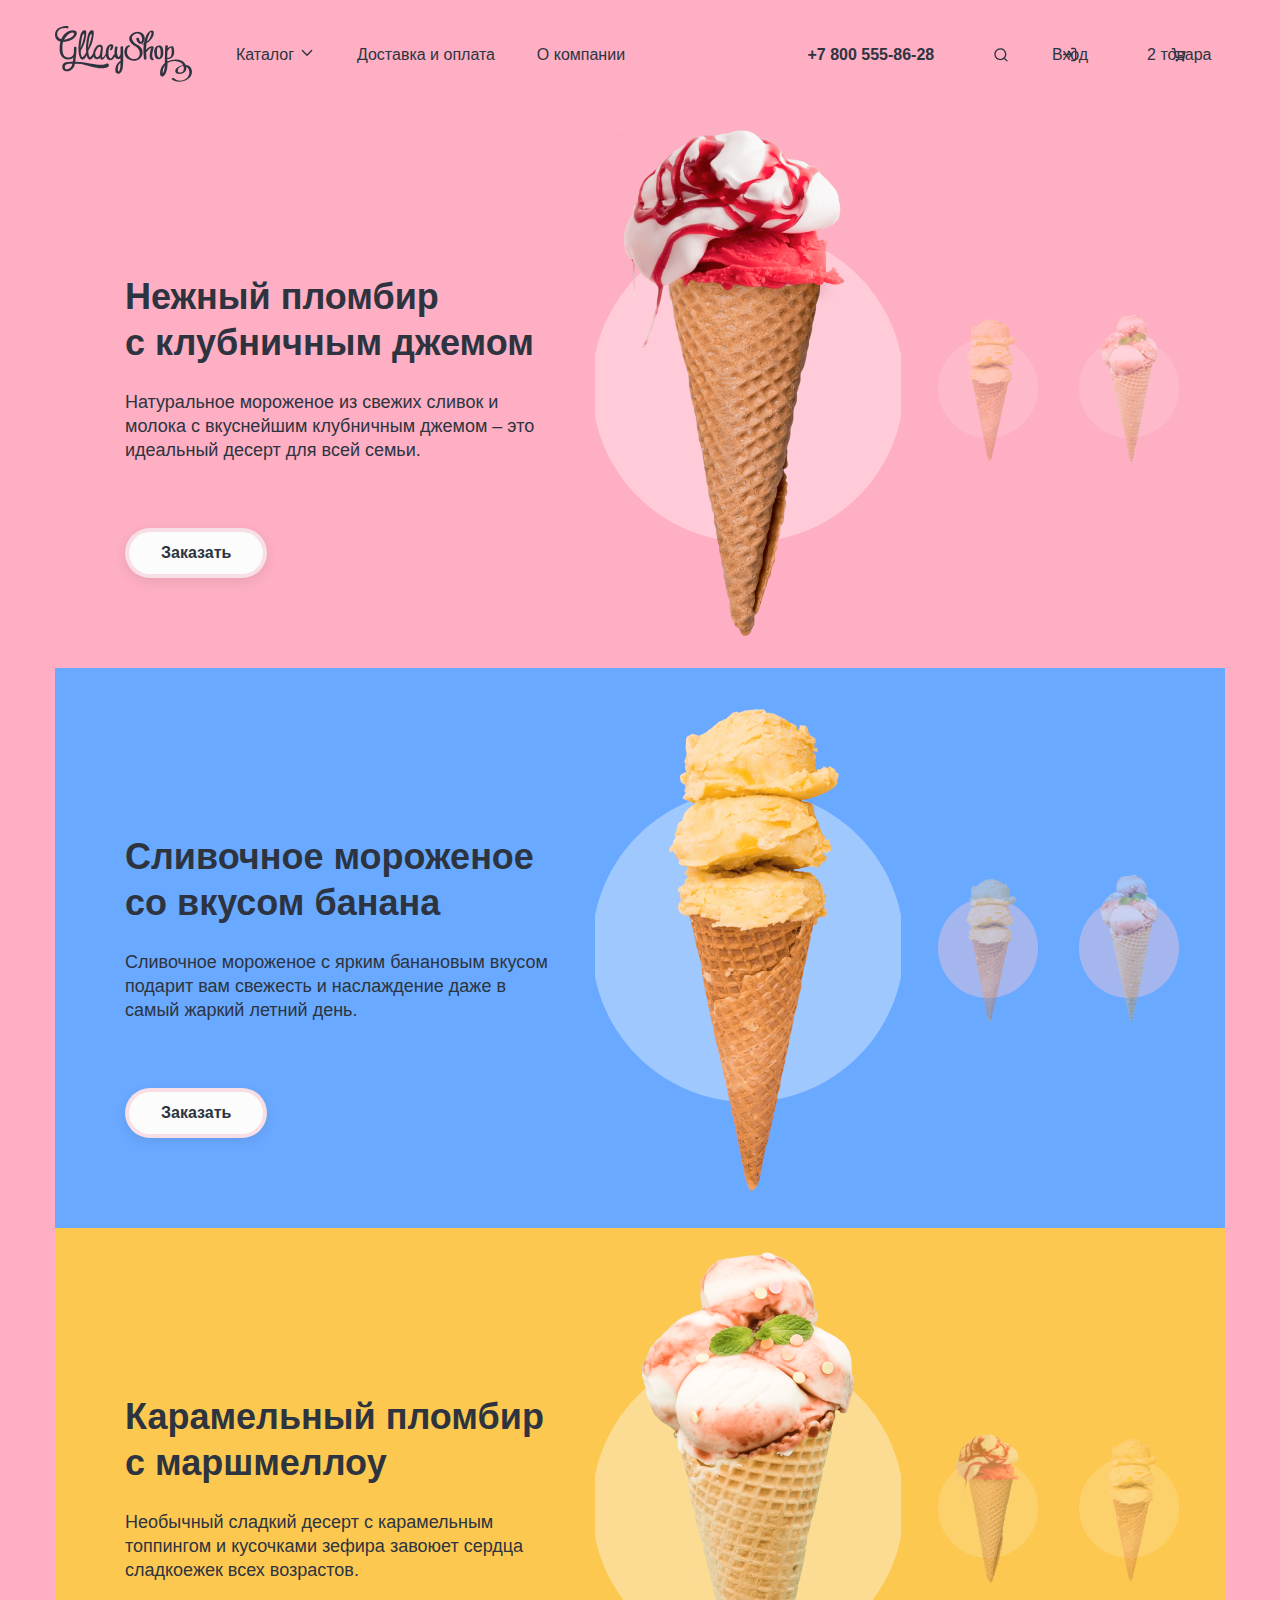
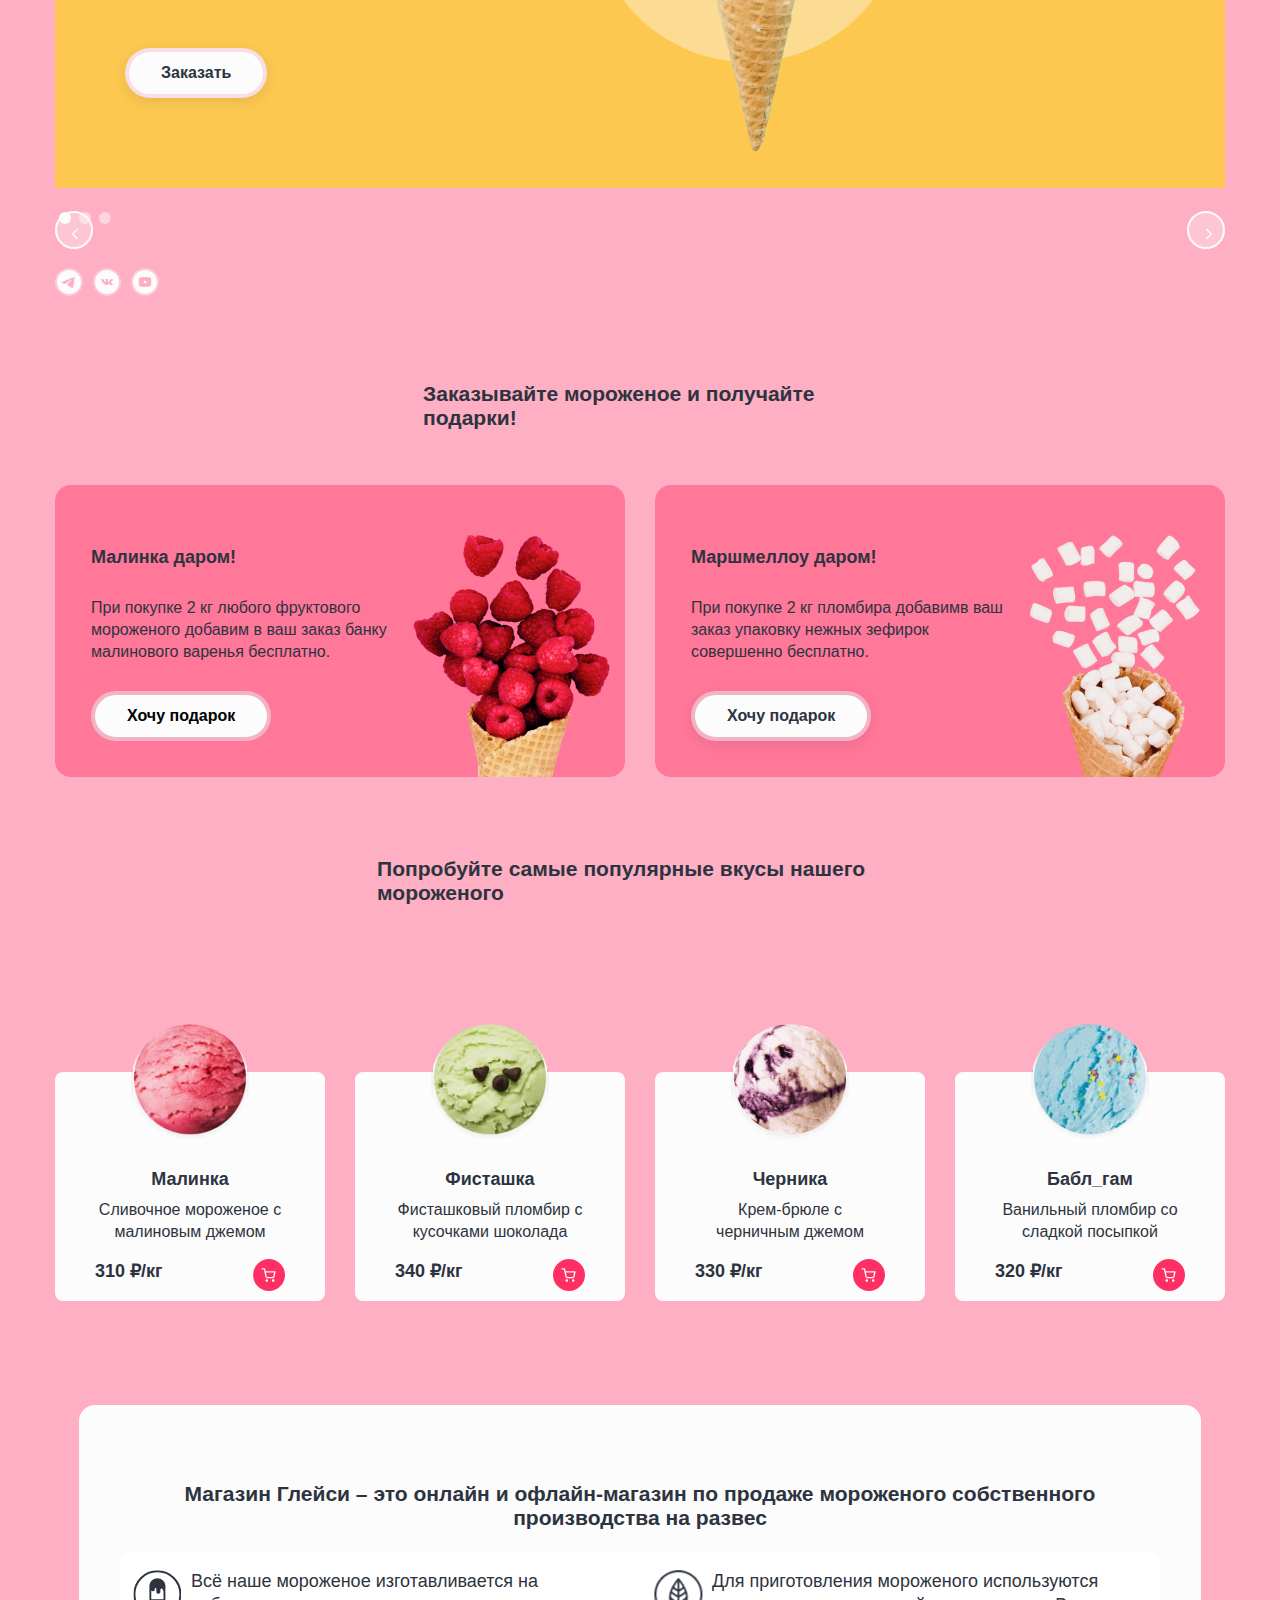
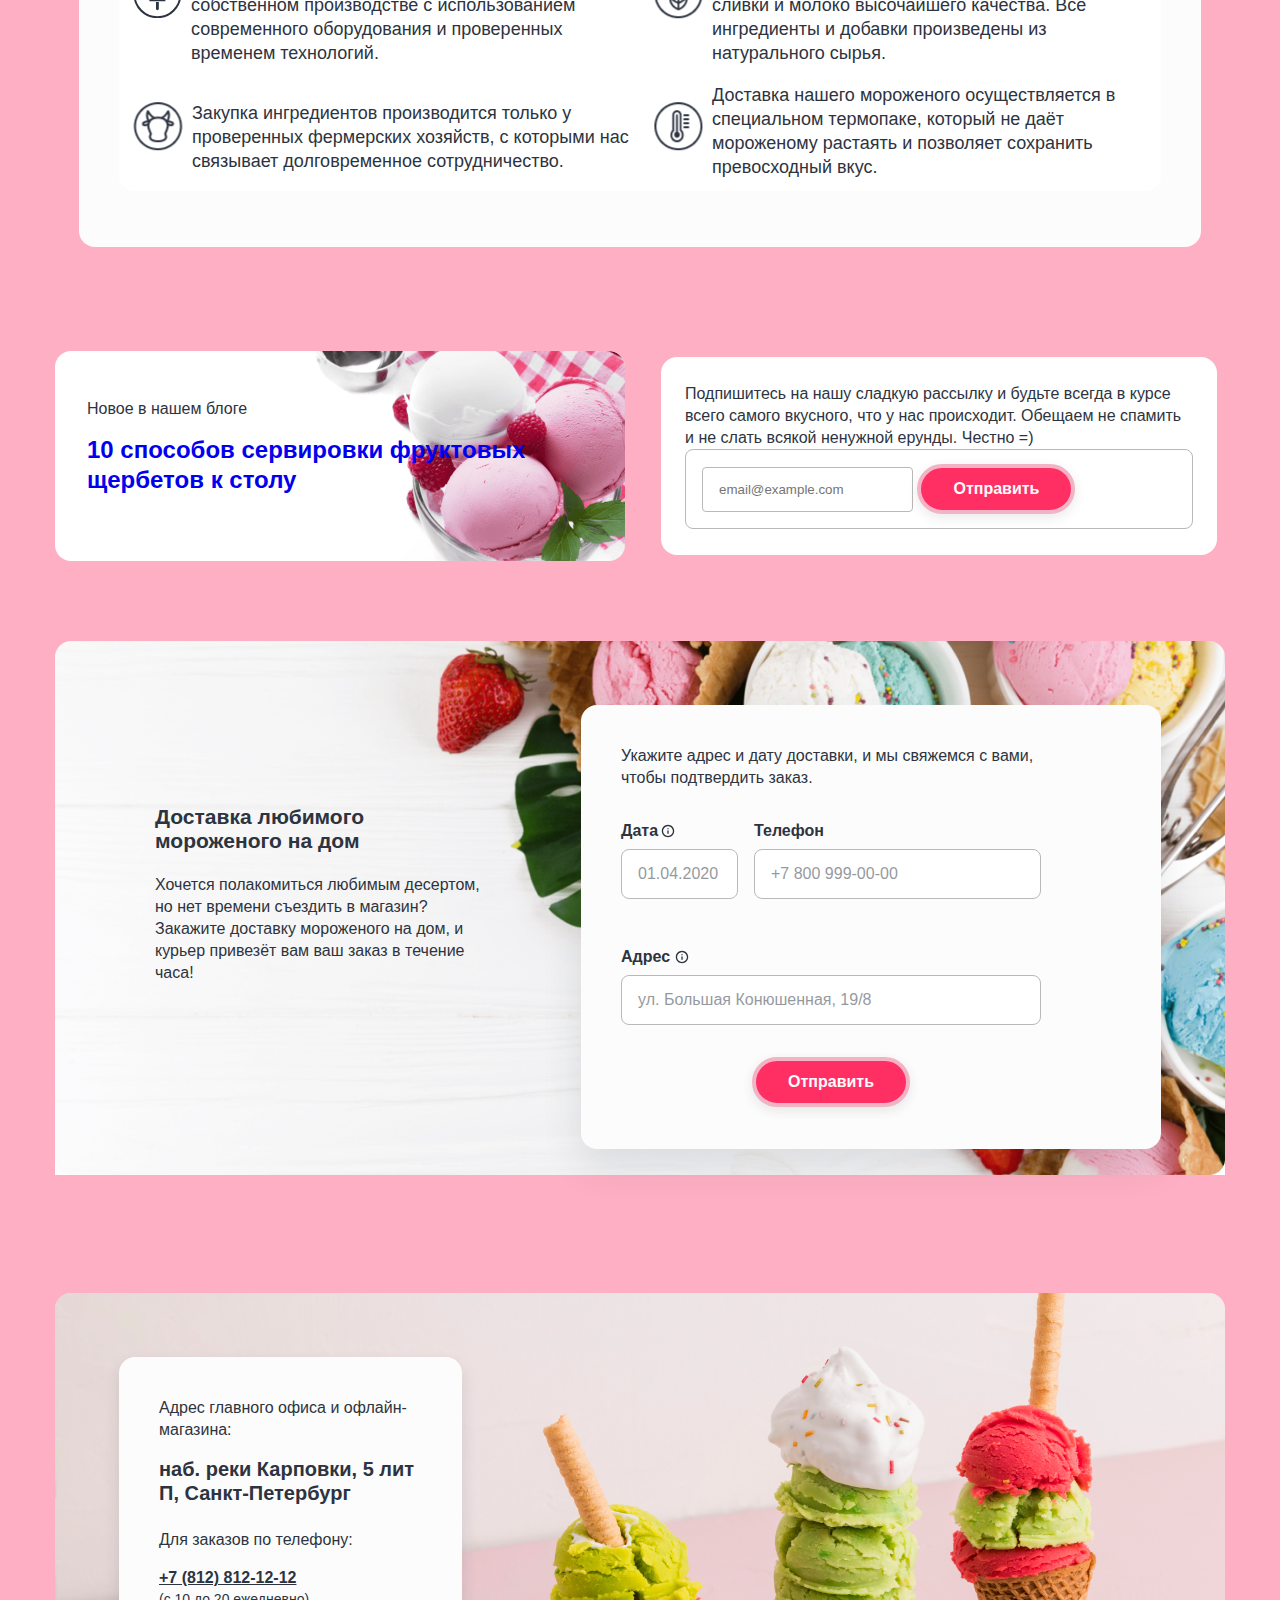
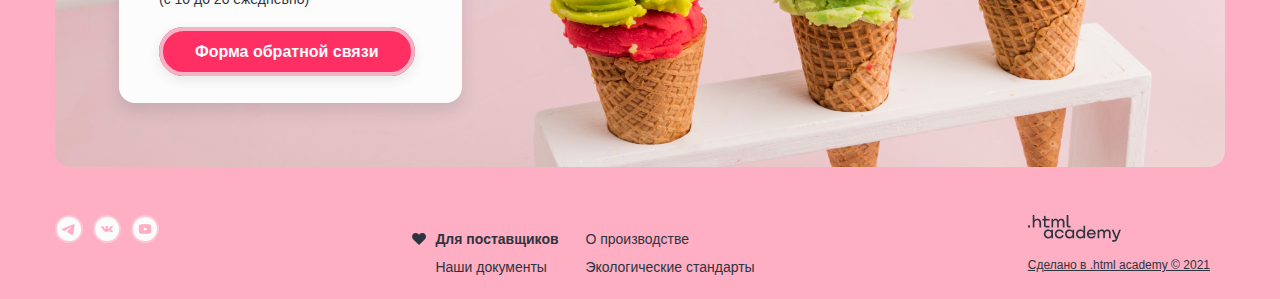
==== index.html @ 3b7b7f65 "777" ====
<!DOCTYPE html>
<html lang="en">

<head>
    <meta charset="UTF-8">
    <meta http-equiv="X-UA-Compatible" content="IE=edge">
    <meta name="viewport" content="width=device-width, initial-scale=1.0">
    <title>GLACY</title>
    <link rel="stylesheet" href="css/style.css">

</head>

<body>
    <div class="main__container">
    <header class="header">
        <div class="header__info">
            <img class="logo" src="images/header/logo-shop.svg" width="137" height="56" alt="логотип магазина">
            <nav class="navigation">
                <ul class="navigation-list info-list ">
                    <li class="list-item"><a class="menu-link" href="catalog.html">Каталог</a>
                      <svg class="arrow-down" width="16" height="17" viewBox="0 0 16 17" fill="currentColor" xmlns="http://www.w3.org/2000/svg">
                        <path fill-rule="evenodd" clip-rule="evenodd" d="M3.808 7.053a.667.667 0 1 0-.943.943l4.66 4.66a.664.664 0 0 0 .955 0l4.661-4.66a.667.667 0 0 0-.942-.943l-4.196 4.195-4.195-4.195Z"/>
                      </svg>


<!------------------popover catalog-------->
                    <div class="popover popover__catalog">
                        <div class="popover-catalog-inner">
                        <p class="popover-catalog-title">Новинки</p>
                        <ul class="popover-catalog-list">
                            <li class="popover-catalog-item">Сливочное</li>
                            <li class="popover-catalog-item">Щербеты</li>
                            <li class="popover-catalog-item">Фруктовый лед</li>
                            <li class="popover-catalog-item">Мелорин</li>
                        </ul>
                    </div>

                    </div>

                </li>






<!------------------------------------------------>
    <li class="list-item"><a class="menu-link" href="#">Доставка и оплата</a></li>
                    <li class="list-item"><a class="menu-link" href="#index.html">О компании</a></li>
                </ul>
            </nav>
        </div>

        <ul class="navigation-list search-list">
            <li class="list-item">
              <a  class="link-phone" href="tel:+78005558628">+7 800 555-86-28</a></li>

                <li class="list-item">
                  <a  class="menu-link" href="#">
                    <svg class="navigation-icon  search-logo" aria-hidden="true" focusable="false" width="16" height="17" viewBox="0 0 16 17" fill="none" xmlns="http://www.w3.org/2000/svg">
                        <path fill-rule="evenodd" clip-rule="evenodd" d="M2.663 8.188a4.667 4.667 0 1 1 8.028 3.237.67.67 0 0 0-.123.124 4.667 4.667 0 0 1-7.904-3.361Zm8.412 4.688a6 6 0 1 1 .943-.943l2.45 2.45a.667.667 0 1 1-.943.943l-2.45-2.45Z" fill="#2D3440"/>
                      </svg>
                        <p class="visually-hidden">Поиск</p></a></li>
<!------------------popover search-------->
                        <div class="popover popover__search">

                            <form class="search-form" action="https://echo.htmlacademy.ru/" method="get">

                                    <label class="visually-hidden" for="search">Поиск</label>
                                    <input class="search-form-field field" type="search" id="search" placeholder="Поиск сайту">

                                </form>
                            </div>

<!---------------------------------------------------->
                <li class="list-item">
                    <a class="menu-link"  href="#" >
                    <svg class="navigation-icon" aria-hidden="true" focusable="false" width="16" height="17" viewBox="0 0 16 17" fill="none" xmlns="http://www.w3.org/2000/svg">
                        <path fill-rule="evenodd" clip-rule="evenodd" d="M9 2.52461C9 2.15642 9.29848 1.85794 9.66667 1.85794H12.3333C12.8638 1.85794 13.3725 2.06865 13.7475 2.44373C14.1226 2.8188 14.3333 3.32751 14.3333 3.85794V13.1913C14.3333 13.7217 14.1226 14.2304 13.7475 14.6055C13.3725 14.9806 12.8638 15.1913 12.3333 15.1913H9.66667C9.29848 15.1913 9 14.8928 9 14.5246C9 14.1564 9.29848 13.8579 9.66667 13.8579H12.3333C12.5101 13.8579 12.6797 13.7877 12.8047 13.6627C12.9298 13.5377 13 13.3681 13 13.1913V3.85794C13 3.68113 12.9298 3.51156 12.8047 3.38654C12.6797 3.26151 12.5101 3.19127 12.3333 3.19127H9.66667C9.29848 3.19127 9 2.8928 9 2.52461ZM5.86189 4.71987C6.12224 4.45952 6.54435 4.45952 6.8047 4.71987L10.1338 8.04897C10.1509 8.06579 10.1671 8.08353 10.1824 8.1021C10.2142 8.1409 10.2411 8.18246 10.2628 8.22589C10.3079 8.31575 10.3333 8.41721 10.3333 8.52461C10.3333 8.63323 10.3074 8.73579 10.2613 8.8264C10.241 8.86635 10.2164 8.90469 10.1876 8.94072C10.1708 8.96172 10.1527 8.98169 10.1335 9.0005L6.8047 12.3293C6.54435 12.5897 6.12224 12.5897 5.86189 12.3293C5.60154 12.069 5.60154 11.6469 5.86189 11.3865L8.05715 9.19127H1.66667C1.29848 9.19127 1 8.8928 1 8.52461C1 8.15642 1.29848 7.85794 1.66667 7.85794H8.05715L5.86189 5.66268C5.60154 5.40233 5.60154 4.98022 5.86189 4.71987Z" fill="#2D3440"/>
                        </svg>Вход</a>
<!------------------popover catalog-------------------------------------------->
                    <div class="popover popover__login">
                        <div class="popover-login-inner">
                        <p class="popover-login-title">Личный  кабинет</p>
                        <button class="modal-close-button">
                            <span class="visually-hidden">Закрыть</span>
                          </button>

                          <form class="input-form" action="https://echo.htmlacademy.ru/" method="post">
                            <p class="field-group">
                              <label class="visually-hidden" for="login">Логин</label>
                              <input class="input-form-field field" type="text" id="login" name="login" placeholder="email@example.com">
                            </p>
                            <p class="field-group">
                              <label class="visually-hidden" for="password">Пароль</label>
                              <input class="input-form-field field" type="password" id="password" name="password" placeholder="••••••••">
                            </p>

                            <div class="login-auth-inner">
                            <p class="field-group form-user-options">
                                <label class="auth-form-checkbox control">
                                  <input class="visually-hidden control-input" type="checkbox" name="firm-storе">
                                  <span class="control-mark"></span>
                                  <span class="control-label">Запомнить меня</span>
                                </label>
                                <div class="login-author-links">
                                <a class="login-form-recovery" href="#">Забыли пароль?</a>
                                <a class="auth-form-register" href="#">Регистрация</a>
                                </div>
                              </p>
                            </div>
                              <button class="button-rose login-form-button" type="submit">Войти</button>

                          </form>






                         </div>
                    </div>










<!------------------popover catalog--------------------------->
                    </li>

                <li class="list-item">
                    <a class="menu-link link-cart" href="#" >
                    <svg class="navigation-icon" aria-hidden="true" focusable="false" width="16" height="17" viewBox="0 0 16 17" fill="currentColor" xmlns="http://www.w3.org/2000/svg">
                        <path fill-rule="evenodd" clip-rule="evenodd" d="M1.167 2.108a.667.667 0 0 0 0 1.333h1.77l.468 2.336a.664.664 0 0 0 .011.053l.967 4.833a1.826 1.826 0 0 0 1.819 1.47h5.62a1.826 1.826 0 0 0 1.819-1.47l.001-.005.927-4.861a.667.667 0 0 0-.655-.792H4.611l-.473-2.361a.667.667 0 0 0-.654-.536H1.167Zm4.524 8.294-.813-4.064h8.23l-.775 4.067a.493.493 0 0 1-.492.395H6.183a.492.492 0 0 1-.492-.397Zm-1.134 3.961a1.246 1.246 0 1 1 2.492 0 1.246 1.246 0 0 1-2.492 0Zm6.374 0a1.246 1.246 0 1 1 2.491 0 1.246 1.246 0 0 1-2.491 0Z"/>
                      </svg>
                        <p class="visually-hidden">Корзина</p>2 товара</a>
                        <div class="popover popover__cart">
                            <button class="popover__close-button button-light">
                                <span class="visually-hidden">Закрыть</span>
                            </button>
                            <div class="popover__content">
                            <h4 class="popover__title">Корзина</h4>
                            <ul class="cart-item-list">

                                <li class="cart-item">
                                    <img class="cart-img" src="images/cart/raspberry-small.png" alt="" width="46" height="46">
                                    <p class="cart-item-title">Малинка</p>
                                    <p class="cart-details">1 кг &times; 310₽ </p>
                                    <p class="cart-price">310 ₽</p>
                                    <button class="cart-close-button">
                                    <svg width="16" height="16" viewBox="0 0 16 16" fill="none" xmlns="http://www.w3.org/2000/svg">
                                        <path fill-rule="evenodd" clip-rule="evenodd" d="M12.803 4.138a.667.667 0 1 0-.943-.943L8 7.056l-3.862-3.86a.667.667 0 1 0-.943.942L7.056 8l-3.86 3.861a.667.667 0 1 0 .942.943L8 8.942l3.861 3.861a.667.667 0 1 0 .943-.943L8.942 8l3.861-3.862Z" fill="#2D3440"/>
                                      </svg>
                                    <span class="visually-hidden">Удалить из корзины</span>
                                </button>
                                </li>

                                <li class="cart-item">
                                    <img class="cart-img" src="images/cart/buble-gym-small.png" alt="" width="46" height="46">
                                    <p class="cart-item-title">Бабл-гам</p>
                                    <p class="cart-details">1,5 кг &times; 320 ₽ </p>
                                    <p class="cart-price">480 ₽</p>
                                    <button class="cart-close-button">
                                    <svg width="16" height="16" viewBox="0 0 16 16" fill="none" xmlns="http://www.w3.org/2000/svg">
                                        <path fill-rule="evenodd" clip-rule="evenodd" d="M12.803 4.138a.667.667 0 1 0-.943-.943L8 7.056l-3.862-3.86a.667.667 0 1 0-.943.942L7.056 8l-3.86 3.861a.667.667 0 1 0 .942.943L8 8.942l3.861 3.861a.667.667 0 1 0 .943-.943L8.942 8l3.861-3.862Z" fill="#2D3440"/>
                                      </svg>
                                    <span class="visually-hidden">Удалить из корзины</span>
                                </button>
                                </li>
                            </ul>
                            <div class="popover-sum">
                            <button class="button-rose cart-item-button">Оформить заказ</button>
                            <p class="cart-sum">Итого: 790 ₽</p>
                            </div>
                            </div>
                        </div>
                </li>
         </ul>



    </header>

    <h1 class="visually-hidden">Glacy-shop Ice Cream</h1>

    <main class="main">

        <section class="slider">
                <div class="top__slider-1">

                        <div class="top__slider-info">
                            <h2 class="top__slider-title">Нежный пломбир<br>с клубничным джемом</h2>
                            <p class="top__slider-text">Натуральное мороженое из свежих сливок
                                и молока с вкуснейшим клубничным джемом – это идеальный десерт для всей семьи. </p>
                            <button class="button-white top__slider-btn">Заказать</button>
                        </div>

<div class="top__slider-images">

    <img class="top__slider-img" src="images/content/ice-cream1.png" width="306" height="507"
    alt="Мороженое с клубничным джемом">

                    </div>

                     <div class="top__slider-next-page">
                        <img class="top__slider-next-image" src="images/slider/page1/slide-next-1.png" alt="">
                        <img class="top__slider-next-image" src="images/slider/page1/slide-next-2.png" alt="">

               </div>
                    </div>

                    <div class="top__slider-2">
                        <div class="top__slider-info">
                            <h2 class="top__slider-title">Сливочное мороженое <br>со вкусом банана</h2>
                            <p class="top__slider-text"> Сливочное мороженое с ярким банановым вкусом подарит вам свежесть и
                                наслаждение даже в самый жаркий летний день.</p>
                                <button class="button-white top__slider-btn">Заказать</button>
                        </div>

                        <div class="top__slider-images slide-2">
                        <img class="top__slider-img" src="images/content/ice-cream2.png" width="306" height="507"
                            alt="Мороженое со вкусом банана">
                        </div>

                        <div class="top__slider-next-page">
                            <img class="top__slider-next-image" src="images/slider/page1/slide-next-1.png" alt="следующая картика">
                            <img class="top__slider-next-image" src="images/slider/page1/slide-next-2.png" alt="следующая картинка">
                        </div>
</div>

                        <div class="top__slider-3">
                            <div class="top__slider-info">
                                <h2 class="top__slider-title">Карамельный пломбир<br>с маршмеллоу</h2>
                                <p class="top__slider-text">Необычный сладкий десерт с карамельным топпингом и кусочками
                                    зефира завоюет сердца сладкоежек всех возрастов.</p>
                                    <button class="button-white top__slider-btn">Заказать</button>
                                    </div>
                            <div class="top__slider-images slide-3">
                            <img class="top__slider-img" src="images/content/ice-cream3.png" width="306" height="507"
                                alt="Мороженое с маршмеллоу">
                            </div>
                            <div class="top__slider-next-page">
                                <img class="top__slider-next-image" src="images/slider/page3/slide-next3-1.png" alt="следующая картика">
                                <img class="top__slider-next-image" src="images/slider/page3/slide-next3-2.png" alt="следующая картинка">
                        </div>
</div>


                    <ol class="top__slider-pagination">
                        <li class="top__slider-pagination-item">
                            <button class="slider-pagination-button slider-pagination-button-current" type="button">
                            <span class="visually-hidden">1 слайд</span>
                          </button></li>
                        <li class="top__slider-pagination-item">
                            <button class="slider-pagination-button" type="button">
                            <span class="visually-hidden">2 слайд</span>
                          </button></li>
                        <li class="top__slider-pagination-item"><button class="slider-pagination-button" type="button">
                            <span class="visually-hidden">3 слайд</span>
                          </button></li>
                    </ol>


                    <div class="top__slider-control-button">
                    <a class="top__slider-pagination-arrow" href="#">
                        <svg class="top__slider-pagination-arrow-next" width="16" height="16" viewBox="0 0 16 16" fill="none" xmlns="http://www.w3.org/2000/svg">
<path fill-rule="evenodd" clip-rule="evenodd" d="M8.865 13.135a.665.665 0 0 0 .94-.94L5.604 7.994l4.201-4.202a.665.665 0 0 0-.94-.94L4.196 7.52l-.003.003a.664.664 0 0 0 0 .94l4.672 4.672Z" fill="#FCFCFC"/></svg>
                        </a>
                        <a class="top__slider-pagination-arrow" href="#">
                            <svg class="top__slider-pagination-arrow-back" width="16" height="16" viewBox="0 0 16 16" fill="none" xmlns="http://www.w3.org/2000/svg">
                                <path fill-rule="evenodd" clip-rule="evenodd" d="M7.135 2.865a.665.665 0 1 0-.94.94l4.201 4.201-4.201 4.202a.665.665 0 0 0 .94.94l4.669-4.669.003-.002a.664.664 0 0 0 0-.94L7.135 2.864Z" fill="#FCFCFC"/>
                            </svg>
                        </a>
                        </div>


                        <ul class="social-links for-slider">
                            <li class="social-link"><a href="https://t.me/htmlacademy">
                                <img src="images/logo-telegram.png" alt="телеграмм">
                            </a>
                        </li>
                            <li class="social-link"><a href="https://vk.com/htmlacademy">
                                <img src="images/logo-vk.png" alt="вконтакте">
                            </a>
                        </li>
                           <li class="social-link"> <a href="https://www.youtube.com/user/htmlacademyru">
                                <img src="images/logo-youtube.png" alt="ютьюб">
                            </a>
                        </li>
                     </ul>
</section>


    <section class="gifts">


            <h3 class="gifts-title">Заказывайте мороженое и получайте подарки!</h3>

        <ul class="gifts-list">
            <div class="gifts-inner raspberry">
                 <li class="gifts-list-item">
                <h4>Малинка даром!</h4>
            <p class="gifts-text">При покупке 2 кг любого фруктового мороженого добавим в ваш заказ банку малинового
                варенья бесплатно.</p>
            <button class="gifts-btn">Хочу подарок</button>
            </li>

            </div>

            <div class="gifts-inner marshmellow">
            <li class="gifts-list-item">
                <h4>Маршмеллоу даром!</h4>
            <p class="gifts-text">При покупке 2 кг пломбира добавимв ваш заказ упаковку нежных зефирок совершенно
                бесплатно.</p>
            <button class="button-white gifts-btn">Хочу подарок</button>
            </li>


    </div>
</ul>

</section>


    <section class="bestsellers">
        <h3 class="bestsellers__title">Попробуйте самые популярные вкусы нашего мороженого</h3>


            <ul class="bestsellers__list">
            <li class="bestsellers__list-item"><img class="bestsellers__img" src="images/content/bestseller1.jpg" width="168" height="168" alt="Вкус Малина">
                <h4>Малинка</h4>
                <p class="bestsellers__info">Сливочное мороженое с малиновым джемом</p>
                <div class="bestsellers__price-inner"><b class="price">310 ₽/кг</b>
                    <button class="busket"></button>
            </div>
                </li>


            <li class="bestsellers__list-item"><img class="bestsellers__img" src="images/content/bestseller2.jpg" width="168" height="168"alt="Вкус фисташка">
                <h4>Фисташка</h4>
                <p class="bestsellers__info">Фисташковый пломбир с кусочками шоколада</p>
                 <div class="bestsellers__price-inner"><b class="price">340 ₽/кг</b>
                <button class="busket"></button>
            </div>
            </li>
            <li class="bestsellers__list-item"><img class="bestsellers__img" src="images/content/bestseller3.jpg" width="168" height="168" alt="Вкус черника">
                <h4>Черника</h4>
                <p class="bestsellers__info">Крем-брюле с черничным джемом</p>
                 <div class="bestsellers__price-inner"><b class="price">330 ₽/кг</b>
                <button class="busket"></button>
            </div>
            </li>
            <li class="bestsellers__list-item"><img class="bestsellers__img" src="images/content/bestseller4.jpg" width="168" height="168" alt="Вкус Жвачки">
                <h4>Бабл_гам</h4>
                <p class="bestsellers__info">Ванильный пломбир со сладкой посыпкой</p>
                 <div class="bestsellers__price-inner"><b class="price">320 ₽/кг</b>
                <button class="busket"></button>
            </div>
            </li>
        </ul>

    </section>

    <section class="info">
        <div class="info__wafer">
            <div class="info__inner">
        <h3 class="info__title">Магазин Глейси – это онлайн и офлайн-магазин по продаже мороженого собственного производства на развес</h3>
        <ul class="info__list">
            <li class="info__text"><img src="images/info-logo/info-ice-cream.svg" class="info-logo" alt="собственное производство">
                <p>Всё наше мороженое изготавливается на собственном производстве с использованием современного оборудования и проверенных временем технологий.</p>
            </li>
            <li class="info__text"><img class="info-logo" src="images/info-logo/info-leaf.png" alt="ингридиенты высочайшего качества" >
                <p>Для приготовления мороженого используются сливки и молоко высочайшего качества. Все ингредиенты и добавки произведены из натурального сырья.</p>
            </li>
            <li class="info__text"><img class="info-logo" src="images/info-logo/info-cow.png" alt="проверенные фермерские хозяйства">
                <p>Закупка ингредиентов производится только у проверенных фермерских хозяйств, с которыми нас связывает долговременное сотрудничество.</p>
            </li>
            <li class="info__text"><img class="info-logo" src="images/info-logo/info-thermometer.png" alt="достака в специальной термоупаковке">
                </p>Доставка нашего мороженого осуществляется в специальном термопаке, который не даёт мороженому растаять и позволяет сохранить превосходный вкус.</p>
            </li>
        </ul>
        </div>
</div>
    </section>

    <section class="subscription">

<div class="subscription__inner">
            <div class="subscription__serving">
            <p>Новое в нашем блоге</p>
            <a class="subscription__serving-link" href="#">10 способов сервировки фруктовых щербетов
                к столу</a>
            </div>
<div class="subscription__color-border">
            <div class="subscription__to-mailing">
              <p>Подпишитесь на нашу сладкую рассылку и будьте всегда
                в курсе всего самого вкусного, что у нас происходит. Обещаем не спамить и не слать всякой ненужной ерунды. Честно =)</p>
                <form class="field" action="http://echo.htmlacademy.ru/"  method="post">
                    <input class="subscription__to-mailing-form" type="email" placeholder="email@example.com">
                    <button class="button-rose subscription__btn" type="submit">Отправить</button>
                </form>

            </div>
            </div>
</div>

    </section>


    <section class="delivery">


        <div class="delivery__inner">
        <h3 class="delivery-title">Доставка любимого мороженого на дом</h3>
        <p>Хочется полакомиться любимым десертом, но нет времени съездить в магазин? Закажите доставку мороженого на дом, и курьер привезёт вам ваш заказ в течение часа!</p>
</div>

          <form  class="delivery-form" action="http://echo.htmlacademy.ru/" method="post">
            <p class="info-form">Укажите адрес и дату доставки, и мы свяжемся с вами, чтобы подтвердить заказ.</p>

             <p class="form delivery__date"><label for="date">Дата</label>
                <img class="tooltype tooltype-date" src="images/info.svg" width="14" height="14" alt="тултип">
              <input class="field"  id="date" type="text" name="date" placeholder="01.04.2020">
              </p>

              <p class="form delivery__phone"><label for="phone">Телефон</label>
                 <input class="field" id="phone" type="text" name="phone" placeholder="+7 800 999-00-00">
              </p>
                 <p class="form delivery__adress"><label for="adress">Адрес</label>
                    <img  class="tooltype tooltype-adress" src="images/info.svg" width="14" height="14" alt="тултип">
                    <span class="tooltype-text">Введите название улицы, дома и квартиры</span>
                     <input  class="field" id="adress" type="text" name="adress" placeholder="ул. Большая Конюшенная, 19/8">
                     </p>

                     <button class="button-rose delivery-btn" type="submit">Отправить</button>
          </form>


    </section>


    <section class="contacts">

            <div class="contacts__adress">
                <p>Адрес главного офиса и офлайн-магазина:</p>
                <h5 class="contacts__title">наб. реки Карповки, 5 лит П, Санкт-Петербург</h5>
                <p>Для заказов по телефону:</p>
                <a  class="contacts__phone" href="tel:+78128121212"><b>+7 (812) 812-12-12</b></a>
                <p class="contacts__subtitle">(с 10 до 20 ежедневно)</p>
                <form action="http://echo.htmlacademy.ru/" class="feedback-form" method="post">
                <a class="button-rose feedback-btn" href="#">Форма обратной связи</a>
            </div>

    </section>

</main>



    <footer class="footer">


                <ul class="social-links">
                            <li class="social-link"><a href="https://t.me/htmlacademy">
                                <img src="images/logo-telegram.png" alt="телеграмм">
                            </a>
                        </li>
                            <li class="social-link"><a href="https://vk.com/htmlacademy">
                                <img src="images/logo-vk.png" alt="вконтакте">
                            </a>
                        </li>
                           <li class="social-link"> <a href="https://www.youtube.com/user/htmlacademyru">
                                <img src="images/logo-youtube.png" alt="ютьюб">
                            </a>
                        </li>
                    </ul>



                        <ul class="footer__info">
                            <li class="footer-link"><a class="for-opt" href="#"><b>Для поставщиков</a></b></a></li>
                            <li class="footer-link"><a  href="#">О производстве</a></li>
                            <li class="footer-link"><a  href="#"> Наши документы</a></li>
                            <li class="footer-link"><a  href="#">Экологические стандарты</a></li>
                        </ul>


                    <div class="footer__copyright">
                        <img class="academy-logo" src="images/logo_htmlacademy.png" alt="логотип компании">
                        <a class="academy-link" href="https://htmlacademy.ru">Сделано в .html academy © 2021</a>
                    </div>


    </footer>


        <div class="modal-container modal-container-close">
            <div class="modal modal-auth">
                <button class="modal-close-button">
                    <span class="visually-hidden">Закрыть</span>
                </button>
                <section class="modal-content">
                    <h3 class="modal-title">Мы обязательно ответим вам!</h3>
                    <form class="auth-form" action="https://echo.htmlacademy.ru/" method="post">

                        <p class="field-group">
                            <label class="visually-hidden" for="auth-login">ФИО</label>
                            <input class="auth-form-field field" type="text" id="auth-login" placeholder="Имя и  фамилия">
                        </p>

                        <p class="field-group">
                            <label class="visually-hidden" for="auth-post">Почта</label>
                            <input class="auth-form-field field" type="text" id="auth-post" placeholder="email@example.com">
                        </p>

                        <p class="field-group">
                            <label class="visually-hidden" for="auth-comment">Оставить комментарий</label>
                            <input class="auth-form-field field auth-form-comment" type="text" id="auth-comment" placeholder="В свободной форме">
                        </p>
                        <button class="button-rose modal-form-btn">Отправить</button>
                    </form>



                </section>
            </div>
        </div>









    </div>
</body>

</html>
---- css/style.css ----
@font-face{
    font-family: "Inter";
    font-style: normal;
    font-weight: 700;
src: url("fonts/inter-700.woff2") format("woff2");
font-display: swap;
}
@font-face{
    font-family: "Inter";
    font-style: normal;
    font-weight: 400;
src: url("fonts/inter-400.woff2") format("woff2");
font-display: swap;
}
@font-face{
    font-family: "Inter";
    font-weight: 900;
    font-style: normal;
src: url("fonts/inter-900.woff2") format("woff2");
font-display: swap;
}
html{
  height: 100%;
}

body{
    margin: 0;
    display: flex;
    flex-direction: column;
    min-height: 100%;
    font-family: "Inter", sans-serif;
    font-size: 18px;
    line-height: 24px;
    color: #2D3440;
    background-color: #FEAFC3;
}
.main__container{
    width: 1170px;
    margin: 0 auto;
    padding: 0;
    }

.visually-hidden{
    position: absolute;
    width: 1px;
    height: 1px;
    margin: -1px;
    padding: 0;
    border: 0;
    clip: rect(0 0 0 0);
    overflow:hidden;
}



/*-----------------------header---------------------------*/


.header{
    display: flex;
    justify-content: space-between;
    padding: 24px 0;

}
.header__info{
    margin: 0;
    padding: 0;
    width: 575px;
    display: flex;
    justify-content: space-between;
    align-items: center;
    flex-wrap: wrap;
}

.navigation-list{
width: 431px;
    display: flex;
    justify-content: space-around;
    list-style-type: none;
    padding: 0;
    cursor: pointer;
}
.search-list:not(:first-of-type){
box-sizing: border-box;
  padding: 8px 16px;
  text-align: center;
  background-color: rgba(252, 252, 252, 0.3);
  border-radius: 30px;
  margin-left: 32px;
}


.list-item:hover{
    background-color: rgba(252, 252, 252, 0.5);
}
.list-item:focus{
    background-color: rgba(252, 252, 252, 0.5);
    border-radius: 30px ;
    border-color: solid 2px rgba(45, 52, 64, 1)
}
.list-item .menu-link{
    position: relative;
    margin-left: 32px;
}

.navigation-icon{
    position: absolute;
    top: 0;
    right: 0;
    bottom: 0;
    left: 0;
    margin: auto;
}
.link-phone{
    font-weight: 700;
    font-size: 16px;
    line-height: 20px;
    text-decoration: none;
    color: inherit;
}


    /*-------------------------------------слайдер----------------------------*/
    .top__slider-1
    {
        display: flex;
    }
    .top__slider-info{
        box-sizing: border-box;
        width: 540px;
        padding: 136px 41px 0 70px;
    }

    .top__slider-images{
    box-sizing: border-box;
        width: 306px;
        margin: 21px 0 26px 0;
        background-image: url(../images/slider/page1/raund.png);
        background-repeat: no-repeat;
        background-position: 50% 50%;
    }
    .top__slider-next-page{

        width: 278px;
        display: flex;
        justify-content: flex-end;
        align-items: center;
    }
    .top__slider-next-image{
        margin-left: 41px;
    }




    .top__slider-control-button{

        top: 50%;
        display: flex;
        justify-content: space-between;
        width: 100%;
        transform: translateY(-50%);
    }


.top__slider-title{
    font-weight: 900;
    font-size: 36px;
    line-height: 46px;
    margin-bottom: 24px;
}
.top__slider-btn{
   margin-top: 48px;
}

.top__slider-pagination{

    bottom: 0;
}
.top__slider-pagination-item{
    margin: 0 4px;
}
    .top__slider-pagination-arrow{
    box-sizing: border-box;
    width: 38px;
    height: 38px;
    background-color: rgba(252, 252, 252, 0.3);
    border: 2px solid rgba(252, 252, 252, 1);
    border-radius: 50%;
padding: 11px;
    }

    .top__slider-pagination-arrow:hover{
        box-sizing: border-box;
        background-color: rgba(252, 252, 252, 0.5);
        border: none;
        border-radius: 50%;
        padding: 11px;
        }
        .top__slider-pagination-arrow:focus{
            box-sizing: border-box;
            background-color: rgba(252, 252, 252, 0.5);
            border: 2px solid rgba(45, 52, 64, 1) ;
            border-radius: 50%;
            padding: 11px;
            }

            .button-white{
                padding: 12px 32px;
                text-align: center;
                background-color: #FCFCFC;
                color:#2D3440;
                border: 4px solid rgba(242, 180, 197, 0.4);
                border-radius: 26px;
                padding: 12px 32px;
                font-weight: 700;
                font-size: 16px;
                box-shadow: 0 4px 12px 0 rgba(45, 52, 64, 0.1);
                cursor: pointer;
            }

            .button-white:hover{
                background-color: rgba(252, 252, 252, 0.4);
                border: 4px solid rgba(255, 47, 100, 1);
                color: #2D3440;
            }
            .button-white:focus{
                background-color: rgba(252, 252, 252, 0.4);
                border: 4px solid rgba(255, 47, 100, 1);
                color: #2D3440;
            }
            .button-white:active{
                background-color: rgba(255, 47, 100, 1);
                border: 2px solid rgba(45, 52, 64, 0.1);
            }
            .top__slider-pagination{
                display: flex;
                justify-content: start;
                margin-bottom: 0;
                padding: 0;
                list-style-type: none;
            }
            .slider-pagination-button {
                width: 12px;
                height: 12px;
                margin: 0;
                padding: 0;
                background-color: rgba(252, 252, 252, 0.5);
                border: none;
                border-radius: 50%;
                cursor: pointer;
            }
            .slider-pagination-button:hover {
                background-color: rgba(252, 252, 252, 0.5);
                border: 1px solid  rgba(252, 252, 252, 1);
            }
            .slider-pagination-button:focus {
                background-color: rgba(252, 252, 252, 0.5);
                border: 1px solid rgba(45, 52, 64, 1);
            }
            .slider-pagination-button-current{
                background-color: rgba(252, 252, 252, 1);
            }
/*------slide-2-----------*/

.top__slider-2{
    display: flex;
    background-color:rgba(105, 169, 255, 1) ;
}
.top__slider-images.slide-2{
    background-image: url(../images/slider/page2/round2.png);
}

.top__slider-3{
    display: flex;
    background-color: rgba(252, 200, 80, 1);
}
.top__slider-images.slide-3{
    background-image: url(../images/slider/page3/round3.png);

}

.menu-link{
    font-family: Inter, sans-serif;
    line-height: 20px;
    font-size: 16px;
    font-weight: 400;
    text-align: center;
    text-decoration: none;
    color: inherit;
    cursor: pointer;

}
.phone{
    margin: 42px auto;
    color:inherit;
    text-decoration: none;
}
.social-links{
   bottom: 0px;
    display: flex;
    justify-content:space-between;
    width: 104px;
    list-style: none;
    cursor: pointer;
}
.social-link:hover{
    background-color: #2D3440;
    z-index: 2;
width: 28px;
height: 28px;
    clip-path: circle(50%);

}
.social-link:active{
  background-color: #FEAFC3;
}


/*----------------малинка даром----------------------------------*/


.gifts-title{
    margin: 0 auto;
    width: 434px;
    padding-top: 80px;
    padding-bottom: 55px;


}
.gifts-list{
    display: flex;
        justify-content: space-between;
        padding: 0;
        margin: 0;
}
.gifts-list-item{
list-style: none;
padding: 36px 219px 36px 36px;

}
.gifts-inner{
    width: 570px;
    border-radius: 16px;
background-color: #FF7799;

}
.gifts-inner.raspberry{
    background-image: url(../images/raspberry.png);
    background-position: right  bottom;
    background-repeat: no-repeat;
}
.gifts-inner.marshmellow{
    background-image: url(../images/marshmellow.png);
    background-position: right  bottom;
    background-repeat: no-repeat;
}
.gifts-text{
    font-weight: 400;
    font-size: 16px;
    line-height: 22px;
    margin: 28px auto;
}
.gifts-btn{
  text-align: center;
    background-color: #FCFCFC;
    border: 4px solid rgba(242, 180, 197, 1);
    border-radius: 26px;
    padding: 12px 32px;
    font-weight: 700;
    font-size: 16px;
    cursor: pointer;
}
.gifts-btn:hover{
    background-color: rgba(242, 180, 197, 1);
    border: 4px solid #FCFCFC;
}
.gifts-btn:focus{
    border: 2px solid #2D3440;
}
.gifts-btn:active{
    background-color: rgba(242, 180, 197, 1);;
    border: 2px solid #2D3440;
}



/*----------bestsellers------------------------------------------*/


.bestsellers__title{

    width: 526px;
    margin: 0 auto;
    padding-top: 80px;
    padding-bottom: 55px;
}

.bestsellers__list{
    display: flex;
    justify-content: space-between;
    list-style: none;
    text-align: center;
    margin: 112px 0 0 0;
    padding: 0;

}
.bestsellers__list-item{

background-color: #FCFCFC;
border-radius: 8px;
width: 270px;
box-sizing: border-box;
padding: 0 40px 24px;



}
.bestsellers__img{
    width:60%;
    height:60%;
    clip-path: circle(50%);
    object-fit: cover;
    margin-top: -50px;
    box-shadow: 0 4px 12px 0 rgba(45, 52, 64, 0.1);
}
.bestsellers__list-item h4{
    margin: 16px auto 8px;

}
.bestsellers__info{
    font-weight: 400;
    font-size: 16px;
    line-height: 22px;
    text-align: center;
   margin:0 auto 16px;
}

.bestsellers__price .price{
    font-weight: 700;
    font-size: 20px;
    line-height: 24px;
    padding-top: 4px;
}

.bestsellers__price-inner{
display: flex;
justify-content: space-between;

}
.busket{
    width: 32px;
    height: 32px;
    border-radius: 50%;
    background-image:url(../images/busket-logo.svg);
    background-repeat: no-repeat;
    background-position: center;
background-color: #FF2F64;
border: 2px solid #FF2F64;
  cursor: pointer;
}
.busket:hover{
    background-color: #FCFCFC;
    background-image: url(../images/busket-logo-black.svg);
    background-repeat: no-repeat;
    background-position: center;
    border: 2px solid #FF2F64;
      cursor: pointer;
      color: #2D3440;
}
.busket:focus{
    background-color: #FEAFC3;
    background-image: url(../images/busket-logo-black.svg);
    background-repeat: no-repeat;
    background-position: center;
    border: 2px solid #FF2F64;
      cursor: pointer;
      color: #2D3440;
}
.busket:active{
    background-image:url(../images/busket-logo.svg);
    background-repeat: no-repeat;
    background-position: center;
    background-color: #FEAFC3;
    border: 2px solid #2D3440;
}

/*-----------------вафельная рамка------------------*/

.info__wafer{
    box-sizing: border-box;
    background-image: url(../images/background/wafer.jpg);
    margin-top: 80px;
    padding: 24px;
    border-radius: 16px;
}
.info__inner{
    width: 1122px;
    box-sizing: border-box;
    background-color: #FCFCFC;
    border-radius: 16px;
    padding: 56px 40px;
}

.info__list{
    display: flex;
    justify-content: space-around;
    flex-wrap: wrap;
    margin: 0;
    padding: 0;
    list-style-type: none;
    background-color:#fff ;
    border-radius: 16px;
    border-radius: 16px;
    border-image: url(../images/background/slice-wafer.png) 24 round round;

}
.info__title{
    text-align: center;

}
.info__text {
    width: 505px;
    display: flex;
    justify-content: space-between;
    align-items: flex-start;

}
.info-logo{
    padding-right:16px;
    transform: translateX(10%) translateY(40%);

}
/*-------------10 способов  подписки--------------------------*/

.subscription__inner{
    display: flex;
    justify-content: space-between;
    margin-top: 80px;

}
.subscription__serving p{
  font-weight: 400;
  font-size: 16px;
  line-height: 20px;
}
.subscription__serving{
width: 570px;
box-sizing: border-box;
background-image: url("../images/background/bgr-subsription-serving.jpg");
background-repeat: no-repeat;
border-radius: 16px;
padding: 32px;
}

.subscription__serving-link{
display: block;
font-weight: 700;
font-size: 24px;
line-height: 30px;
text-decoration: none;
}
.subscription__color-border{
    box-sizing: border-box;
    width: 570px;
    background-image: url(../images/background/mailing.jpg);
    border-radius: 16px;
    padding: 6px;

}
.subscription__to-mailing{
    box-sizing: border-box;
 width: 556px;
padding: 26px 24px;
border-radius: 16px;
background-color:#fff ;
}
.subscription__to-mailing p{
    font-weight: 400;
    font-size: 16px;
    line-height: 22px;
    margin: 0;
    padding: 0;
}
.subscription__to-mailing.field{
    width: 332px;


}
.subscription__to-mailing-form{
padding: 14px 16px;
flex-grow: 1;
border-radius: 4px;
border: 1px solid #B9B9B9;
flex-grow: 1;
}
.subscription__to-mailing-form.placeholder{
color: #B9B9B9;
opacity: 0.5;
}
.subscription__to-mailing-form:hover{
    border: 1px solid #2D3440;
}
.subscription__to-mailing-form:focus{
    border: 2px solid #2D3440;
}
.button-rose{
    padding: 12px 32px;
    text-align: center;
    background-color: #FF2F64;
    color:#FCFCFC;
    border: 4px solid rgba(242, 180, 197, 1);
    border-radius: 26px;
    padding: 12px 32px;
    font-weight: 700;
    font-size: 16px;
    box-shadow: 0 4px 12px 0 rgba(45, 52, 64, 0.1);
    cursor: pointer;
}

.button-rose:hover{
    background-color: rgba(252, 252, 252, 0.3);
    border: 4px solid rgba(255, 47, 100, 1);
    color: #2D3440;
}
.button-rose:focus{
    background-color: rgba(254, 175, 195, 1);
    border: 2px solid rgba(45, 52, 64, 1);

}
.button-rose:active{
    background-color: rgba(255, 47, 100, 1);
    border: 2px solid rgba(45, 52, 64, 0.1);
}
.button-rose.subscription__btn{

    margin-right: 0;

}
/*-----------------доставка--------------------*/

.delivery{
    box-sizing: border-box;
      display: flex;
      justify-content: space-between;
    background-image: url("../images/background/bgr-delivery.jpg");
    background-repeat: no-repeat;
    border-radius: 16px;
    margin-top: 80px;
    padding: 64px;

}
.delivery__inner{
    width: 371px;
    box-sizing: border-box;
}

.delivery-title{
    margin-top: 100px;
    margin-left: 36px;
}
.delivery__inner p{
    margin-left: 36px;
}
.delivery p{
    font-weight: 400;
    font-size: 16px;
    line-height: 22px;
}

.delivery-form{
display: grid;
grid-template-columns: 117px 287px;
gap: 16px;
   width: 500px;
   background-color: #FCFCFC;
   border-radius: 16px;
   padding: 40px 40px 42px;
   box-shadow: 0 15px 40px 0 rgba(45, 52, 64, 0.12);
}

.field{
 margin: 0;
 padding: 14px 16px;
font: inherit;
font-weight: 400;
font-size: 16px;
line-height: 20px;
border-radius: 8px;
border: 1px solid rgba(185, 185, 185, 1);
}

/*hover*/
.field:hover{
    color: #2D3440;

}
/*focus*/
.field:focus{
    outline: 2px solid  #2D3440;
    color: #2D3440;
}
/*disabled*/
.field:disabled,
.field:disabled:hover{
    outline: 1px solid  #FF2F64;
    color: #2D3440;
}
/*invalid*/
.field:invalid{
    background-color: #B9B9B9;
}
/*placeholder*/
.field::placeholder{
    opacity: 0.5;
    color: #2D3440;

}
.tooltype{
    position: absolute;
    margin-top: 3px;
}
.tooltype-date{
    margin-left: 40px;

}
 .tooltype-adress{
    margin-left: 54px;
 }

.tooltype-text{
    position: absolute;
    width: 169px;
    font-size: 12px;
    line-height: 16px;
    padding: 10px 8px 15px;
    border: 1px solid  #B9B9B9;
    background-color: #fff;
    margin-left: 72px;
    z-index: 1;
    visibility: hidden;

}
.tooltype-adress:hover .tooltype-text{
    display: block;
}



.form{
    display: flex;
    flex-direction: column;
}

.form label{
    position: relative;
    font-weight: 700;
    font-size: 16px;
    line-height: 20px;
    margin-bottom: 8px;
}
.info-form{
   grid-column: 1/-1;
   justify-self: start;
    font-weight: 400;
    font-size: 16px;
    line-height: 22px;
    margin: 0;
    padding: 0;
}
.delivery__adress{
   grid-column: 1/-1;
}

.delivery-btn{
grid-column: 1/-1;
justify-self: center;
font-weight: 700;
font-size: 16px;
cursor: pointer;
}

/*--------------------контакты-----------------------*/


.contacts{

 margin-top: 80px;
padding: 64px;
background-image: url("../images/background/bgr-contacts.jpg");
background-repeat: no-repeat;
border-radius: 16px;

}
.contacts__adress{
    box-sizing: border-box;
width: 343px;
background-color: #FCFCFC;
border-radius: 16px;
padding: 40px;
font-weight: 400;
font-size: 16px;
line-height: 22px;
box-shadow: 0  8px 16px 0 rgba(45, 52, 64, 0.12);
}
.contacts__adress p{
margin-top: 0;
}
.contacts__title{
  font-weight: 700;
  font-size: 20px;
  line-height: 24px;
  margin-top: 12px;
  margin-bottom: 24px;
}
.contacts__phone{
    color:inherit;
    margin-top: 12px;

}
.contacts__subtitle{
    font-weight: 400;
    font-size: 14px;
    line-height: 20px;
    margin-top: 0;
    margin-bottom: 32px;
}
.feedback-btn{

text-decoration: none;
cursor: pointer;

}



/*---------------------------------footer------------------*/
.footer{
    display: flex;
    justify-content: space-between;
    width: 1170px;
    padding-top: 48px;
}
.social-links{
    display: flex;
    justify-content:space-between;
    width: 104px;
    padding: 0;
    margin: 0;
    list-style: none;
}

.footer__info{
    width: 356px;
    display: grid;
    grid-template-columns: 126px 182px;
    gap: 8px 24px;
    list-style-type: none;
    font-weight: 400;
  font-size: 14px;
  line-height: 20px;
  padding-bottom: 8px;
}

.footer-link a{
 color: inherit;
text-decoration: none;
cursor: pointer;
}
.footer__info::before{
    background-image: url(../images/heart-fill.svg);
    position: absolute;
    width: 16px;
    height: 16px;
    content: "";
    margin-left: -24px;
    margin-top: 2px;
    }
.footer__copyright{
    display: flex;
    flex-direction: column;
}
.academy-logo{
    width: 93px;

}
.academy-link{
    font-weight: 400;
    font-size: 12px;
    line-height: 16px;

    color: inherit;
    padding: 15px 15px 0 0 ;
}

/*-------------!!!Catalog---------------------------------------------------------------------------------*/



.breadcrumbs{
    margin: 32 0 16;
    padding: 0;
    display: flex;
flex-direction: row;
    justify-content:flex-start;
    list-style: none;
}
.breadcrumbs-item{
    font-weight: 700;
    font-size: 14px;
    line-height: 20px;
    padding: 0 20px 0 8px;
}
.breadcrumbs-link{
        text-decoration: none;
        color: inherit;
}
 .breadcrumbs-item:not(:last-child){
background-image: url(../images/catalog/chevrons-right.svg);
background-repeat: no-repeat;
background-position: right;
}
.breadcrumbs-item:last-child{
    text-decoration: underline;
}
.catalog-title{
    font-weight: 900;
    font-size: 32px;
    line-height: 46px;
    margin-bottom: 40px;
}




/*-------селекторы_______________*/

.catalog{
    margin: 0;
    padding: 0;
}
.catalog__inner{
    width: 823px;

}
.catalog__filter{
    display: flex;
    justify-content: start;
    flex-wrap: wrap;
    justify-content: space-between;
    margin-bottom: 44px;
}
.catalog__filter-group{
    margin: 0;
    padding: 0;
     border: none;
 }
 .catalog__filter-title,
 .catalog-filter-label{
 font-weight: 400;
 font-size: 14px;
 line-height: 20px;
 color: #2D3440;
}


/*-----селектор----*/
.sorting__inner{
    display: flex;
    justify-content: space-between;
}

.catalog__select{
    width: 196px;
    margin-top: 8px;

    padding: 8px 34px 8px 10px;
    background-color: rgba(252, 252, 252, 0.3);
border-radius: 20px;
border: none;
background-image: url(../images/arrow-down.svg);
background-repeat: no-repeat;
background-position: right 34px center;
appearance: none;
}

/*-------цена----*/
.range{
    width: 196px;
    height: 36px;
    margin-top: 8px;
margin-bottom: 10px;
    background-color: rgba(252, 252, 252, 0.3);
border-radius: 20px;
}
.range-wrapper-inputs{
    display: flex;
    justify-content: center;
    margin-top: -20px;

}
.catalog-filter-label{

    display: flex;
    margin-right: 5px;
}
.range-input{
    width: 24px;
    padding: 0 2px;
    font: inherit;
    text-align: center;
    background-color: transparent;
    border: none;
    appearance: textfield;

}
.range-input::-webkit-outer-spin-button,
.range-input::-webkit-inner-spin-button{
    appearance: none;
    margin: 0;
}


.range-scale{
    width: 164px;
    position: absolute;

    height: 2px;
    background-color:rgba(86, 92, 102, 0.3);
    border-radius: 2px;
    margin-top: 18px;
    margin-left: 16px;

}
.range-bar{
position: absolute;
height: 2px;
background-color: rgba(86, 92, 102, 1);


}
.range-toggle{
    position: absolute;
    width: 16px;
    height: 16px;
    background: #FCFCFC;
    border: 6px solid #2D3440;
    border-radius: 50%;
    cursor: pointer;


}
.range-toggle:hover{
    background: #2D3440;
    border: 6px solid  #FCFCFC;
}
.range-toggle:active{
    background: #2D3440;

}
.range-toggle:focus{
    background: #2D3440;
    border: 6px solid  #FCFCFC;
    outline: 2px solid #2D3440 ;
}

.toggle-min{
    top:-8px;
    right:-10px;
}
.toggle-max{
    top:-8px;
    right:43px;
}
/*------------радио-кнопки-----*/


.control-input[type="radio"] +.control-mark{
    border-radius: 50%;
}
.control-label{
    font-weight: 400;
    font-size: 14px;
    line-height: 20px;
    margin-left: 32px;
}
.control-input[type="radio"]:checked+.control-mark::before{
    position: absolute;
    top: 4px;
    left: 4px;
    width: 8px;
    height: 8px;
    background-color: #FCFCFC;
    border-radius: 50%;
    content:"";
}


/*------------------квадратные кнопки-----*/
.catalog__filter-list{
    width: 809px;
    margin: 0;
    list-style-type: none;
    display: flex;
    align-items: center;
    background-color: rgba(252, 252, 252, 0.3);
    border-radius: 20px;
    padding: 10px 24px;


}
.control{
    position: relative;
    display: block;
margin-left: 16px;


}
.control-mark{
    position: absolute;
    top: 2px;
    width: 16px;
    height: 16px;
    border: 2px solid #2D3440;
    border-radius: 4px;

}

.control:hover .control-mark{
    border-color: #FCFCFC;
}
.control-input:disabled + .control-mark{
border-color: rgba(45, 52, 64, 0.5);
}

.control-input[type="checkbox"]:checked + .control-mark::before{
    position: absolute;
    content: "";
    top: 8px;
    left: 4px;
    width: 5px;
    height: 2px;
    background-color: #2D3440;
    border-radius: 2px;
    transform: rotate(44deg);

}
.control-input[type="checkbox"]:checked+.control-mark::after{
    position: absolute;
    top: 4px;
    left: 5px;
    width: 17px;
    height: 2px;
    background-color: #2D3440;
    border-radius: 2px;
    transform: rotate(-45deg);
    content: "";
}
/*----button-form-----*/

.catalog-button{
    width: 185px;
    border: 2px solid #FCFCFC;
    background-color: rgba(252, 252, 252, 0.3);
}





/*картока товара */
.cards__list{
   display: grid;
   grid-template-columns: repeat(4, 270px);
   gap: 30px;
   list-style-type: none;
   margin: 24px 0 16px;
   padding: 0;
}


.cards__list-item{
box-sizing: border-box;
text-align: center;
width: 270px;
background-color: #FCFCFC;
border-radius: 8px;
margin-top: 50px;
padding: 0 40px 24px;
}
.cards__list-item h4{
margin: 0 auto 16px;
}


.cards__img{
    width:60%;
    height:60%;
    clip-path: circle(50%);
    object-fit: cover;
    margin-top: -50px;
    box-shadow: 0 4px 12px 0 rgba(45, 52, 64, 0.1);
}

.cards__info{
    font-weight: 400;
    font-size: 16px;
    line-height: 22px;
    text-align: center;
   margin:0 auto 16px;
}

.cards__price .price{
    font-weight: 700;
    font-size: 20px;
    line-height: 24px;
    padding-top: 4px;
}

.cards__price-inner{
display: flex;
justify-content: space-between;
}


.catalog__number-pagination{
    list-style-type: none;
    width: 168px;
    margin-left: 335px;
    padding: 0;
}
.catalog__number-pagination-item{
    width: 24px;
    height: 24px;
    text-align: center;
    border-radius: 76px ;

    font-weight: 400;
    font-size: 16px;
    line-height: 20px;
}
.catalog__number-pagination-item a{
    text-decoration: none;
}

.catalog__number-pagination-item:hover{
    background-color: rgba(252, 252, 252, 0.5);
}
.catalog__number-pagination-item:focus{
    background-color: rgba(252, 252, 252, 0.5);
    border: 2px solid #FCFCFC;
}
.catalog__number-pagination-item:active{
    background-color: rgba(252, 252, 252, 0.5);
    border: 2px solid #2D3440;
}
.catalog__number-pagination-item:nth-of-type(2){
    background-color: rgba(252, 252, 252, 1);
}
.catalog__number-pagination{
    box-sizing: border-box;
    width: 168px;
    display: flex;
    justify-content: space-between;
}
.catalog-btn{
    text-decoration-line: none;
}
.next-page{
    position: relative;
    margin-top: 16px;
    padding: 40px 0;
    display: flex;
    justify-content:flex-end;
}
.next-page::after{
display: block;
  position: absolute;
  content:"";
  width: 1170px;
  height: 1px;
  background-color:  rgba(252, 252, 252, 0.3);
  bottom: 0;

}


/*-------popover----*/


.popover{
    position: absolute;
    top: 70px;
    right: 0;
    z-index: 1;
    box-sizing: border-box;
    width: 441px;
    font-weight: 700;
    font-size: 18px;
    line-height: 22px;
    min-height: 158px ;
    color: #2D3440;
    background-color: #FCFCFC;
    border-radius: 8px;
    box-shadow: 0 15px 40px 0 rgba(45, 52, 64, 0.12);
display: none;
}
.popover__open{
    display: block;
}
.popover__content{
    padding: 48px;
}
.popover__close-button{
    position: absolute;
    top: 0;
    right: 0;

}
.popover__cart .popover__close-button{
   padding-left: 54px;
   margin-top: 30px;
    width: 27px;
    height: 26px;
    background-image: url(../images/close.svg);
    background-repeat: no-repeat;
    background-position: 22px center;
    border: none;
    background-color: transparent;
    cursor: pointer;
}
.popover__content{
    height: 100%;
}
.popover__title{
    margin-top: 0;
    margin-bottom: 32px;
    font-size: 24px;
    line-height: 30px;
    color: #2D3440;
}
.cart-item-list{
margin: 0;
padding: 0;
}
.cart-item{
    display: grid;
    grid-template-columns: 46px 120px 70px 20px;
    grid-template-rows: 1fr 1fr;
    margin-bottom: 24px;
    gap: 2px 16px;
}
.cart-img{
    grid-row: 1/3;

}
.cart-item-title{

    grid-row: 1/2;
    margin: 0;
    padding: 0;

}
.cart-details{

    grid-row: 2/3;
    margin: 0;
    padding: 0;
    font-weight: 400;
    font-size: 14px;
    line-height: 20px;
    color: rgba(185, 185, 185, 1)
 }
 .cart-price{
    grid-row: 1/3;

 }
 .cart-close-button{
    grid-row: 1/3;
    border: none;
    background-color: transparent;
 }
 .cart-item +.cart-item{
margin-top: 24px;

}
 .popover-sum{
display: flex;
justify-content: flex-end;
margin-top: 64px;

 }
 .cart-sum{
    margin-left: 32px;
 }
.popover-sum::before{
    position: absolute;
    display: block;
    width: 345px;
    height: 1px;
    background-color: rgba(231, 231, 231, 1);
    content:"";
    bottom: 124px;
}

/*-----------модальное окно ФИО------*/


.modal-container{
    position: fixed;
    top: 0;
    left: 0;
    display: flex;
    width: 100%;
    height: 100%;
    background-color: rgba(45, 52, 64, 0.3);
}
.modal{
    position: relative;
    box-sizing: border-box;
    width: 570px;
    margin: auto;
    padding: 64px;
    background-color: #FCFCFC;
    border-radius: 16px;
}

.modal-close-button{
    position: absolute;
    padding: 32px;
    top: 0;
    right: 0;
    width: 27px;
    height: 26px;
    background-image: url(../images/close.svg);
    background-repeat: no-repeat;
    background-position: center;
    border: none;
    background-color: transparent;
    cursor: pointer;
}
.modal-title{
    font-weight: 700;
    line-height: 30px;
    color: inherit;
   margin-bottom: 32px;
}
.auth-form-field{

    width: 100%;
    height: 100%;
    font-weight: 400;
    font-size: 16px;
    line-height: 20px;

}
.auth-form-field.field{

width: 410px;
}
.auth-form-comment{
padding-bottom: 115px;
}
.modal-form-btn{
margin-left: 294px;
}
.modal-container-close{
    display: none;
}
/*----------- popover search------*/

.popover__search{

    position: absolute;
    top: 70px;
    right: 0;
    z-index: 1;
    box-sizing: border-box;
    width: 356px;
    color: #2D3440;
    background-color: #FCFCFC;
    border-radius: 8px;
    box-shadow: 0 15px 40px 0 rgba(45, 52, 64, 0.12);
margin-right: 333px;
padding: 24px 16px;
display: none;
}

 .search-form-field.field{
  width: 324px;
}
/*-------- popover catalog-------*/

.popover.popover__catalog{
    display: none;
    position: absolute;
    width: 135px;
    padding: 16px;
    top: 70px;
    right: 910px;
    z-index: 1;
    color: #2D3440;
    background-color: #FCFCFC;
    border-radius: 8px;
    box-shadow: 0 15px 40px 0 rgba(45, 52, 64, 0.12);
}
.popover-catalog-title{
    font-weight: 700;
    font-size: 14px;
    line-height: 20px;
    margin: 0 auto 16px;
}
.popover-catalog-list{
    list-style-type: none;
    padding: 0;
    margin: 0;
    font-weight: 400;
    font-size: 14px;
    line-height: 20px;
}
.popover-catalog-item{
    padding-top: 6px;
    padding-bottom: 6px;
}
.popover-catalog-title::after{
position: absolute;
content:"";
display: block;
height: 1px;
width: 103px;
top: 44px;
background-color: rgba(185, 185, 185, 1);
}

/*--------------------popover личный  кабинет-------*/

.popover__login{
    display: none;
    position: absolute;
    width: 420px;
    padding: 48px;
    top: 40px;
    right: 20px;
    z-index: 1;
    color: #2D3440;
    background-color: #FCFCFC;
    border-radius: 8px;
    box-shadow: 0 15px 40px 0 rgba(45, 52, 64, 0.12);

}
.popover-login-title{
    font-weight: 700;
    font-size: 24px;
    line-height: 30px;
    color: inherit;
   margin-bottom: 32px;
}

.login-form-recovery,
.auth-form-register{
    font-weight: 400;
    font-size: 14px;
    line-height: 20px;
}
.login-author-links{
    display: flex;
    flex-direction: column;
}
.input-form-field.field {
    width: 100%;
  }

.auth-form-checkbox.control{
    font-weight: 400;
    font-size: 14px;
    line-height: 20px;
    margin-top: -20px;
    padding-bottom: 20px;
}
.login-auth-inner{
    display: flex;
    justify-content: space-between;
}
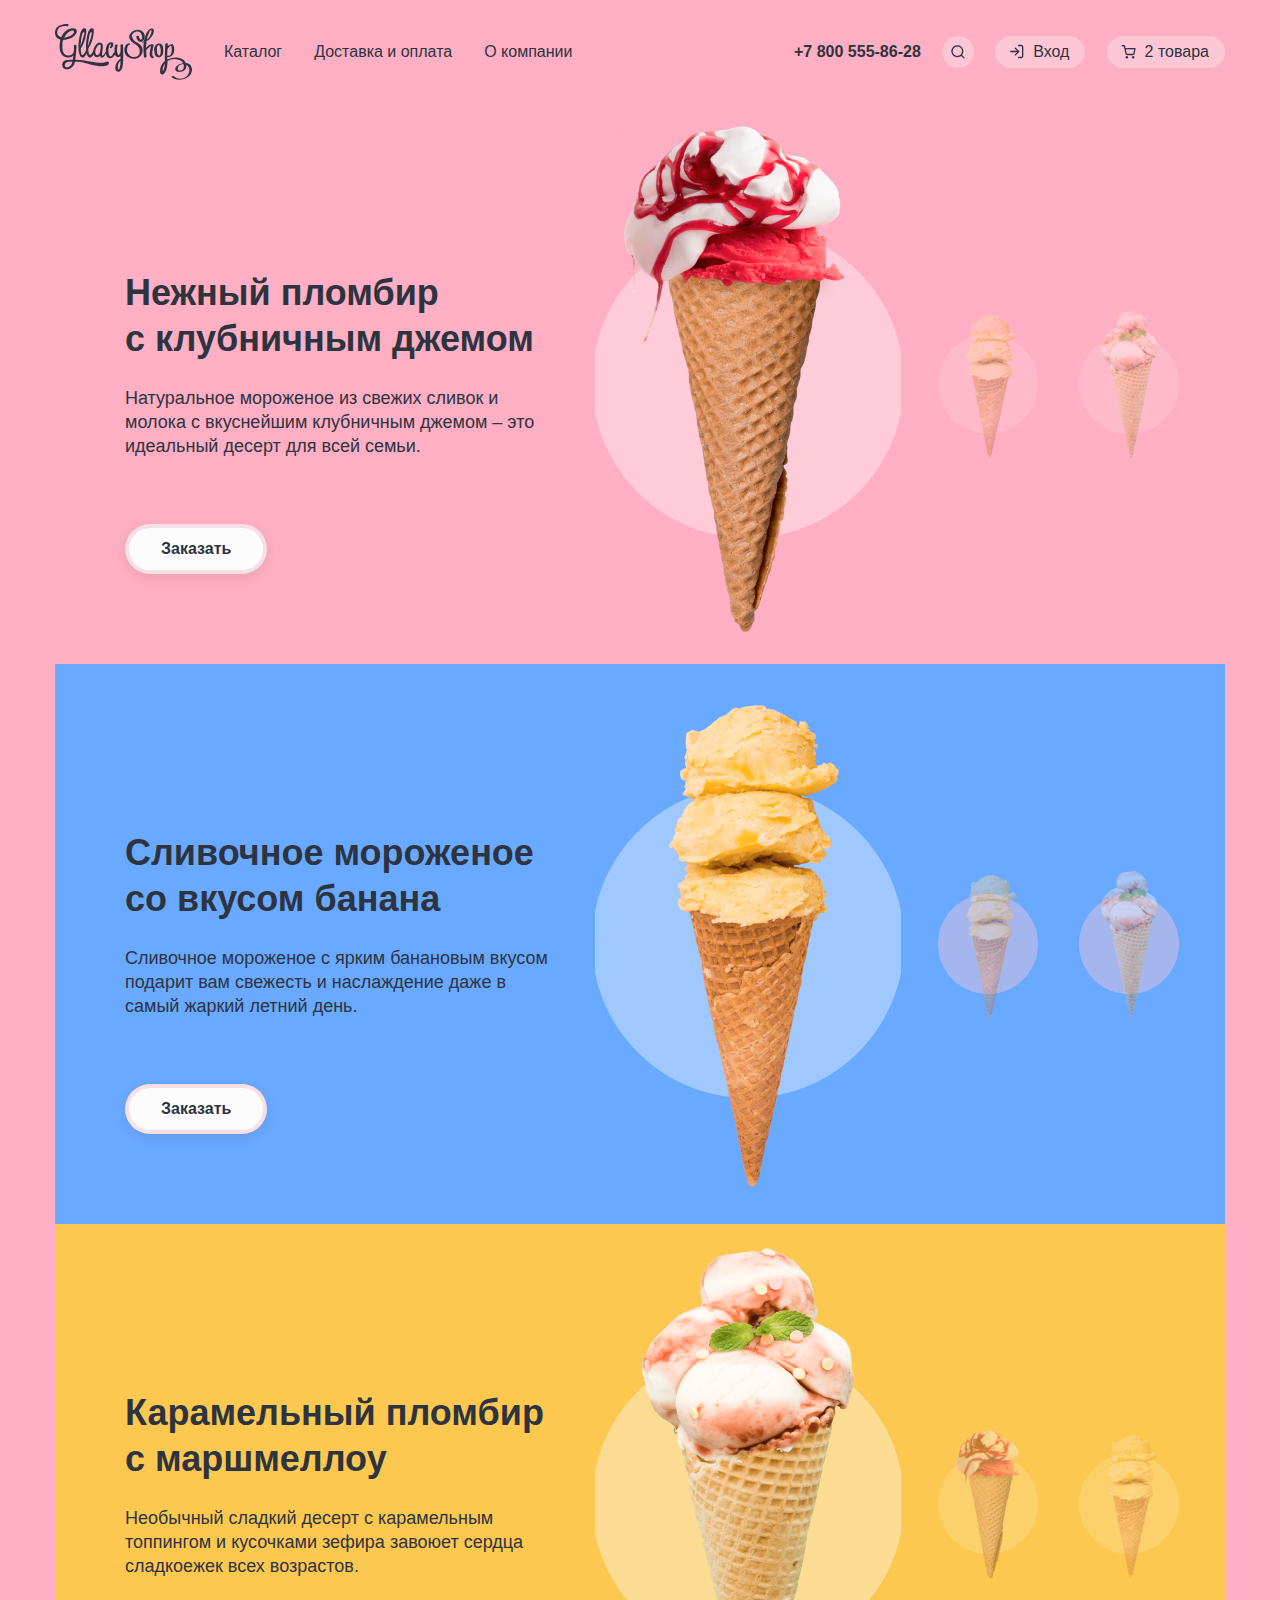
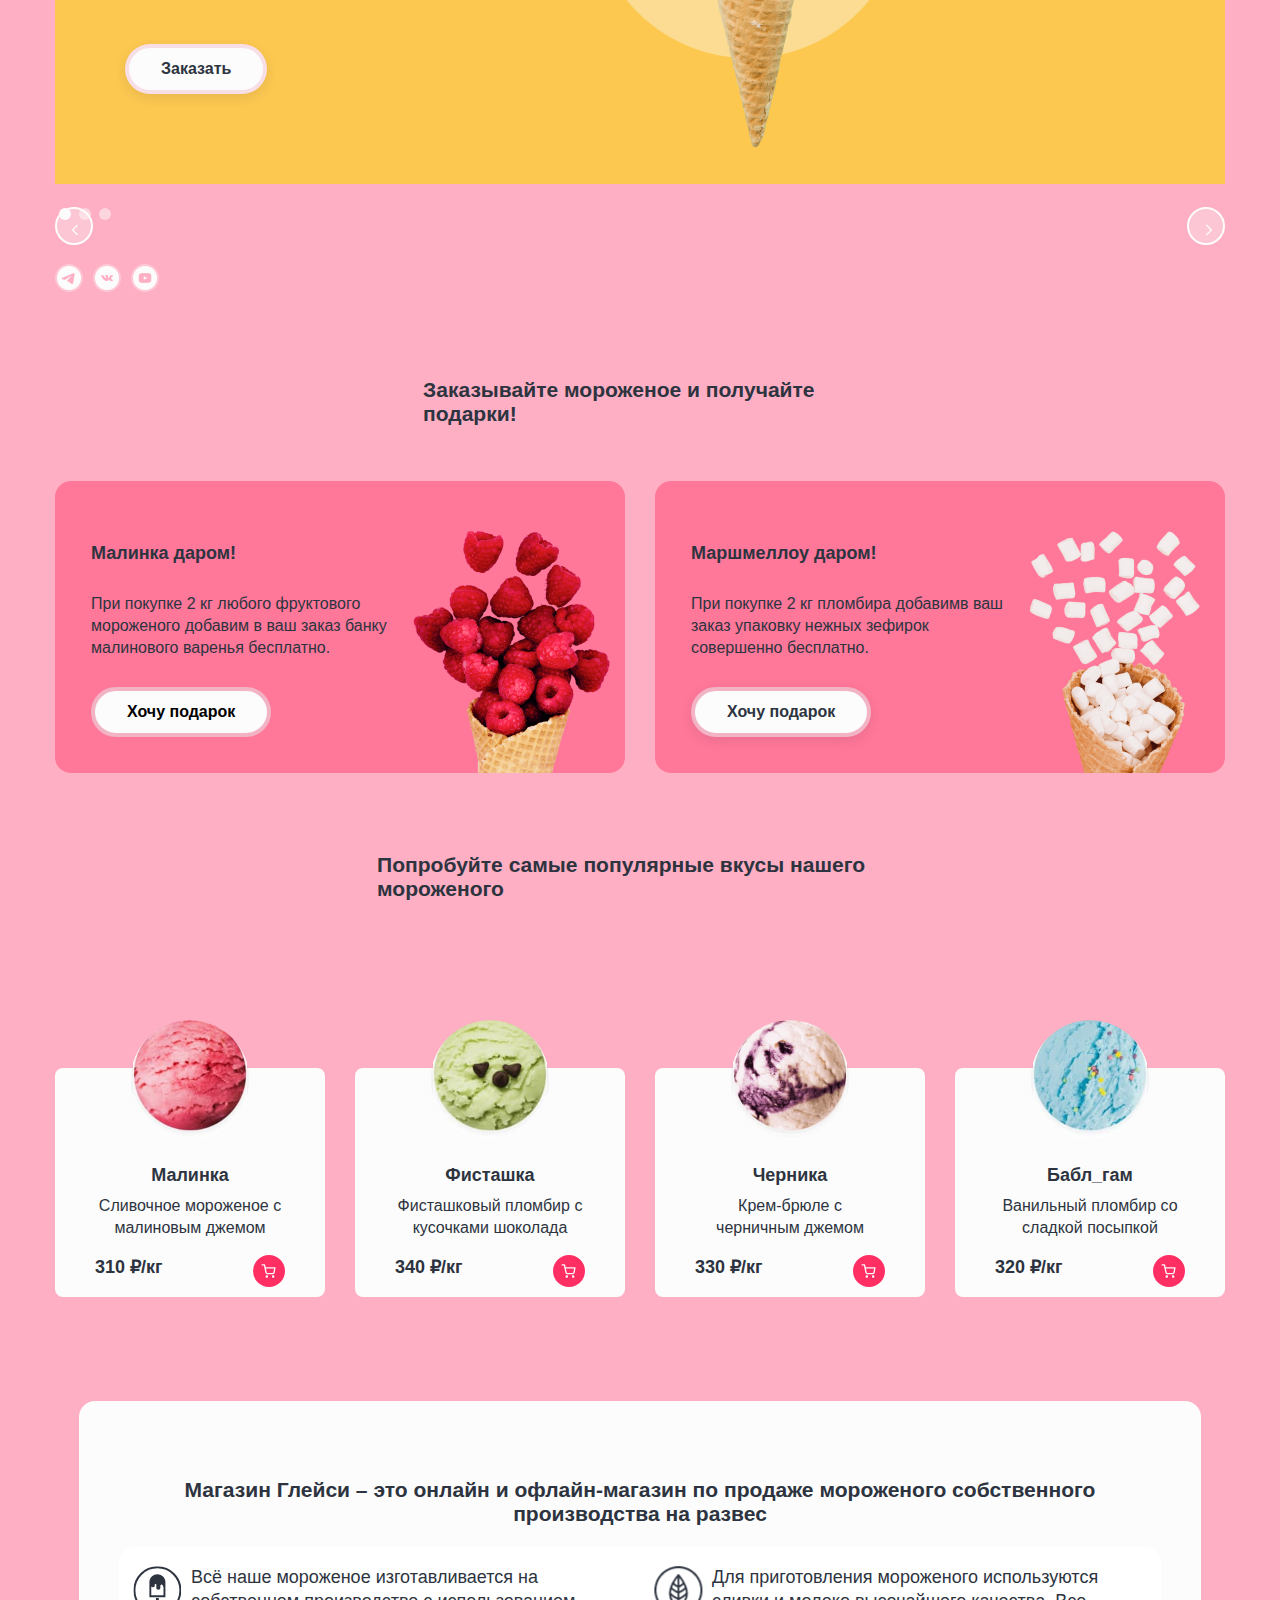
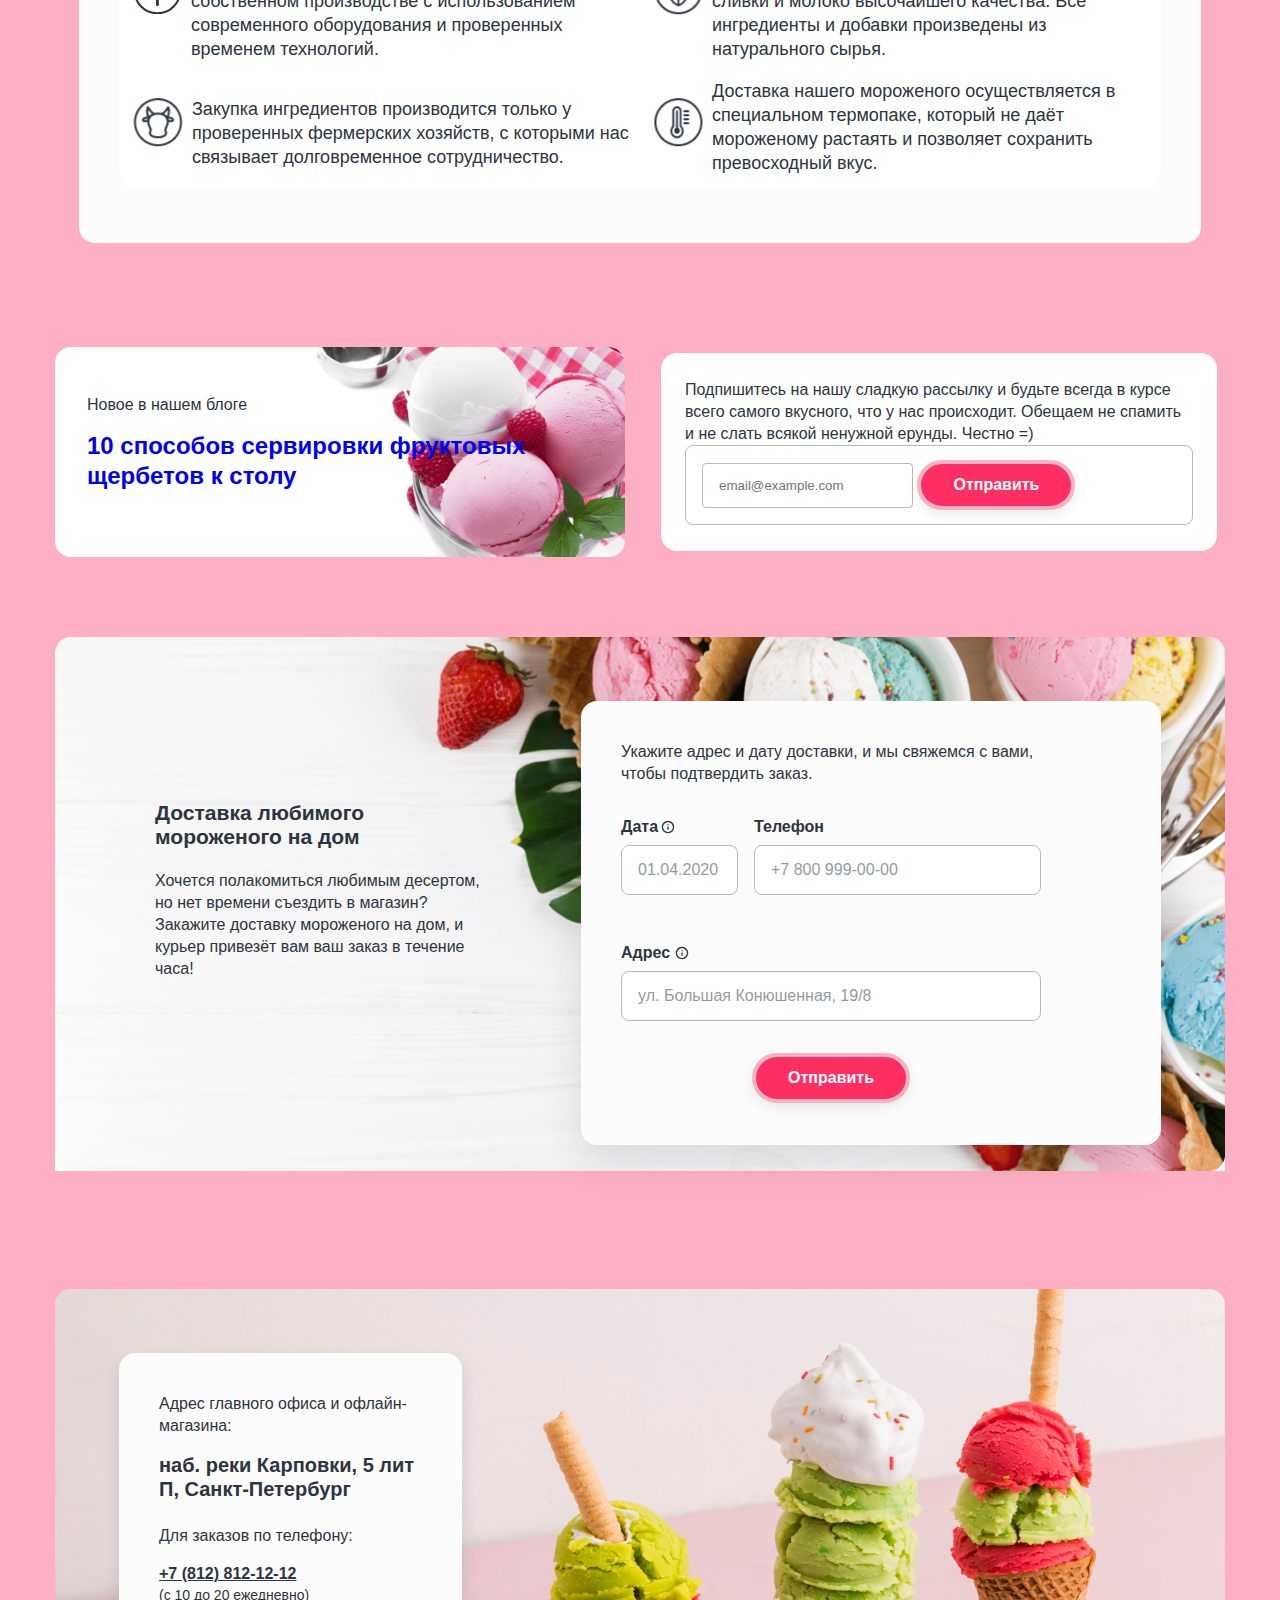
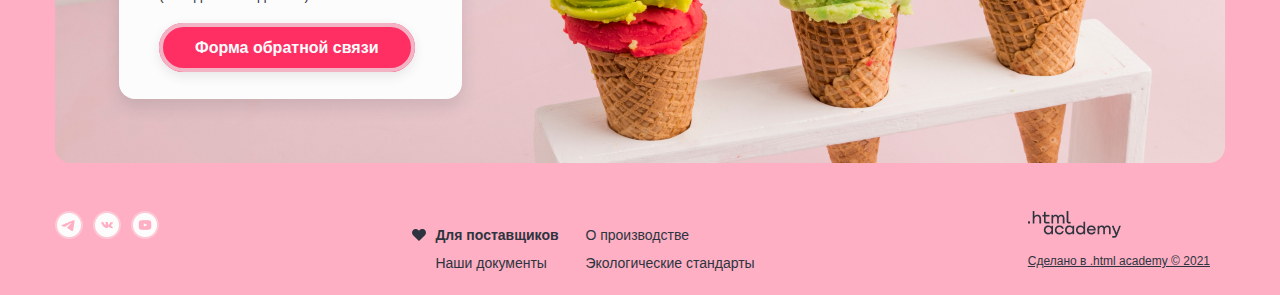
==== commit b5714fc2: "777" ====
--- a/index.html
+++ b/index.html
@@ -16,11 +16,8 @@
         <div class="header__info">
             <img class="logo" src="images/header/logo-shop.svg" width="137" height="56" alt="логотип магазина">
             <nav class="navigation">
-                <ul class="navigation-list info-list ">
-                    <li class="list-item"><a class="menu-link" href="catalog.html">Каталог</a>
-                      <svg class="arrow-down" width="16" height="17" viewBox="0 0 16 17" fill="currentColor" xmlns="http://www.w3.org/2000/svg">
-                        <path fill-rule="evenodd" clip-rule="evenodd" d="M3.808 7.053a.667.667 0 1 0-.943.943l4.66 4.66a.664.664 0 0 0 .955 0l4.661-4.66a.667.667 0 0 0-.942-.943l-4.196 4.195-4.195-4.195Z"/>
-                      </svg>
+                <ul class="navigation-list info-list">
+                    <li class="list-item catalog-pop"><a class="menu-link" href="catalog.html">Каталог</a>
 
 
 <!------------------popover catalog-------->
@@ -34,7 +31,6 @@
                             <li class="popover-catalog-item">Мелорин</li>
                         </ul>
                     </div>
-
                     </div>
 
                 </li>
@@ -61,6 +57,7 @@
                         <path fill-rule="evenodd" clip-rule="evenodd" d="M2.663 8.188a4.667 4.667 0 1 1 8.028 3.237.67.67 0 0 0-.123.124 4.667 4.667 0 0 1-7.904-3.361Zm8.412 4.688a6 6 0 1 1 .943-.943l2.45 2.45a.667.667 0 1 1-.943.943l-2.45-2.45Z" fill="#2D3440"/>
                       </svg>
                         <p class="visually-hidden">Поиск</p></a></li>
+
 <!------------------popover search-------->
                         <div class="popover popover__search">
 
--- a/css/style.css
+++ b/css/style.css
@@ -62,61 +62,109 @@
     padding: 24px 0;
 
 }
+.navigation-list{
+        display: flex;
+        list-style-type: none;
+        font-weight: 400;
+font-size: 16px;
+line-height: 20px;
+        cursor: pointer;
+        margin: 0;
+        padding: 0;
+ }
+
+/*___________1 часть хедера "info"___________________*/
 .header__info{
-    margin: 0;
-    padding: 0;
     width: 575px;
+    display: flex;
+    align-items: center;
+    flex-wrap: wrap;
+}
+.info-list{
+    margin-left: 16px;
+}
+
+.info-list .menu-link{
+    padding: 8px 16px;
+}
+.catalog-pop::after{
+    content: "";
+    width: 16px;
+    height: 16px;
+    background-image: url(../images/arrow-down.svg);
+    background-repeat: no-repeat;
+}
+/*___________2 часть хедера "search"___________________*/
+
+.search-list{
+    width: 431px;
     display: flex;
     justify-content: space-between;
     align-items: center;
-    flex-wrap: wrap;
-}
-
-.navigation-list{
-width: 431px;
-    display: flex;
-    justify-content: space-around;
-    list-style-type: none;
-    padding: 0;
-    cursor: pointer;
-}
-.search-list:not(:first-of-type){
+padding: 12px 0;
+}
+
+.search-list .list-item:not(:first-child){
 box-sizing: border-box;
-  padding: 8px 16px;
-  text-align: center;
-  background-color: rgba(252, 252, 252, 0.3);
-  border-radius: 30px;
-  margin-left: 32px;
-}
-
-
-.list-item:hover{
-    background-color: rgba(252, 252, 252, 0.5);
-}
-.list-item:focus{
-    background-color: rgba(252, 252, 252, 0.5);
-    border-radius: 30px ;
-    border-color: solid 2px rgba(45, 52, 64, 1)
-}
-.list-item .menu-link{
+padding: 6px 16px 6px 38px;
+    background-color: rgba(252, 252, 252, 0.3);
+    border-radius: 30px;
+  }
+  .search-list .list-item:nth-child(2){
+    padding: 16px;
+  }
+
+
+
+.search-list .list-item{
     position: relative;
-    margin-left: 32px;
 }
 
 .navigation-icon{
     position: absolute;
-    top: 0;
+    top: 7px;
     right: 0;
     bottom: 0;
-    left: 0;
-    margin: auto;
-}
+    left: 14px;
+}
+.search-logo{
+    left: 8px;
+}
+
 .link-phone{
     font-weight: 700;
     font-size: 16px;
     line-height: 20px;
     text-decoration: none;
     color: inherit;
+}
+
+.menu-link:hover{
+    background-color: rgba(252, 252, 252, 0.5);
+    border-radius: 30px;
+    padding: 6px 16px;
+}
+.menu-link:focus{
+    background-color: rgba(252, 252, 252, 0.5);
+    border-color: solid 2px rgba(45, 52, 64, 1);
+    border-radius: 30px;
+}
+.menu-link:active{
+    background-color: rgba(252, 252, 252, 1);
+    border-radius: 30px;
+}
+.search-list .menu-link:hover{
+    background-color: rgba(252, 252, 252, 0.5);
+    border-radius: 30px;
+}
+.search-list .menu-link:focus{
+    background-color: rgba(252, 252, 252, 0.5);
+    border-color: solid 2px rgba(45, 52, 64, 1);
+    border-radius: 30px;
+}
+.search-list .menu-link:active{
+    background-color: rgba(252, 252, 252, 1);
+    border-radius: 30px;
 }
 
 
@@ -966,8 +1014,10 @@
 
 /*-----селектор----*/
 .sorting__inner{
-    display: flex;
-    justify-content: space-between;
+    display: grid;
+    width: 823px;
+    grid-template-columns: 196px 164px 174px 185px;
+    gap: 16px 24px;
 }
 
 .catalog__select{
@@ -987,23 +1037,17 @@
 /*-------цена----*/
 .range{
     width: 196px;
-    height: 36px;
     margin-top: 8px;
 margin-bottom: 10px;
-    background-color: rgba(252, 252, 252, 0.3);
-border-radius: 20px;
-}
+} 
+
 .range-wrapper-inputs{
     display: flex;
     justify-content: center;
     margin-top: -20px;
-
-}
-.catalog-filter-label{
-
-    display: flex;
-    margin-right: 5px;
-}
+}
+
+
 .range-input{
     width: 24px;
     padding: 0 2px;
@@ -1024,7 +1068,6 @@
 .range-scale{
     width: 164px;
     position: absolute;
-
     height: 2px;
     background-color:rgba(86, 92, 102, 0.3);
     border-radius: 2px;
@@ -1036,9 +1079,8 @@
 position: absolute;
 height: 2px;
 background-color: rgba(86, 92, 102, 1);
-
-
-}
+}
+
 .range-toggle{
     position: absolute;
     width: 16px;
@@ -1047,8 +1089,6 @@
     border: 6px solid #2D3440;
     border-radius: 50%;
     cursor: pointer;
-
-
 }
 .range-toggle:hover{
     background: #2D3440;
@@ -1074,6 +1114,19 @@
 }
 /*------------радио-кнопки-----*/
 
+.catalog__filter-list{
+    list-style-type: none;
+    display: flex;
+    align-items: center;
+    background-color: rgba(252, 252, 252, 0.3);
+    border-radius: 20px;
+    padding: 10px 24px;
+}
+
+.catalog__filter-list.filter-fat{
+    width: 383px;  
+    grid-template-columns: 3/5; 
+}
 
 .control-input[type="radio"] +.control-mark{
     border-radius: 50%;
@@ -1097,17 +1150,14 @@
 
 
 /*------------------квадратные кнопки-----*/
-.catalog__filter-list{
+.catalog__filter-list.filter-filling{
     width: 809px;
-    margin: 0;
-    list-style-type: none;
-    display: flex;
-    align-items: center;
-    background-color: rgba(252, 252, 252, 0.3);
-    border-radius: 20px;
-    padding: 10px 24px;
-
-
+    grid-template-columns: 1/4;
+    grid-template-rows: 2/3;
+   
+}
+.catalog__filter-title{
+    margin-bottom: 8px;
 }
 .control{
     position: relative;
@@ -1123,7 +1173,6 @@
     height: 16px;
     border: 2px solid #2D3440;
     border-radius: 4px;
-
 }
 
 .control:hover .control-mark{
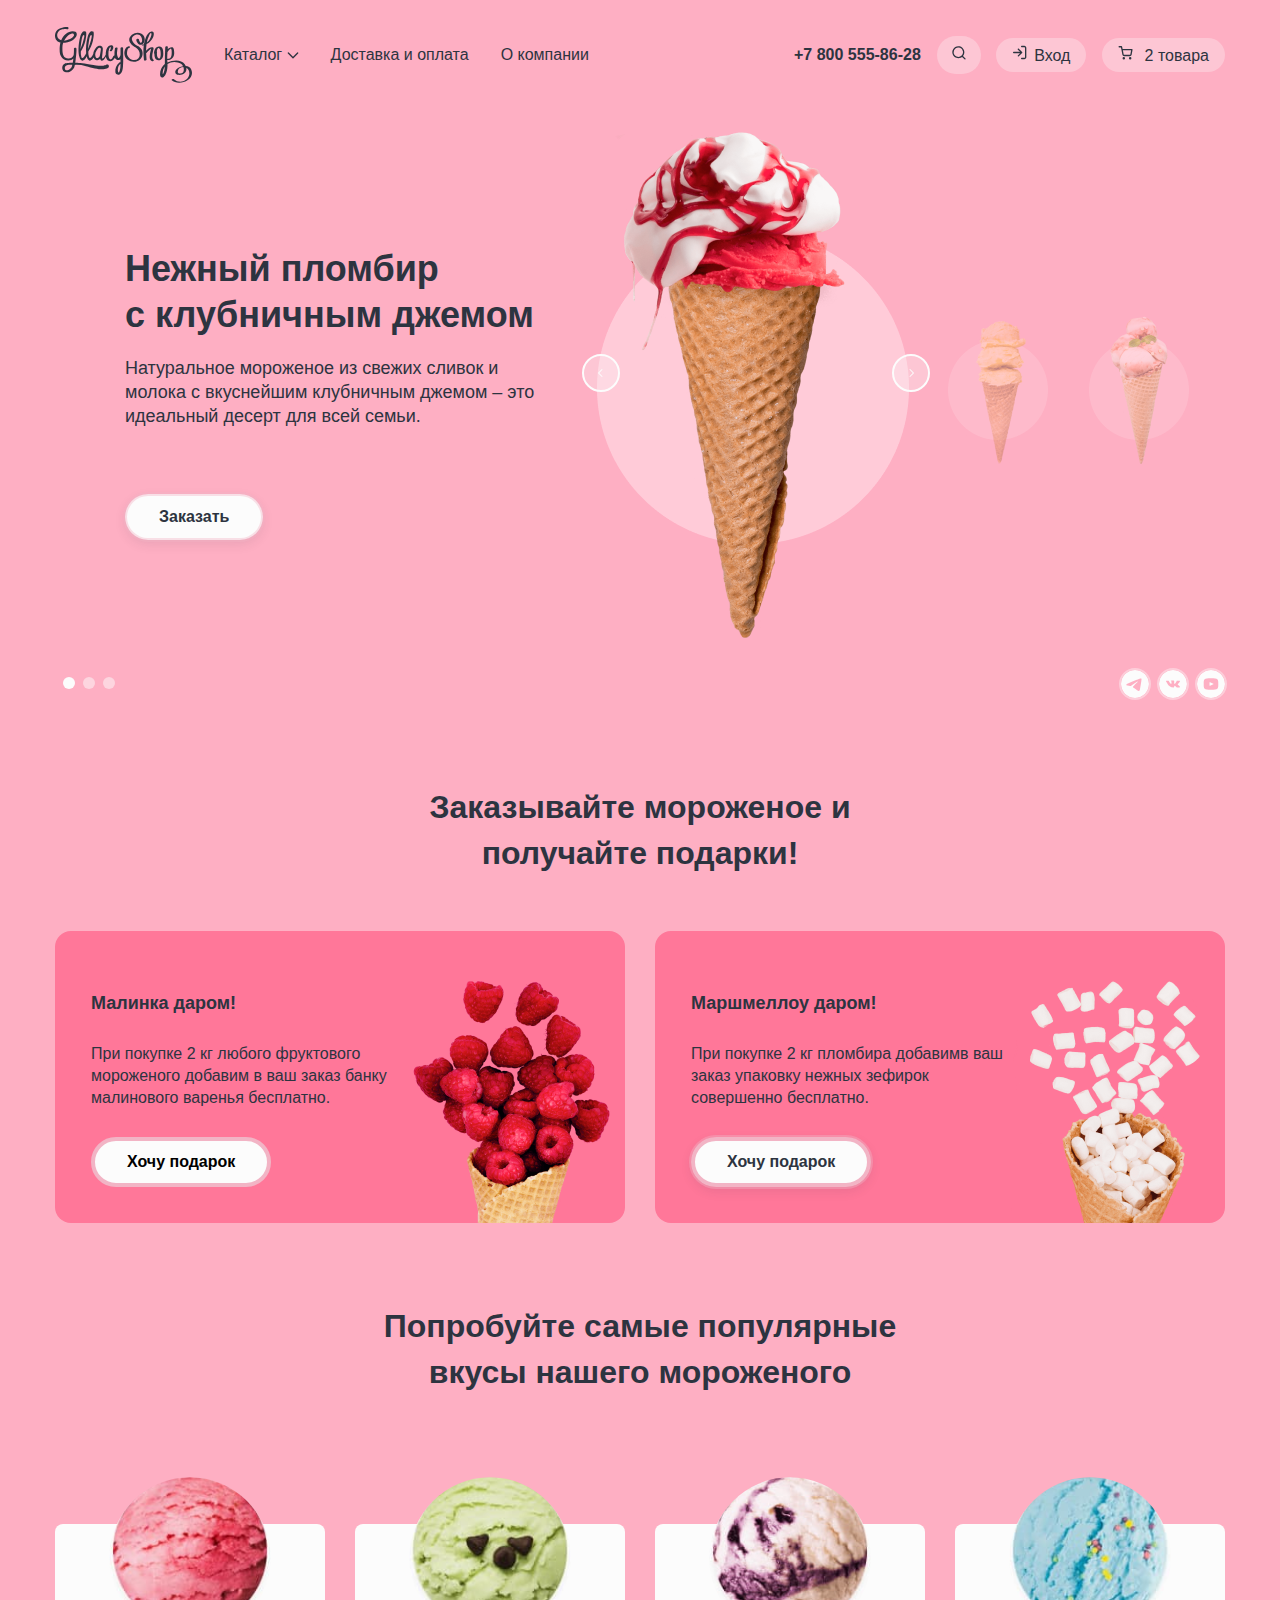
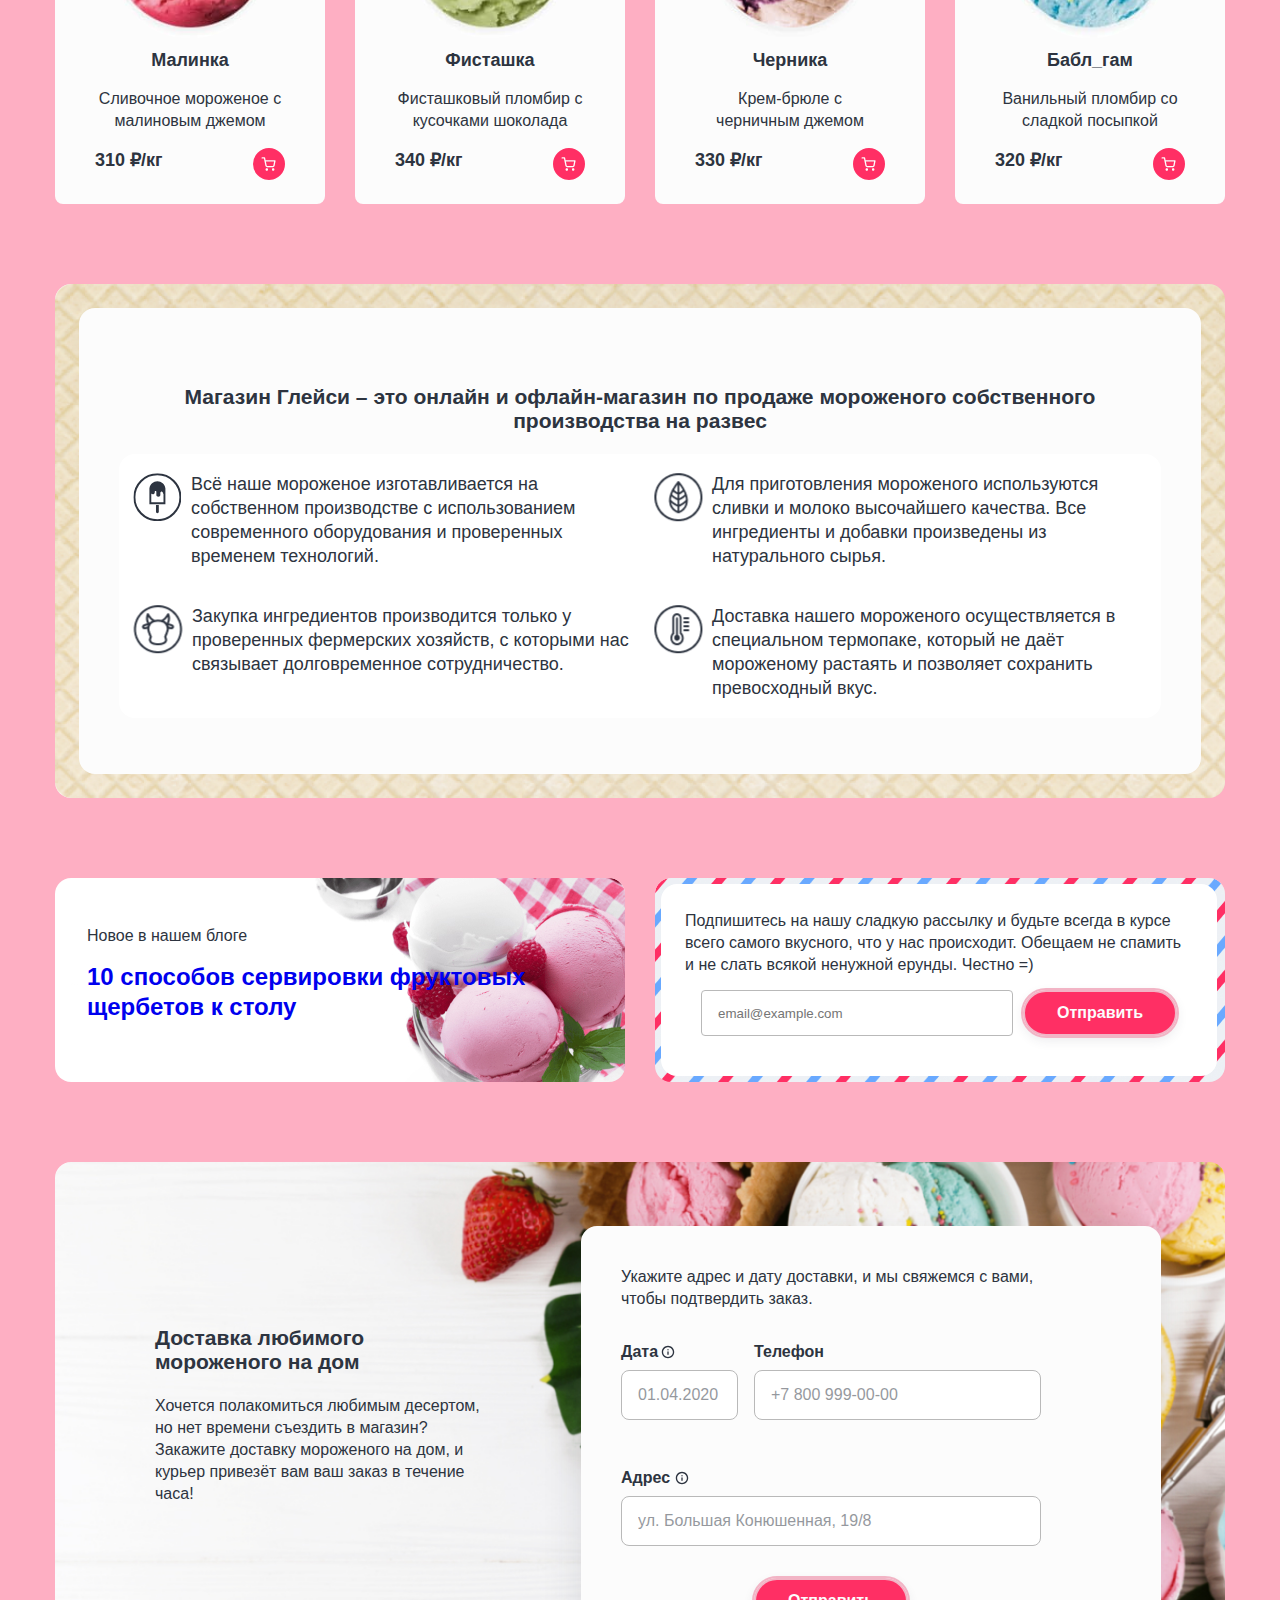
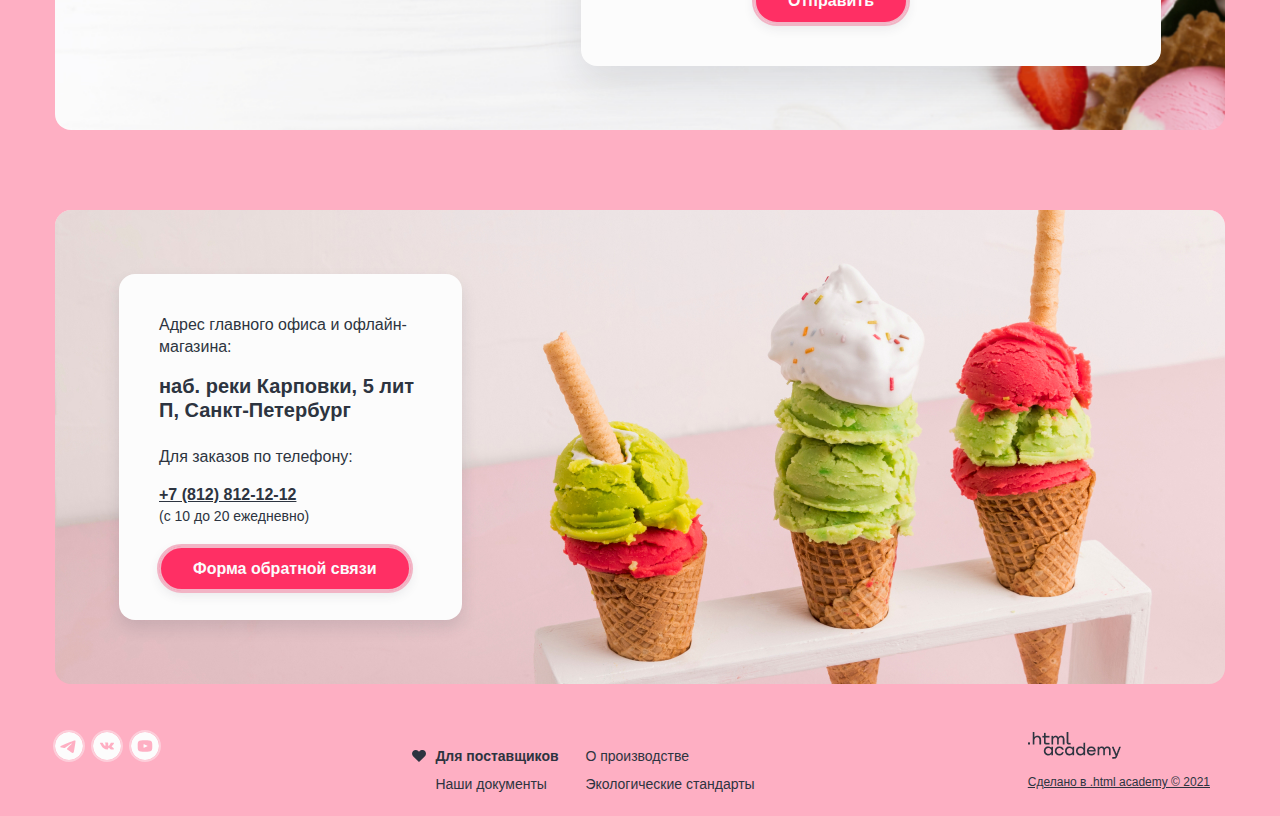
==== commit f642941d: "Merge pull request #6 from elenaborisova58/master" ====
--- a/index.html
+++ b/index.html
@@ -12,488 +12,555 @@
 
 <body>
     <div class="main__container">
-    <header class="header">
-        <div class="header__info">
-            <img class="logo" src="images/header/logo-shop.svg" width="137" height="56" alt="логотип магазина">
-            <nav class="navigation">
-                <ul class="navigation-list info-list">
-                    <li class="list-item catalog-pop"><a class="menu-link" href="catalog.html">Каталог</a>
-
-
-<!------------------popover catalog-------->
-                    <div class="popover popover__catalog">
-                        <div class="popover-catalog-inner">
-                        <p class="popover-catalog-title">Новинки</p>
-                        <ul class="popover-catalog-list">
-                            <li class="popover-catalog-item">Сливочное</li>
-                            <li class="popover-catalog-item">Щербеты</li>
-                            <li class="popover-catalog-item">Фруктовый лед</li>
-                            <li class="popover-catalog-item">Мелорин</li>
-                        </ul>
-                    </div>
-                    </div>
-
+        <header class="header">
+            <div class="header__info">
+                <img class="logo" src="images/header/logo-shop.svg" width="137" height="56" alt="логотип магазина">
+                <nav class="navigation">
+                    <ul class="navigation-list left-list">
+                        <li class="list-item catalog-pop"><a class="menu-link left" href="catalog.html">Каталог
+
+                                <svg class="catolog__arrow-down" width="12" height="10" viewBox="0 0 12 7" fill="none"
+                                    xmlns="http://www.w3.org/2000/svg">
+                                    <path fill-rule="evenodd" clip-rule="evenodd"
+                                        d="M1.808 1.053a.667.667 0 0 0-.943.943l4.66 4.66a.665.665 0 0 0 .955 0l4.661-4.66a.667.667 0 0 0-.942-.943L6.003 5.248 1.808 1.053Z"
+                                        fill="#2D3440" />
+                                </svg>
+                            </a>
+                            <!------------------popover catalog-------->
+                            <div class="popover popover__catalog">
+                                <div class="popover-catalog-inner">
+                                    <p class="popover-catalog-title">Новинки</p>
+                                    <ul class="popover-catalog-list">
+                                        <li class="popover-catalog-item">Сливочное</li>
+                                        <li class="popover-catalog-item">Щербеты</li>
+                                        <li class="popover-catalog-item">Фруктовый лед</li>
+                                        <li class="popover-catalog-item">Мелорин</li>
+                                    </ul>
+                                </div>
+                            </div>
+                            <!------------------------------------------------>
+                        </li>
+
+
+
+
+
+                        <li class="list-item"><a class="menu-link left" href="#">Доставка и оплата</a></li>
+                        <li class="list-item"><a class="menu-link left" href="#index.html">О компании</a></li>
+                    </ul>
+                </nav>
+            </div>
+
+            <ul class="navigation-list right-list">
+                <li class="list-item">
+                    <a class="link-phone" href="tel:+78005558628">+7 800 555-86-28</a>
                 </li>
 
-
-
-
-
-
-<!------------------------------------------------>
-    <li class="list-item"><a class="menu-link" href="#">Доставка и оплата</a></li>
-                    <li class="list-item"><a class="menu-link" href="#index.html">О компании</a></li>
-                </ul>
-            </nav>
-        </div>
-
-        <ul class="navigation-list search-list">
-            <li class="list-item">
-              <a  class="link-phone" href="tel:+78005558628">+7 800 555-86-28</a></li>
-
                 <li class="list-item">
-                  <a  class="menu-link" href="#">
-                    <svg class="navigation-icon  search-logo" aria-hidden="true" focusable="false" width="16" height="17" viewBox="0 0 16 17" fill="none" xmlns="http://www.w3.org/2000/svg">
-                        <path fill-rule="evenodd" clip-rule="evenodd" d="M2.663 8.188a4.667 4.667 0 1 1 8.028 3.237.67.67 0 0 0-.123.124 4.667 4.667 0 0 1-7.904-3.361Zm8.412 4.688a6 6 0 1 1 .943-.943l2.45 2.45a.667.667 0 1 1-.943.943l-2.45-2.45Z" fill="#2D3440"/>
-                      </svg>
-                        <p class="visually-hidden">Поиск</p></a></li>
-
-<!------------------popover search-------->
-                        <div class="popover popover__search">
-
-                            <form class="search-form" action="https://echo.htmlacademy.ru/" method="get">
-
-                                    <label class="visually-hidden" for="search">Поиск</label>
-                                    <input class="search-form-field field" type="search" id="search" placeholder="Поиск сайту">
-
-                                </form>
-                            </div>
-
-<!---------------------------------------------------->
+                    <a class="menu-link" href="#">
+                        <svg class="navigation-icon  search-logo" aria-hidden="true" focusable="false" width="16"
+                            height="17" viewBox="0 0 16 17" fill="currentColor" xmlns="http://www.w3.org/2000/svg">
+                            <path fill-rule="evenodd" clip-rule="evenodd"
+                                d="M2.663 8.188a4.667 4.667 0 1 1 8.028 3.237.67.67 0 0 0-.123.124 4.667 4.667 0 0 1-7.904-3.361Zm8.412 4.688a6 6 0 1 1 .943-.943l2.45 2.45a.667.667 0 1 1-.943.943l-2.45-2.45Z"
+                                fill="#2D3440" />
+                        </svg>
+                        <p class="visually-hidden">Поиск</p>
+                    </a>
+
+                    <!------------------popover search-------->
+                    <div class="popover popover__search">
+
+                        <form class="search-form" action="https://echo.htmlacademy.ru/" method="get">
+
+                            <label class="visually-hidden" for="search">Поиск</label>
+                            <input class="search-form-field field" type="search" id="search" placeholder="Поиск сайту">
+
+                        </form>
+                    </div>
+
+                    <!---------------------------------------------------->
+                </li>
+
+
                 <li class="list-item">
-                    <a class="menu-link"  href="#" >
-                    <svg class="navigation-icon" aria-hidden="true" focusable="false" width="16" height="17" viewBox="0 0 16 17" fill="none" xmlns="http://www.w3.org/2000/svg">
-                        <path fill-rule="evenodd" clip-rule="evenodd" d="M9 2.52461C9 2.15642 9.29848 1.85794 9.66667 1.85794H12.3333C12.8638 1.85794 13.3725 2.06865 13.7475 2.44373C14.1226 2.8188 14.3333 3.32751 14.3333 3.85794V13.1913C14.3333 13.7217 14.1226 14.2304 13.7475 14.6055C13.3725 14.9806 12.8638 15.1913 12.3333 15.1913H9.66667C9.29848 15.1913 9 14.8928 9 14.5246C9 14.1564 9.29848 13.8579 9.66667 13.8579H12.3333C12.5101 13.8579 12.6797 13.7877 12.8047 13.6627C12.9298 13.5377 13 13.3681 13 13.1913V3.85794C13 3.68113 12.9298 3.51156 12.8047 3.38654C12.6797 3.26151 12.5101 3.19127 12.3333 3.19127H9.66667C9.29848 3.19127 9 2.8928 9 2.52461ZM5.86189 4.71987C6.12224 4.45952 6.54435 4.45952 6.8047 4.71987L10.1338 8.04897C10.1509 8.06579 10.1671 8.08353 10.1824 8.1021C10.2142 8.1409 10.2411 8.18246 10.2628 8.22589C10.3079 8.31575 10.3333 8.41721 10.3333 8.52461C10.3333 8.63323 10.3074 8.73579 10.2613 8.8264C10.241 8.86635 10.2164 8.90469 10.1876 8.94072C10.1708 8.96172 10.1527 8.98169 10.1335 9.0005L6.8047 12.3293C6.54435 12.5897 6.12224 12.5897 5.86189 12.3293C5.60154 12.069 5.60154 11.6469 5.86189 11.3865L8.05715 9.19127H1.66667C1.29848 9.19127 1 8.8928 1 8.52461C1 8.15642 1.29848 7.85794 1.66667 7.85794H8.05715L5.86189 5.66268C5.60154 5.40233 5.60154 4.98022 5.86189 4.71987Z" fill="#2D3440"/>
+                    <a class="menu-link" href="#">
+                        <svg class="navigation-icon" aria-hidden="true" focusable="false" width="16" height="17"
+                            viewBox="0 0 16 17" fill="currentColor" xmlns="http://www.w3.org/2000/svg">
+                            <path fill-rule="evenodd" clip-rule="evenodd"
+                                d="M9 2.52461C9 2.15642 9.29848 1.85794 9.66667 1.85794H12.3333C12.8638 1.85794 13.3725 2.06865 13.7475 2.44373C14.1226 2.8188 14.3333 3.32751 14.3333 3.85794V13.1913C14.3333 13.7217 14.1226 14.2304 13.7475 14.6055C13.3725 14.9806 12.8638 15.1913 12.3333 15.1913H9.66667C9.29848 15.1913 9 14.8928 9 14.5246C9 14.1564 9.29848 13.8579 9.66667 13.8579H12.3333C12.5101 13.8579 12.6797 13.7877 12.8047 13.6627C12.9298 13.5377 13 13.3681 13 13.1913V3.85794C13 3.68113 12.9298 3.51156 12.8047 3.38654C12.6797 3.26151 12.5101 3.19127 12.3333 3.19127H9.66667C9.29848 3.19127 9 2.8928 9 2.52461ZM5.86189 4.71987C6.12224 4.45952 6.54435 4.45952 6.8047 4.71987L10.1338 8.04897C10.1509 8.06579 10.1671 8.08353 10.1824 8.1021C10.2142 8.1409 10.2411 8.18246 10.2628 8.22589C10.3079 8.31575 10.3333 8.41721 10.3333 8.52461C10.3333 8.63323 10.3074 8.73579 10.2613 8.8264C10.241 8.86635 10.2164 8.90469 10.1876 8.94072C10.1708 8.96172 10.1527 8.98169 10.1335 9.0005L6.8047 12.3293C6.54435 12.5897 6.12224 12.5897 5.86189 12.3293C5.60154 12.069 5.60154 11.6469 5.86189 11.3865L8.05715 9.19127H1.66667C1.29848 9.19127 1 8.8928 1 8.52461C1 8.15642 1.29848 7.85794 1.66667 7.85794H8.05715L5.86189 5.66268C5.60154 5.40233 5.60154 4.98022 5.86189 4.71987Z"
+                                fill="#2D3440" />
                         </svg>Вход</a>
-<!------------------popover catalog-------------------------------------------->
+                    <!------------------popover catalog-------------------------------------------->
                     <div class="popover popover__login">
                         <div class="popover-login-inner">
-                        <p class="popover-login-title">Личный  кабинет</p>
-                        <button class="modal-close-button">
+                            <p class="popover-login-title">Личный кабинет</p>
+
+
+                            <form class="input-form" action="https://echo.htmlacademy.ru/" method="post">
+                                <p class="field-group">
+                                    <label class="visually-hidden" for="login">Логин</label>
+                                    <input class="input-form-field field" type="text" id="login" name="login"
+                                        placeholder="email@example.com">
+                                </p>
+                                <p class="field-group">
+                                    <label class="visually-hidden" for="password">Пароль</label>
+                                    <input class="input-form-field field" type="password" id="password" name="password"
+                                        placeholder="••••••••">
+                                </p>
+
+                                <div class="login-auth-inner">
+                                    <p class="field-group form-user-options">
+                                        <label class="auth-form-checkbox control">
+                                            <input class="visually-hidden control-input" type="checkbox"
+                                                name="firm-storе">
+                                            <span class="control-mark"></span>
+                                            <span class="control-label">Запомнить меня</span>
+                                        </label>
+                                    </p>
+                                    <div class="login-author-links">
+                                        <a class="login-form-recovery" href="#">Забыли пароль?</a>
+                                        <a class="auth-form-register" href="#">Регистрация</a>
+                                    </div>
+
+                                </div>
+                                <button class="button-rose login-form-button" type="submit">Войти</button>
+
+                            </form>
+                        </div>
+                    </div>
+                    <!--------------------------------------------------------------------->
+                </li>
+
+
+
+
+
+                <li class="list-item">
+                    <a class="menu-link" href="#">
+                        <svg class="navigation-icon" aria-hidden="true" focusable="false" width="16" height="17"
+                            viewBox="0 0 16 17" fill="currentColor" xmlns="http://www.w3.org/2000/svg">
+                            <path fill-rule="evenodd" clip-rule="evenodd"
+                                d="M1.167 2.108a.667.667 0 0 0 0 1.333h1.77l.468 2.336a.664.664 0 0 0 .011.053l.967 4.833a1.826 1.826 0 0 0 1.819 1.47h5.62a1.826 1.826 0 0 0 1.819-1.47l.001-.005.927-4.861a.667.667 0 0 0-.655-.792H4.611l-.473-2.361a.667.667 0 0 0-.654-.536H1.167Zm4.524 8.294-.813-4.064h8.23l-.775 4.067a.493.493 0 0 1-.492.395H6.183a.492.492 0 0 1-.492-.397Zm-1.134 3.961a1.246 1.246 0 1 1 2.492 0 1.246 1.246 0 0 1-2.492 0Zm6.374 0a1.246 1.246 0 1 1 2.491 0 1.246 1.246 0 0 1-2.491 0Z" />
+                        </svg>
+                        <p class="visually-hidden">Корзина</p>2 товара
+                    </a>
+
+
+                    <!------------------popover КОРЗИНА----------------->
+                    <div class="popover popover__cart">
+                        <button class="popover__close-button button-light">
                             <span class="visually-hidden">Закрыть</span>
-                          </button>
-
-                          <form class="input-form" action="https://echo.htmlacademy.ru/" method="post">
-                            <p class="field-group">
-                              <label class="visually-hidden" for="login">Логин</label>
-                              <input class="input-form-field field" type="text" id="login" name="login" placeholder="email@example.com">
-                            </p>
-                            <p class="field-group">
-                              <label class="visually-hidden" for="password">Пароль</label>
-                              <input class="input-form-field field" type="password" id="password" name="password" placeholder="••••••••">
-                            </p>
-
-                            <div class="login-auth-inner">
-                            <p class="field-group form-user-options">
-                                <label class="auth-form-checkbox control">
-                                  <input class="visually-hidden control-input" type="checkbox" name="firm-storе">
-                                  <span class="control-mark"></span>
-                                  <span class="control-label">Запомнить меня</span>
-                                </label>
-                                <div class="login-author-links">
-                                <a class="login-form-recovery" href="#">Забыли пароль?</a>
-                                <a class="auth-form-register" href="#">Регистрация</a>
-                                </div>
-                              </p>
-                            </div>
-                              <button class="button-rose login-form-button" type="submit">Войти</button>
-
-                          </form>
-
-
-
-
-
-
-                         </div>
-                    </div>
-
-
-
-
-
-
-
-
-
-
-<!------------------popover catalog--------------------------->
-                    </li>
-
-                <li class="list-item">
-                    <a class="menu-link link-cart" href="#" >
-                    <svg class="navigation-icon" aria-hidden="true" focusable="false" width="16" height="17" viewBox="0 0 16 17" fill="currentColor" xmlns="http://www.w3.org/2000/svg">
-                        <path fill-rule="evenodd" clip-rule="evenodd" d="M1.167 2.108a.667.667 0 0 0 0 1.333h1.77l.468 2.336a.664.664 0 0 0 .011.053l.967 4.833a1.826 1.826 0 0 0 1.819 1.47h5.62a1.826 1.826 0 0 0 1.819-1.47l.001-.005.927-4.861a.667.667 0 0 0-.655-.792H4.611l-.473-2.361a.667.667 0 0 0-.654-.536H1.167Zm4.524 8.294-.813-4.064h8.23l-.775 4.067a.493.493 0 0 1-.492.395H6.183a.492.492 0 0 1-.492-.397Zm-1.134 3.961a1.246 1.246 0 1 1 2.492 0 1.246 1.246 0 0 1-2.492 0Zm6.374 0a1.246 1.246 0 1 1 2.491 0 1.246 1.246 0 0 1-2.491 0Z"/>
-                      </svg>
-                        <p class="visually-hidden">Корзина</p>2 товара</a>
-                        <div class="popover popover__cart">
-                            <button class="popover__close-button button-light">
-                                <span class="visually-hidden">Закрыть</span>
-                            </button>
-                            <div class="popover__content">
+                        </button>
+                        <div class="popover__content">
                             <h4 class="popover__title">Корзина</h4>
+
+
+
                             <ul class="cart-item-list">
-
                                 <li class="cart-item">
-                                    <img class="cart-img" src="images/cart/raspberry-small.png" alt="" width="46" height="46">
+                                    <img class="cart-img" src="images/cart/raspberry-small.png" alt="" width="46"
+                                        height="46">
                                     <p class="cart-item-title">Малинка</p>
                                     <p class="cart-details">1 кг &times; 310₽ </p>
                                     <p class="cart-price">310 ₽</p>
                                     <button class="cart-close-button">
-                                    <svg width="16" height="16" viewBox="0 0 16 16" fill="none" xmlns="http://www.w3.org/2000/svg">
-                                        <path fill-rule="evenodd" clip-rule="evenodd" d="M12.803 4.138a.667.667 0 1 0-.943-.943L8 7.056l-3.862-3.86a.667.667 0 1 0-.943.942L7.056 8l-3.86 3.861a.667.667 0 1 0 .942.943L8 8.942l3.861 3.861a.667.667 0 1 0 .943-.943L8.942 8l3.861-3.862Z" fill="#2D3440"/>
-                                      </svg>
-                                    <span class="visually-hidden">Удалить из корзины</span>
-                                </button>
+                                        <svg width="16" height="16" viewBox="0 0 16 16" fill="none"
+                                            xmlns="http://www.w3.org/2000/svg">
+                                            <path fill-rule="evenodd" clip-rule="evenodd"
+                                                d="M12.803 4.138a.667.667 0 1 0-.943-.943L8 7.056l-3.862-3.86a.667.667 0 1 0-.943.942L7.056 8l-3.86 3.861a.667.667 0 1 0 .942.943L8 8.942l3.861 3.861a.667.667 0 1 0 .943-.943L8.942 8l3.861-3.862Z"
+                                                fill="#2D3440" />
+                                        </svg>
+                                        <span class="visually-hidden">Удалить из корзины</span>
+                                    </button>
                                 </li>
 
                                 <li class="cart-item">
-                                    <img class="cart-img" src="images/cart/buble-gym-small.png" alt="" width="46" height="46">
+                                    <img class="cart-img" src="images/cart/buble-gym-small.png" alt="" width="46"
+                                        height="46">
                                     <p class="cart-item-title">Бабл-гам</p>
                                     <p class="cart-details">1,5 кг &times; 320 ₽ </p>
                                     <p class="cart-price">480 ₽</p>
                                     <button class="cart-close-button">
-                                    <svg width="16" height="16" viewBox="0 0 16 16" fill="none" xmlns="http://www.w3.org/2000/svg">
-                                        <path fill-rule="evenodd" clip-rule="evenodd" d="M12.803 4.138a.667.667 0 1 0-.943-.943L8 7.056l-3.862-3.86a.667.667 0 1 0-.943.942L7.056 8l-3.86 3.861a.667.667 0 1 0 .942.943L8 8.942l3.861 3.861a.667.667 0 1 0 .943-.943L8.942 8l3.861-3.862Z" fill="#2D3440"/>
-                                      </svg>
-                                    <span class="visually-hidden">Удалить из корзины</span>
-                                </button>
+                                        <svg width="16" height="16" viewBox="0 0 16 16" fill="none"
+                                            xmlns="http://www.w3.org/2000/svg">
+                                            <path fill-rule="evenodd" clip-rule="evenodd"
+                                                d="M12.803 4.138a.667.667 0 1 0-.943-.943L8 7.056l-3.862-3.86a.667.667 0 1 0-.943.942L7.056 8l-3.86 3.861a.667.667 0 1 0 .942.943L8 8.942l3.861 3.861a.667.667 0 1 0 .943-.943L8.942 8l3.861-3.862Z"
+                                                fill="#2D3440" />
+                                        </svg>
+                                        <span class="visually-hidden">Удалить из корзины</span>
+                                    </button>
                                 </li>
                             </ul>
                             <div class="popover-sum">
-                            <button class="button-rose cart-item-button">Оформить заказ</button>
-                            <p class="cart-sum">Итого: 790 ₽</p>
-                            </div>
+                                <button class="button-rose cart-item-button">Оформить заказ</button>
+                                <p class="cart-sum">Итого: 790 ₽</p>
                             </div>
                         </div>
+                    </div>
                 </li>
-         </ul>
-
-
-
-    </header>
-
-    <h1 class="visually-hidden">Glacy-shop Ice Cream</h1>
-
-    <main class="main">
-
-        <section class="slider">
+            </ul>
+
+
+
+        </header>
+
+        <h1 class="visually-hidden">Glacy-shop Ice Cream</h1>
+
+        <main class="main">
+
+            <section class="slider">
                 <div class="top__slider-1">
 
-                        <div class="top__slider-info">
-                            <h2 class="top__slider-title">Нежный пломбир<br>с клубничным джемом</h2>
-                            <p class="top__slider-text">Натуральное мороженое из свежих сливок
-                                и молока с вкуснейшим клубничным джемом – это идеальный десерт для всей семьи. </p>
-                            <button class="button-white top__slider-btn">Заказать</button>
-                        </div>
-
-<div class="top__slider-images">
-
-    <img class="top__slider-img" src="images/content/ice-cream1.png" width="306" height="507"
-    alt="Мороженое с клубничным джемом">
-
-                    </div>
-
-                     <div class="top__slider-next-page">
-                        <img class="top__slider-next-image" src="images/slider/page1/slide-next-1.png" alt="">
-                        <img class="top__slider-next-image" src="images/slider/page1/slide-next-2.png" alt="">
-
-               </div>
-                    </div>
-
-                    <div class="top__slider-2">
-                        <div class="top__slider-info">
-                            <h2 class="top__slider-title">Сливочное мороженое <br>со вкусом банана</h2>
-                            <p class="top__slider-text"> Сливочное мороженое с ярким банановым вкусом подарит вам свежесть и
-                                наслаждение даже в самый жаркий летний день.</p>
-                                <button class="button-white top__slider-btn">Заказать</button>
-                        </div>
-
-                        <div class="top__slider-images slide-2">
+                    <div class="top__slider-info">
+                        <h2 class="top__slider-title">Нежный пломбир<br>с клубничным джемом</h2>
+                        <p class="top__slider-text">Натуральное мороженое из свежих сливок
+                            и молока с вкуснейшим клубничным джемом – это идеальный десерт для всей семьи. </p>
+                        <button class="button-white top__slider-btn">Заказать</button>
+                    </div>
+
+                    <div class="top__slider-images">
+
+                        <img class="top__slider-img" src="images/content/ice-cream1.png" width="306" height="507"
+                            alt="Мороженое с клубничным джемом">
+
+                    </div>
+
+                    <div class="top__slider-next-page">
+                        <img class="top__slider-next-image" src="images/slider/page1/slide-next-1.png"
+                            alt="следующая картинка ">
+                        <img class="top__slider-next-image" src="images/slider/page1/slide-next-2.png"
+                            alt="следующая картинка">
+
+                    </div>
+                </div>
+
+                <div class="top__slider-2">
+                    <div class="top__slider-info">
+                        <h2 class="top__slider-title">Сливочное мороженое <br>со вкусом банана</h2>
+                        <p class="top__slider-text"> Сливочное мороженое с ярким банановым вкусом подарит вам свежесть и
+                            наслаждение даже в самый жаркий летний день.</p>
+                        <button class="button-white top__slider-btn">Заказать</button>
+                    </div>
+
+                    <div class="top__slider-images slide-2">
                         <img class="top__slider-img" src="images/content/ice-cream2.png" width="306" height="507"
                             alt="Мороженое со вкусом банана">
-                        </div>
-
-                        <div class="top__slider-next-page">
-                            <img class="top__slider-next-image" src="images/slider/page1/slide-next-1.png" alt="следующая картика">
-                            <img class="top__slider-next-image" src="images/slider/page1/slide-next-2.png" alt="следующая картинка">
-                        </div>
-</div>
-
-                        <div class="top__slider-3">
-                            <div class="top__slider-info">
-                                <h2 class="top__slider-title">Карамельный пломбир<br>с маршмеллоу</h2>
-                                <p class="top__slider-text">Необычный сладкий десерт с карамельным топпингом и кусочками
-                                    зефира завоюет сердца сладкоежек всех возрастов.</p>
-                                    <button class="button-white top__slider-btn">Заказать</button>
-                                    </div>
-                            <div class="top__slider-images slide-3">
-                            <img class="top__slider-img" src="images/content/ice-cream3.png" width="306" height="507"
-                                alt="Мороженое с маршмеллоу">
-                            </div>
-                            <div class="top__slider-next-page">
-                                <img class="top__slider-next-image" src="images/slider/page3/slide-next3-1.png" alt="следующая картика">
-                                <img class="top__slider-next-image" src="images/slider/page3/slide-next3-2.png" alt="следующая картинка">
-                        </div>
-</div>
-
-
+                    </div>
+
+                    <div class="top__slider-next-page">
+                        <img class="top__slider-next-image" src="images/slider/page1/slide-next-1.png"
+                            alt="следующая картика">
+                        <img class="top__slider-next-image" src="images/slider/page1/slide-next-2.png"
+                            alt="следующая картинка">
+                    </div>
+                </div>
+
+                <div class="top__slider-3">
+                    <div class="top__slider-info">
+                        <h2 class="top__slider-title">Карамельный пломбир<br>с маршмеллоу</h2>
+                        <p class="top__slider-text">Необычный сладкий десерт с карамельным топпингом и кусочками
+                            зефира завоюет сердца сладкоежек всех возрастов.</p>
+                        <button class="button-white top__slider-btn">Заказать</button>
+                    </div>
+                    <div class="top__slider-images slide-3">
+                        <img class="top__slider-img" src="images/content/ice-cream3.png" width="306" height="507"
+                            alt="Мороженое с маршмеллоу">
+                    </div>
+                    <div class="top__slider-next-page">
+                        <img class="top__slider-next-image" src="images/slider/page3/slide-next3-1.png"
+                            alt="следующая картика">
+                        <img class="top__slider-next-image" src="images/slider/page3/slide-next3-2.png"
+                            alt="следующая картинка">
+                    </div>
+                </div>
+
+
+                <!-----------------------------кнопки переключения слайдера--------------->
+
+                <div class="top__slider-control-button">
+                    <a class="top__slider-main-pagination arrow-back" href="#">
+                        <svg class="top__slider-arrow-back" width="16" height="16" viewBox="0 0 16 16"
+                            fill="currentColor" xmlns="http://www.w3.org/2000/svg">
+                            <path fill-rule="evenodd" clip-rule="evenodd"
+                                d="M8.865 13.135a.665.665 0 0 0 .94-.94L5.604 7.994l4.201-4.202a.665.665 0 0 0-.94-.94L4.196 7.52l-.003.003a.664.664 0 0 0 0 .94l4.672 4.672Z"
+                                fill="#FCFCFC" />
+                        </svg>
+                    </a>
+                    <a class="top__slider-main-pagination arrow-next" href="#">
+                        <svg class="top__slider-arrow-next" width="16" height="16" viewBox="0 0 16 16"
+                            fill="currentColor" xmlns="http://www.w3.org/2000/svg">
+                            <path fill-rule="evenodd" clip-rule="evenodd"
+                                d="M7.135 2.865a.665.665 0 1 0-.94.94l4.201 4.201-4.201 4.202a.665.665 0 0 0 .94.94l4.669-4.669.003-.002a.664.664 0 0 0 0-.94L7.135 2.864Z"
+                                fill="#FCFCFC" />
+                        </svg>
+                    </a>
+                </div>
+
+
+                <!---------------------------------------пагинация кругляшки------------------------------------------->
+
+                <div class="slider__after">
                     <ol class="top__slider-pagination">
                         <li class="top__slider-pagination-item">
                             <button class="slider-pagination-button slider-pagination-button-current" type="button">
-                            <span class="visually-hidden">1 слайд</span>
-                          </button></li>
+                                <span class="visually-hidden">1 слайд</span>
+                            </button>
+                        </li>
                         <li class="top__slider-pagination-item">
                             <button class="slider-pagination-button" type="button">
-                            <span class="visually-hidden">2 слайд</span>
-                          </button></li>
+                                <span class="visually-hidden">2 слайд</span>
+                            </button>
+                        </li>
                         <li class="top__slider-pagination-item"><button class="slider-pagination-button" type="button">
-                            <span class="visually-hidden">3 слайд</span>
-                          </button></li>
+                                <span class="visually-hidden">3 слайд</span>
+                            </button></li>
                     </ol>
 
 
-                    <div class="top__slider-control-button">
-                    <a class="top__slider-pagination-arrow" href="#">
-                        <svg class="top__slider-pagination-arrow-next" width="16" height="16" viewBox="0 0 16 16" fill="none" xmlns="http://www.w3.org/2000/svg">
-<path fill-rule="evenodd" clip-rule="evenodd" d="M8.865 13.135a.665.665 0 0 0 .94-.94L5.604 7.994l4.201-4.202a.665.665 0 0 0-.94-.94L4.196 7.52l-.003.003a.664.664 0 0 0 0 .94l4.672 4.672Z" fill="#FCFCFC"/></svg>
-                        </a>
-                        <a class="top__slider-pagination-arrow" href="#">
-                            <svg class="top__slider-pagination-arrow-back" width="16" height="16" viewBox="0 0 16 16" fill="none" xmlns="http://www.w3.org/2000/svg">
-                                <path fill-rule="evenodd" clip-rule="evenodd" d="M7.135 2.865a.665.665 0 1 0-.94.94l4.201 4.201-4.201 4.202a.665.665 0 0 0 .94.94l4.669-4.669.003-.002a.664.664 0 0 0 0-.94L7.135 2.864Z" fill="#FCFCFC"/>
-                            </svg>
-                        </a>
-                        </div>
-
-
-                        <ul class="social-links for-slider">
-                            <li class="social-link"><a href="https://t.me/htmlacademy">
-                                <img src="images/logo-telegram.png" alt="телеграмм">
+
+                    <!---------------------------социальные сети------------------------------>
+
+                    <ul class="social-links for-slider">
+                        <li class="social-link"><a href="https://t.me/htmlacademy">
+                                <img src="images/social-links/telegram.svg" width="24" height="24" alt="телеграмм">
                             </a>
                         </li>
-                            <li class="social-link"><a href="https://vk.com/htmlacademy">
-                                <img src="images/logo-vk.png" alt="вконтакте">
+                        <li class="social-link"><a href="https://vk.com/htmlacademy">
+                                <img src="images/social-links/vk.svg" width="24" height="24" alt="вконтакте">
                             </a>
                         </li>
-                           <li class="social-link"> <a href="https://www.youtube.com/user/htmlacademyru">
-                                <img src="images/logo-youtube.png" alt="ютьюб">
-                            </a>
-                        </li>
-                     </ul>
-</section>
-
-
-    <section class="gifts">
-
-
-            <h3 class="gifts-title">Заказывайте мороженое и получайте подарки!</h3>
-
-        <ul class="gifts-list">
-            <div class="gifts-inner raspberry">
-                 <li class="gifts-list-item">
-                <h4>Малинка даром!</h4>
-            <p class="gifts-text">При покупке 2 кг любого фруктового мороженого добавим в ваш заказ банку малинового
-                варенья бесплатно.</p>
-            <button class="gifts-btn">Хочу подарок</button>
-            </li>
-
-            </div>
-
-            <div class="gifts-inner marshmellow">
-            <li class="gifts-list-item">
-                <h4>Маршмеллоу даром!</h4>
-            <p class="gifts-text">При покупке 2 кг пломбира добавимв ваш заказ упаковку нежных зефирок совершенно
-                бесплатно.</p>
-            <button class="button-white gifts-btn">Хочу подарок</button>
-            </li>
-
-
-    </div>
-</ul>
-
-</section>
-
-
-    <section class="bestsellers">
-        <h3 class="bestsellers__title">Попробуйте самые популярные вкусы нашего мороженого</h3>
-
-
-            <ul class="bestsellers__list">
-            <li class="bestsellers__list-item"><img class="bestsellers__img" src="images/content/bestseller1.jpg" width="168" height="168" alt="Вкус Малина">
-                <h4>Малинка</h4>
-                <p class="bestsellers__info">Сливочное мороженое с малиновым джемом</p>
-                <div class="bestsellers__price-inner"><b class="price">310 ₽/кг</b>
-                    <button class="busket"></button>
-            </div>
-                </li>
-
-
-            <li class="bestsellers__list-item"><img class="bestsellers__img" src="images/content/bestseller2.jpg" width="168" height="168"alt="Вкус фисташка">
-                <h4>Фисташка</h4>
-                <p class="bestsellers__info">Фисташковый пломбир с кусочками шоколада</p>
-                 <div class="bestsellers__price-inner"><b class="price">340 ₽/кг</b>
-                <button class="busket"></button>
-            </div>
-            </li>
-            <li class="bestsellers__list-item"><img class="bestsellers__img" src="images/content/bestseller3.jpg" width="168" height="168" alt="Вкус черника">
-                <h4>Черника</h4>
-                <p class="bestsellers__info">Крем-брюле с черничным джемом</p>
-                 <div class="bestsellers__price-inner"><b class="price">330 ₽/кг</b>
-                <button class="busket"></button>
-            </div>
-            </li>
-            <li class="bestsellers__list-item"><img class="bestsellers__img" src="images/content/bestseller4.jpg" width="168" height="168" alt="Вкус Жвачки">
-                <h4>Бабл_гам</h4>
-                <p class="bestsellers__info">Ванильный пломбир со сладкой посыпкой</p>
-                 <div class="bestsellers__price-inner"><b class="price">320 ₽/кг</b>
-                <button class="busket"></button>
-            </div>
-            </li>
-        </ul>
-
-    </section>
-
-    <section class="info">
-        <div class="info__wafer">
-            <div class="info__inner">
-        <h3 class="info__title">Магазин Глейси – это онлайн и офлайн-магазин по продаже мороженого собственного производства на развес</h3>
-        <ul class="info__list">
-            <li class="info__text"><img src="images/info-logo/info-ice-cream.svg" class="info-logo" alt="собственное производство">
-                <p>Всё наше мороженое изготавливается на собственном производстве с использованием современного оборудования и проверенных временем технологий.</p>
-            </li>
-            <li class="info__text"><img class="info-logo" src="images/info-logo/info-leaf.png" alt="ингридиенты высочайшего качества" >
-                <p>Для приготовления мороженого используются сливки и молоко высочайшего качества. Все ингредиенты и добавки произведены из натурального сырья.</p>
-            </li>
-            <li class="info__text"><img class="info-logo" src="images/info-logo/info-cow.png" alt="проверенные фермерские хозяйства">
-                <p>Закупка ингредиентов производится только у проверенных фермерских хозяйств, с которыми нас связывает долговременное сотрудничество.</p>
-            </li>
-            <li class="info__text"><img class="info-logo" src="images/info-logo/info-thermometer.png" alt="достака в специальной термоупаковке">
-                </p>Доставка нашего мороженого осуществляется в специальном термопаке, который не даёт мороженому растаять и позволяет сохранить превосходный вкус.</p>
-            </li>
-        </ul>
-        </div>
-</div>
-    </section>
-
-    <section class="subscription">
-
-<div class="subscription__inner">
-            <div class="subscription__serving">
-            <p>Новое в нашем блоге</p>
-            <a class="subscription__serving-link" href="#">10 способов сервировки фруктовых щербетов
-                к столу</a>
-            </div>
-<div class="subscription__color-border">
-            <div class="subscription__to-mailing">
-              <p>Подпишитесь на нашу сладкую рассылку и будьте всегда
-                в курсе всего самого вкусного, что у нас происходит. Обещаем не спамить и не слать всякой ненужной ерунды. Честно =)</p>
-                <form class="field" action="http://echo.htmlacademy.ru/"  method="post">
-                    <input class="subscription__to-mailing-form" type="email" placeholder="email@example.com">
-                    <button class="button-rose subscription__btn" type="submit">Отправить</button>
-                </form>
-
-            </div>
-            </div>
-</div>
-
-    </section>
-
-
-    <section class="delivery">
-
-
-        <div class="delivery__inner">
-        <h3 class="delivery-title">Доставка любимого мороженого на дом</h3>
-        <p>Хочется полакомиться любимым десертом, но нет времени съездить в магазин? Закажите доставку мороженого на дом, и курьер привезёт вам ваш заказ в течение часа!</p>
-</div>
-
-          <form  class="delivery-form" action="http://echo.htmlacademy.ru/" method="post">
-            <p class="info-form">Укажите адрес и дату доставки, и мы свяжемся с вами, чтобы подтвердить заказ.</p>
-
-             <p class="form delivery__date"><label for="date">Дата</label>
-                <img class="tooltype tooltype-date" src="images/info.svg" width="14" height="14" alt="тултип">
-              <input class="field"  id="date" type="text" name="date" placeholder="01.04.2020">
-              </p>
-
-              <p class="form delivery__phone"><label for="phone">Телефон</label>
-                 <input class="field" id="phone" type="text" name="phone" placeholder="+7 800 999-00-00">
-              </p>
-                 <p class="form delivery__adress"><label for="adress">Адрес</label>
-                    <img  class="tooltype tooltype-adress" src="images/info.svg" width="14" height="14" alt="тултип">
-                    <span class="tooltype-text">Введите название улицы, дома и квартиры</span>
-                     <input  class="field" id="adress" type="text" name="adress" placeholder="ул. Большая Конюшенная, 19/8">
-                     </p>
-
-                     <button class="button-rose delivery-btn" type="submit">Отправить</button>
-          </form>
-
-
-    </section>
-
-
-    <section class="contacts">
-
-            <div class="contacts__adress">
-                <p>Адрес главного офиса и офлайн-магазина:</p>
-                <h5 class="contacts__title">наб. реки Карповки, 5 лит П, Санкт-Петербург</h5>
-                <p>Для заказов по телефону:</p>
-                <a  class="contacts__phone" href="tel:+78128121212"><b>+7 (812) 812-12-12</b></a>
-                <p class="contacts__subtitle">(с 10 до 20 ежедневно)</p>
-                <form action="http://echo.htmlacademy.ru/" class="feedback-form" method="post">
-                <a class="button-rose feedback-btn" href="#">Форма обратной связи</a>
-            </div>
-
-    </section>
-
-</main>
-
-
-
-    <footer class="footer">
-
-
-                <ul class="social-links">
-                            <li class="social-link"><a href="https://t.me/htmlacademy">
-                                <img src="images/logo-telegram.png" alt="телеграмм">
-                            </a>
-                        </li>
-                            <li class="social-link"><a href="https://vk.com/htmlacademy">
-                                <img src="images/logo-vk.png" alt="вконтакте">
-                            </a>
-                        </li>
-                           <li class="social-link"> <a href="https://www.youtube.com/user/htmlacademyru">
-                                <img src="images/logo-youtube.png" alt="ютьюб">
+                        <li class="social-link"> <a href="https://www.youtube.com/user/htmlacademyru">
+                                <img src="images/social-links/youtube.svg" width="24" height="24" alt="ютьюб">
                             </a>
                         </li>
                     </ul>
-
-
-
-                        <ul class="footer__info">
-                            <li class="footer-link"><a class="for-opt" href="#"><b>Для поставщиков</a></b></a></li>
-                            <li class="footer-link"><a  href="#">О производстве</a></li>
-                            <li class="footer-link"><a  href="#"> Наши документы</a></li>
-                            <li class="footer-link"><a  href="#">Экологические стандарты</a></li>
+                </div>
+            </section>
+
+
+            <section class="gifts">
+
+
+                <h3 class="gifts-title">Заказывайте мороженое и получайте подарки!</h3>
+                <div class="gifts-main-inner">
+                    <div class="gifts-inner raspberry">
+                        <ul class="gifts-list">
+                            <li class="gifts-list-item">
+                                <h4>Малинка даром!</h4>
+                                <p class="gifts-text">При покупке 2 кг любого фруктового мороженого добавим в ваш заказ
+                                    банку малинового
+                                    варенья бесплатно.</p>
+                                <button class="gifts-btn">Хочу подарок</button>
+                            </li>
                         </ul>
-
-
-                    <div class="footer__copyright">
-                        <img class="academy-logo" src="images/logo_htmlacademy.png" alt="логотип компании">
-                        <a class="academy-link" href="https://htmlacademy.ru">Сделано в .html academy © 2021</a>
-                    </div>
-
-
-    </footer>
+                    </div>
+
+                    <div class="gifts-inner marshmellow">
+                        <ul class="gifts-list">
+                            <li class="gifts-list-item">
+                                <h4>Маршмеллоу даром!</h4>
+                                <p class="gifts-text">При покупке 2 кг пломбира добавимв ваш заказ упаковку нежных
+                                    зефирок совершенно
+                                    бесплатно.</p>
+                                <button class="button-white gifts-btn">Хочу подарок</button>
+                            </li>
+                        </ul>
+                    </div>
+                </div>
+
+
+            </section>
+
+
+            <section class="bestsellers">
+                <h3 class="bestsellers__title">Попробуйте самые популярные вкусы нашего мороженого</h3>
+
+
+                <ul class="cards__list">
+                    <li class="cards__list-item"><img class="cards__img" src="images/content/bestseller1.jpg"
+                            width="168" height="168" alt="Вкус Малина">
+                        <h4>Малинка</h4>
+                        <p class="cards__info">Сливочное мороженое с малиновым джемом</p>
+                        <div class="cards__price-inner"><b class="price">310 ₽/кг</b>
+                            <button class="busket"></button>
+                        </div>
+                    </li>
+
+
+                    <li class="cards__list-item"><img class="cards__img" src="images/content/bestseller2.jpg"
+                            width="168" height="168" alt="Вкус фисташка">
+                        <h4>Фисташка</h4>
+                        <p class="cards__info">Фисташковый пломбир с кусочками шоколада</p>
+                        <div class="cards__price-inner"><b class="price">340 ₽/кг</b>
+                            <button class="busket"></button>
+                        </div>
+                    </li>
+                    <li class="cards__list-item"><img class="cards__img" src="images/content/bestseller3.jpg"
+                            width="168" height="168" alt="Вкус черника">
+                        <h4>Черника</h4>
+                        <p class="cards__info">Крем-брюле с черничным джемом</p>
+                        <div class="cards__price-inner"><b class="price">330 ₽/кг</b>
+                            <button class="busket"></button>
+                        </div>
+                    </li>
+                    <li class="cards__list-item"><img class="cards__img" src="images/content/bestseller4.jpg"
+                            width="168" height="168" alt="Вкус Жвачки">
+                        <h4>Бабл_гам</h4>
+                        <p class="cards__info">Ванильный пломбир со сладкой посыпкой</p>
+                        <div class="cards__price-inner"><b class="price">320 ₽/кг</b>
+                            <button class="busket"></button>
+                        </div>
+                    </li>
+                </ul>
+
+            </section>
+
+            <section class="info">
+                <div class="info__wafer">
+                    <div class="info__inner">
+                        <h3 class="info__title">Магазин Глейси – это онлайн и офлайн-магазин по продаже мороженого
+                            собственного производства на развес</h3>
+                        <ul class="info__list">
+                            <li class="info__text"><img src="images/info-logo/info-ice-cream.svg" class="info-logo"
+                                    alt="собственное производство">
+                                <p>Всё наше мороженое изготавливается на собственном производстве с использованием
+                                    современного оборудования и проверенных временем технологий.</p>
+                            </li>
+                            <li class="info__text"><img class="info-logo" src="images/info-logo/info-leaf.png"
+                                    alt="ингридиенты высочайшего качества">
+                                <p>Для приготовления мороженого используются сливки и молоко высочайшего качества. Все
+                                    ингредиенты и добавки произведены из натурального сырья.</p>
+                            </li>
+                            <li class="info__text"><img class="info-logo" src="images/info-logo/info-cow.png"
+                                    alt="проверенные фермерские хозяйства">
+                                <p>Закупка ингредиентов производится только у проверенных фермерских хозяйств, с
+                                    которыми нас связывает долговременное сотрудничество.</p>
+                            </li>
+                            <li class="info__text"><img class="info-logo" src="images/info-logo/info-thermometer.png"
+                                    alt="достака в специальной термоупаковке">
+                                <p>Доставка нашего мороженого осуществляется в специальном термопаке, который не даёт
+                                    мороженому растаять и позволяет сохранить превосходный вкус.</p>
+                            </li>
+                        </ul>
+                    </div>
+                </div>
+            </section>
+
+            <section class="subscription">
+
+                <div class="subscription__inner">
+                    <div class="subscription__serving">
+                        <p>Новое в нашем блоге</p>
+                        <a class="subscription__serving-link" href="#">10 способов сервировки фруктовых щербетов
+                            к столу</a>
+                    </div>
+                    <div class="subscription__color-border">
+                        <div class="subscription__to-mailing">
+                            <p>Подпишитесь на нашу сладкую рассылку и будьте всегда
+                                в курсе всего самого вкусного, что у нас происходит. Обещаем не спамить и не слать
+                                всякой ненужной ерунды. Честно =)</p>
+                            <form class="field field-subscribtion" action="http://echo.htmlacademy.ru/" method="post">
+                                <input class="subscription__to-mailing-form" type="email"
+                                    placeholder="email@example.com">
+                                <button class="button-rose subscription__btn" type="submit">Отправить</button>
+                            </form>
+
+                        </div>
+                    </div>
+                </div>
+
+            </section>
+
+
+            <section class="delivery">
+
+
+                <div class="delivery__inner">
+                    <h3 class="delivery-title">Доставка любимого мороженого на дом</h3>
+                    <p>Хочется полакомиться любимым десертом, но нет времени съездить в магазин? Закажите доставку
+                        мороженого на дом, и курьер привезёт вам ваш заказ в течение часа!</p>
+                </div>
+
+                <form class="delivery-form" action="http://echo.htmlacademy.ru/" method="post">
+                    <p class="info-form">Укажите адрес и дату доставки, и мы свяжемся с вами, чтобы подтвердить заказ.
+                    </p>
+
+                    <p class="form delivery__date"><label for="date">Дата</label>
+                        <img class="tooltype tooltype-date" src="images/info.svg" width="14" height="14" alt="тултип">
+                        <input class="field" id="date" type="text" name="date" placeholder="01.04.2020">
+                    </p>
+
+                    <p class="form delivery__phone"><label for="phone">Телефон</label>
+                        <input class="field" id="phone" type="text" name="phone" placeholder="+7 800 999-00-00">
+                    </p>
+                    <p class="form delivery__adress"><label for="adress">Адрес</label>
+                        <img class="tooltype tooltype-adress" src="images/info.svg" width="14" height="14" alt="тултип">
+                        <span class="tooltype-text">Введите название улицы, дома и квартиры</span>
+                        <input class="field" id="adress" type="text" name="adress"
+                            placeholder="ул. Большая Конюшенная, 19/8">
+                    </p>
+
+                    <button class="button-rose delivery-btn" type="submit">Отправить</button>
+                </form>
+
+
+            </section>
+
+
+            <section class="contacts">
+
+                <div class="contacts__adress">
+                    <p>Адрес главного офиса и офлайн-магазина:</p>
+                    <h5 class="contacts__title">наб. реки Карповки, 5 лит П, Санкт-Петербург</h5>
+                    <p>Для заказов по телефону:</p>
+                    <a class="contacts__phone" href="tel:+78128121212"><b>+7 (812) 812-12-12</b></a>
+                    <p class="contacts__subtitle">(с 10 до 20 ежедневно)</p>
+                    <form action="http://echo.htmlacademy.ru/" class="feedback-form" method="post">
+                        <a class="button-rose feedback-btn" href="#">Форма обратной связи</a>
+                    </form>
+                </div>
+
+            </section>
+
+        </main>
+
+
+
+        <footer class="footer">
+
+
+            <ul class="social-links">
+                <li class="social-link"><a href="https://t.me/htmlacademy">
+                        <img src="images/social-links/telegram.svg" alt="телеграмм">
+                    </a>
+                </li>
+                <li class="social-link"><a href="https://vk.com/htmlacademy">
+                        <img src="images/social-links/vk.svg" alt="вконтакте">
+                    </a>
+                </li>
+                <li class="social-link"> <a href="https://www.youtube.com/user/htmlacademyru">
+                        <img src="images/social-links/youtube.svg" alt="ютьюб">
+                    </a>
+                </li>
+            </ul>
+
+
+
+            <ul class="footer__info">
+                <li class="footer-link"><a class="for-opt" href="#"><b>Для поставщиков</b></a></li>
+                <li class="footer-link"><a href="#">О производстве</a></li>
+                <li class="footer-link"><a href="#"> Наши документы</a></li>
+                <li class="footer-link"><a href="#">Экологические стандарты</a></li>
+            </ul>
+
+
+            <div class="footer__copyright">
+                <img class="academy-logo" src="images/logo_htmlacademy.png" alt="логотип компании">
+                <a class="academy-link" href="https://htmlacademy.ru">Сделано в .html academy © 2021</a>
+            </div>
+
+
+        </footer>
 
 
         <div class="modal-container modal-container-close">
@@ -507,20 +574,24 @@
 
                         <p class="field-group">
                             <label class="visually-hidden" for="auth-login">ФИО</label>
-                            <input class="auth-form-field field" type="text" id="auth-login" placeholder="Имя и  фамилия">
+                            <input class="auth-form-field field" type="text" id="auth-login"
+                                placeholder="Имя и фамилия">
                         </p>
 
                         <p class="field-group">
                             <label class="visually-hidden" for="auth-post">Почта</label>
-                            <input class="auth-form-field field" type="text" id="auth-post" placeholder="email@example.com">
+                            <input class="auth-form-field field" type="text" id="auth-post"
+                                placeholder="email@example.com">
                         </p>
 
                         <p class="field-group">
                             <label class="visually-hidden" for="auth-comment">Оставить комментарий</label>
-                            <input class="auth-form-field field auth-form-comment" type="text" id="auth-comment" placeholder="В свободной форме">
+                            <input class="auth-form-field field auth-form-comment" type="text" id="auth-comment"
+                                placeholder="В свободной форме">
                         </p>
-                        <button class="button-rose modal-form-btn">Отправить</button>
                     </form>
+                    <button class="button-rose modal-form-btn">Отправить</button>
+
 
 
 
@@ -539,4 +610,4 @@
     </div>
 </body>
 
-</html>
+</html>--- a/css/style.css
+++ b/css/style.css
@@ -1,29 +1,32 @@
-@font-face{
+@font-face {
     font-family: "Inter";
     font-style: normal;
     font-weight: 700;
-src: url("fonts/inter-700.woff2") format("woff2");
-font-display: swap;
-}
-@font-face{
+    src: url("fonts/inter-700.woff2") format("woff2");
+    font-display: swap;
+}
+
+@font-face {
     font-family: "Inter";
     font-style: normal;
     font-weight: 400;
-src: url("fonts/inter-400.woff2") format("woff2");
-font-display: swap;
-}
-@font-face{
+    src: url("fonts/inter-400.woff2") format("woff2");
+    font-display: swap;
+}
+
+@font-face {
     font-family: "Inter";
     font-weight: 900;
     font-style: normal;
-src: url("fonts/inter-900.woff2") format("woff2");
-font-display: swap;
-}
-html{
-  height: 100%;
-}
-
-body{
+    src: url("fonts/inter-900.woff2") format("woff2");
+    font-display: swap;
+}
+
+html {
+    height: 100%;
+}
+
+body {
     margin: 0;
     display: flex;
     flex-direction: column;
@@ -34,13 +37,14 @@
     color: #2D3440;
     background-color: #FEAFC3;
 }
-.main__container{
+
+.main__container {
     width: 1170px;
     margin: 0 auto;
     padding: 0;
-    }
-
-.visually-hidden{
+}
+
+.visually-hidden {
     position: absolute;
     width: 1px;
     height: 1px;
@@ -48,7 +52,7 @@
     padding: 0;
     border: 0;
     clip: rect(0 0 0 0);
-    overflow:hidden;
+    overflow: hidden;
 }
 
 
@@ -56,82 +60,73 @@
 /*-----------------------header---------------------------*/
 
 
-.header{
+.header {
     display: flex;
     justify-content: space-between;
     padding: 24px 0;
 
 }
-.navigation-list{
-        display: flex;
-        list-style-type: none;
-        font-weight: 400;
-font-size: 16px;
-line-height: 20px;
-        cursor: pointer;
-        margin: 0;
-        padding: 0;
- }
-
-/*___________1 часть хедера "info"___________________*/
-.header__info{
+
+.navigation-list {
+    display: flex;
+    list-style-type: none;
+    font-weight: 400;
+    font-size: 16px;
+    line-height: 20px;
+    align-items: center;
+    cursor: pointer;
+    margin: 0;
+    padding: 0;
+}
+
+/*___________1 часть хедера "left"___________________*/
+.header__info {
     width: 575px;
     display: flex;
     align-items: center;
     flex-wrap: wrap;
 }
-.info-list{
+
+.left-list {
     margin-left: 16px;
 }
 
-.info-list .menu-link{
+.left-list .menu-link {
     padding: 8px 16px;
-}
-.catalog-pop::after{
-    content: "";
-    width: 16px;
-    height: 16px;
-    background-image: url(../images/arrow-down.svg);
-    background-repeat: no-repeat;
-}
-/*___________2 часть хедера "search"___________________*/
-
-.search-list{
+
+}
+
+.navigation__arrow-down {
+    height: 10px;
+}
+
+/*___________2 часть хедера "right"___________________*/
+
+.right-list {
     width: 431px;
     display: flex;
     justify-content: space-between;
     align-items: center;
-padding: 12px 0;
-}
-
-.search-list .list-item:not(:first-child){
-box-sizing: border-box;
-padding: 6px 16px 6px 38px;
+    padding: 12px 0;
+
+}
+
+.right-list .list-item:not(:first-child) {
+    box-sizing: border-box;
+    padding: 6px 16px;
     background-color: rgba(252, 252, 252, 0.3);
     border-radius: 30px;
-  }
-  .search-list .list-item:nth-child(2){
-    padding: 16px;
-  }
-
-
-
-.search-list .list-item{
-    position: relative;
-}
-
-.navigation-icon{
-    position: absolute;
-    top: 7px;
-    right: 0;
-    bottom: 0;
-    left: 14px;
-}
-.search-logo{
-    left: 8px;
-}
-
-.link-phone{
+}
+
+.right-list .list-item:nth-child(2) {
+    padding: 8px;
+}
+
+.navigation-icon {
+    margin-right: 6px;
+}
+
+.link-phone {
     font-weight: 700;
     font-size: 16px;
     line-height: 20px;
@@ -139,278 +134,389 @@
     color: inherit;
 }
 
-.menu-link:hover{
+.navigation-icon.search-logo {
+    margin: 0 6px;
+}
+
+
+.left-list .list-item:hover {
+
+    padding-top: 6px;
+    padding-bottom: 6px;
     background-color: rgba(252, 252, 252, 0.5);
     border-radius: 30px;
-    padding: 6px 16px;
-}
-.menu-link:focus{
+    padding: 8px 0;
+}
+
+.left-list .list-item:focus {
     background-color: rgba(252, 252, 252, 0.5);
-    border-color: solid 2px rgba(45, 52, 64, 1);
+    outline: solid 2px rgba(45, 52, 64, 1);
     border-radius: 30px;
-}
-.menu-link:active{
+    padding: 8px 0;
+}
+
+.left-list .list-item:active {
+    background-color: rgba(252, 252, 252, 1);
+    padding: 8px 0;
+}
+
+
+.right-list .list-item:hover {
+    background-color: rgba(252, 252, 252, 0.5);
+    border-radius: 30px;
+
+}
+
+.right-list .list-item:focus {
+
+    background-color: rgba(252, 252, 252, 0.5);
+    border-radius: 30px;
+    outline: 2px solid #2D3440;
+
+}
+
+.right-list .list-item:active {
     background-color: rgba(252, 252, 252, 1);
     border-radius: 30px;
 }
-.search-list .menu-link:hover{
-    background-color: rgba(252, 252, 252, 0.5);
-    border-radius: 30px;
-}
-.search-list .menu-link:focus{
-    background-color: rgba(252, 252, 252, 0.5);
-    border-color: solid 2px rgba(45, 52, 64, 1);
-    border-radius: 30px;
-}
-.search-list .menu-link:active{
-    background-color: rgba(252, 252, 252, 1);
-    border-radius: 30px;
-}
-
-
-    /*-------------------------------------слайдер----------------------------*/
-    .top__slider-1
-    {
-        display: flex;
-    }
-    .top__slider-info{
-        box-sizing: border-box;
-        width: 540px;
-        padding: 136px 41px 0 70px;
-    }
-
-    .top__slider-images{
+
+
+/*-------------------------------------слайдер----------------------------*/
+.top__slider-1 {
+    display: flex;
+}
+
+.top__slider-info {
     box-sizing: border-box;
-        width: 306px;
-        margin: 21px 0 26px 0;
-        background-image: url(../images/slider/page1/raund.png);
-        background-repeat: no-repeat;
-        background-position: 50% 50%;
-    }
-    .top__slider-next-page{
-
-        width: 278px;
-        display: flex;
-        justify-content: flex-end;
-        align-items: center;
-    }
-    .top__slider-next-image{
-        margin-left: 41px;
-    }
-
-
-
-
-    .top__slider-control-button{
-
-        top: 50%;
-        display: flex;
-        justify-content: space-between;
-        width: 100%;
-        transform: translateY(-50%);
-    }
-
-
-.top__slider-title{
+    width: 540px;
+    padding: 136px 41px 114px 70px;
+}
+
+.top__slider-title {
     font-weight: 900;
     font-size: 36px;
     line-height: 46px;
-    margin-bottom: 24px;
-}
-.top__slider-btn{
-   margin-top: 48px;
-}
-
-.top__slider-pagination{
-
-    bottom: 0;
-}
-.top__slider-pagination-item{
-    margin: 0 4px;
-}
-    .top__slider-pagination-arrow{
+    margin: 0;
+    padding: 0;
+}
+
+
+.top__slider-images {
     box-sizing: border-box;
+    width: 316px;
+    margin: 21px 0 26px 0;
+    background-image: url(../images/slider/page1/raund1.png);
+    background-repeat: no-repeat;
+    background-position: 50% 50%;
+}
+
+.top__slider-next-image {
+    margin-left: 41px;
+}
+
+.top__slider-next-page {
+
+    width: 278px;
+    display: flex;
+    justify-content: flex-end;
+    align-items: center;
+}
+
+.top__slider-btn {
+    margin-top: 48px;
+}
+
+/*------slide-2-----------*/
+
+.top__slider-2 {
+    display: flex;
+    display: none;
+}
+
+.top__slider-images.slide-2 {
+    background-image: url(../images/slider/page2/round2.png);
+}
+
+.top__slider-3 {
+
+    display: flex;
+    display: none;
+}
+
+.top__slider-images.slide-3 {
+    background-image: url(../images/slider/page3/round3.png);
+
+}
+
+.menu-link {
+    font-family: Inter, sans-serif;
+    line-height: 20px;
+    font-size: 16px;
+    font-weight: 400;
+    text-align: center;
+    text-decoration: none;
+    color: inherit;
+    cursor: pointer;
+}
+
+.phone {
+    margin: 42px auto;
+    color: inherit;
+    text-decoration: none;
+}
+
+
+/*_________________________ПАГИНАЦИЯ на мороженкке СЛАЙДЕР__________________*/
+.slider {
+    position: relative;
+}
+
+.top__slider-control-button {
+    width: 348px;
+    position: absolute;
+    display: flex;
+    justify-content: space-between;
+    top: 41%;
+    left: 45%;
+}
+
+.top__slider-main-pagination {
+    box-sizing: border-box;
+    display: flex;
+    align-items: center;
     width: 38px;
     height: 38px;
     background-color: rgba(252, 252, 252, 0.3);
     border: 2px solid rgba(252, 252, 252, 1);
     border-radius: 50%;
-padding: 11px;
-    }
-
-    .top__slider-pagination-arrow:hover{
-        box-sizing: border-box;
-        background-color: rgba(252, 252, 252, 0.5);
-        border: none;
-        border-radius: 50%;
-        padding: 11px;
-        }
-        .top__slider-pagination-arrow:focus{
-            box-sizing: border-box;
-            background-color: rgba(252, 252, 252, 0.5);
-            border: 2px solid rgba(45, 52, 64, 1) ;
-            border-radius: 50%;
-            padding: 11px;
-            }
-
-            .button-white{
-                padding: 12px 32px;
-                text-align: center;
-                background-color: #FCFCFC;
-                color:#2D3440;
-                border: 4px solid rgba(242, 180, 197, 0.4);
-                border-radius: 26px;
-                padding: 12px 32px;
-                font-weight: 700;
-                font-size: 16px;
-                box-shadow: 0 4px 12px 0 rgba(45, 52, 64, 0.1);
-                cursor: pointer;
-            }
-
-            .button-white:hover{
-                background-color: rgba(252, 252, 252, 0.4);
-                border: 4px solid rgba(255, 47, 100, 1);
-                color: #2D3440;
-            }
-            .button-white:focus{
-                background-color: rgba(252, 252, 252, 0.4);
-                border: 4px solid rgba(255, 47, 100, 1);
-                color: #2D3440;
-            }
-            .button-white:active{
-                background-color: rgba(255, 47, 100, 1);
-                border: 2px solid rgba(45, 52, 64, 0.1);
-            }
-            .top__slider-pagination{
-                display: flex;
-                justify-content: start;
-                margin-bottom: 0;
-                padding: 0;
-                list-style-type: none;
-            }
-            .slider-pagination-button {
-                width: 12px;
-                height: 12px;
-                margin: 0;
-                padding: 0;
-                background-color: rgba(252, 252, 252, 0.5);
-                border: none;
-                border-radius: 50%;
-                cursor: pointer;
-            }
-            .slider-pagination-button:hover {
-                background-color: rgba(252, 252, 252, 0.5);
-                border: 1px solid  rgba(252, 252, 252, 1);
-            }
-            .slider-pagination-button:focus {
-                background-color: rgba(252, 252, 252, 0.5);
-                border: 1px solid rgba(45, 52, 64, 1);
-            }
-            .slider-pagination-button-current{
-                background-color: rgba(252, 252, 252, 1);
-            }
-/*------slide-2-----------*/
-
-.top__slider-2{
-    display: flex;
-    background-color:rgba(105, 169, 255, 1) ;
-}
-.top__slider-images.slide-2{
-    background-image: url(../images/slider/page2/round2.png);
-}
-
-.top__slider-3{
-    display: flex;
-    background-color: rgba(252, 200, 80, 1);
-}
-.top__slider-images.slide-3{
-    background-image: url(../images/slider/page3/round3.png);
-
-}
-
-.menu-link{
-    font-family: Inter, sans-serif;
-    line-height: 20px;
+    padding: 11px;
+}
+
+.top__slider-main-pagination:hover {
+    background-color: rgba(252, 252, 252, 1);
+    background-repeat: no-repeat;
+    border: 2px solid rgba(252, 252, 252, 1);
+}
+
+.top__slider-main-pagination:active {
+    background-color: rgba(252, 252, 252, 0.5);
+    border: 2px solid rgba(252, 252, 252, 0.5);
+}
+
+
+.top__slider-main-pagination:focus {
+    background-color: rgba(252, 252, 252, 0.5);
+    border: 2px solid rgba(45, 52, 64, 1);
+
+}
+
+.top__slider-main-pagination.arrow-next:hover,
+.top__slider-main-pagination.arrow-next:active,
+.top__slider-main-pagination.arrow-next:focus {
+    background-image: url(../images/arrow-next-black.svg);
+    background-position: right 8px center;
+}
+
+.top__slider-main-pagination.arrow-back:hover,
+.top__slider-main-pagination.arrow-back:active,
+.top__slider-main-pagination.arrow-back:focus {
+    background-image: url(../images/arrow-prew-black.svg);
+    background-position: left 8px center;
+}
+
+
+
+/*__________________БЕЛАЯ КНОПКА В МАКЕТЕ________________*/
+.button-white {
+    padding: 12px 32px;
+    text-align: center;
+    background-color: #FCFCFC;
+    color: #2D3440;
+    border: 2px solid rgba(242, 180, 197, 0.4);
+    outline: 2px solid rgba(242, 180, 197, 0.4);
+    border-radius: 26px;
+    font-weight: 700;
     font-size: 16px;
-    font-weight: 400;
+    box-shadow: 0 4px 12px 0 rgba(45, 52, 64, 0.1);
+    cursor: pointer;
+}
+
+.button-white:hover {
+    background-color: rgba(252, 252, 252, 0.4);
+    border: 2px solid rgba(252, 252, 252, 1);
+    outline: 2px solid rgba(252, 252, 252, 1);
+
+}
+
+.button-white:focus {
+    background-color: rgba(252, 252, 252, 1);
+    border: 2px solid rgba(252, 252, 252, 1);
+    outline: 2px solid rgba(45, 52, 64, 1)
+}
+
+.button-white:active {
+    background-color: rgba(252, 252, 252, 0.4);
+    border: 2px solid rgba(252, 252, 252, 0.4);
+    outline: 2px solid rgba(45, 52, 64, 0.1);
+
+}
+
+.button-white:disabled {
+    background-color: rgba(231, 231, 231, 1);
+    border: 2px solid rgba(252, 252, 252, 0.4);
+    outline: 2px solid rgba(252, 252, 252, 0.4);
+    color: rgba(185, 185, 185, 1);
+}
+
+/*_______________________ПАГИНАЦИЯ КРУГЛЯШКИ________________*/
+.slider-pagination-button {
+    width: 12px;
+    height: 12px;
+    margin-left: 8px;
+    background-color: rgba(252, 252, 252, 0.5);
+    border: none;
+    border-radius: 50%;
+    cursor: pointer;
+}
+
+.top__slider-pagination {
+    list-style-type: none;
+    display: flex;
+    margin: 0;
+    padding: 0;
+
+}
+
+.slider-pagination-button:hover {
+    background-color: rgba(252, 252, 252, 0.5);
+    border: 4px solid rgba(252, 252, 252, 1);
+
+}
+
+.slider-pagination-button:focus {
+    background-color: rgba(252, 252, 252, 1);
+    border: 2px solid rgba(45, 52, 64, 1);
+
+}
+
+.slider-pagination-button:active {
+    background-color: rgba(252, 252, 252, 0.5);
+    border: 2px solid rgba(45, 52, 64, 1);
+
+}
+
+.slider-pagination-button-current {
+    background-color: rgba(252, 252, 252, 1);
+}
+
+
+/*-------------------социальные сети _________________________*/
+.social-links {
+    display: flex;
+    justify-content: space-between;
+    align-items: flex-start;
+    width: 104px;
+    cursor: pointer;
+}
+
+.social-link img {
+    margin: 0;
+    padding: 0;
+    width: 28px;
+    height: 28px;
+    border-radius: 50%;
+    background-color: transparent;
+    outline: 2px solid rgba(252, 252, 252, 0.4);
+}
+
+.social-link img:hover {
+    background-color: #2D3440;
+
+
+}
+
+.social-link img:focus {
+    color: rgba(252, 252, 252, 0.4);
+    background-color: rgba(45, 52, 64, 0.4);
+    outline: 2px solid rgba(252, 252, 252, 0.5);
+}
+
+.social-link img:active {
+    background-color: #2D3440;
+    outline: 2px solid rgba(252, 252, 252, 0.5);
+}
+
+.slider__after {
+    display: flex;
+    justify-content: space-between;
+}
+
+/*----------------малинка даром----------------------------------*/
+
+.gifts-main-inner {
+    display: flex;
+    justify-content: space-between;
+
+
+}
+
+.gifts-title,
+.bestsellers__title {
+    margin: 0 auto;
     text-align: center;
-    text-decoration: none;
-    color: inherit;
-    cursor: pointer;
-
-}
-.phone{
-    margin: 42px auto;
-    color:inherit;
-    text-decoration: none;
-}
-.social-links{
-   bottom: 0px;
-    display: flex;
-    justify-content:space-between;
-    width: 104px;
-    list-style: none;
-    cursor: pointer;
-}
-.social-link:hover{
-    background-color: #2D3440;
-    z-index: 2;
-width: 28px;
-height: 28px;
-    clip-path: circle(50%);
-
-}
-.social-link:active{
-  background-color: #FEAFC3;
-}
-
-
-/*----------------малинка даром----------------------------------*/
-
-
-.gifts-title{
-    margin: 0 auto;
-    width: 434px;
+    font-weight: 900;
+    font-size: 32px;
+    line-height: 46px;
     padding-top: 80px;
     padding-bottom: 55px;
 
-
-}
-.gifts-list{
-    display: flex;
-        justify-content: space-between;
-        padding: 0;
-        margin: 0;
-}
-.gifts-list-item{
-list-style: none;
-padding: 36px 219px 36px 36px;
-
-}
-.gifts-inner{
+}
+
+.gifts-title {
+    width: 434px;
+}
+
+.gifts-list {
+    display: flex;
+    justify-content: space-between;
+    padding: 0;
+    margin: 0;
+}
+
+.gifts-list-item {
+    list-style: none;
+    padding: 36px 219px 36px 36px;
+
+}
+
+.gifts-inner {
     width: 570px;
     border-radius: 16px;
-background-color: #FF7799;
-
-}
-.gifts-inner.raspberry{
+    background-color: #FF7799;
+
+}
+
+.gifts-inner.raspberry {
     background-image: url(../images/raspberry.png);
-    background-position: right  bottom;
+    background-position: right bottom;
     background-repeat: no-repeat;
 }
-.gifts-inner.marshmellow{
+
+.gifts-inner.marshmellow {
     background-image: url(../images/marshmellow.png);
-    background-position: right  bottom;
+    background-position: right bottom;
     background-repeat: no-repeat;
 }
-.gifts-text{
+
+.gifts-text {
     font-weight: 400;
     font-size: 16px;
     line-height: 22px;
     margin: 28px auto;
 }
-.gifts-btn{
-  text-align: center;
+
+.gifts-btn {
+    text-align: center;
     background-color: #FCFCFC;
     border: 4px solid rgba(242, 180, 197, 1);
     border-radius: 26px;
@@ -419,16 +525,19 @@
     font-size: 16px;
     cursor: pointer;
 }
-.gifts-btn:hover{
+
+.gifts-btn:hover {
     background-color: rgba(242, 180, 197, 1);
-    border: 4px solid #FCFCFC;
-}
-.gifts-btn:focus{
-    border: 2px solid #2D3440;
-}
-.gifts-btn:active{
-    background-color: rgba(242, 180, 197, 1);;
-    border: 2px solid #2D3440;
+    outline: 4px solid #FCFCFC;
+}
+
+.gifts-btn:focus {
+    outline: 2px solid #2D3440;
+}
+
+.gifts-btn:active {
+    background-color: rgba(242, 180, 197, 1);
+    outline: 2px solid #2D3440;
 }
 
 
@@ -436,97 +545,44 @@
 /*----------bestsellers------------------------------------------*/
 
 
-.bestsellers__title{
-
-    width: 526px;
-    margin: 0 auto;
-    padding-top: 80px;
-    padding-bottom: 55px;
-}
-
-.bestsellers__list{
-    display: flex;
-    justify-content: space-between;
-    list-style: none;
-    text-align: center;
-    margin: 112px 0 0 0;
-    padding: 0;
-
-}
-.bestsellers__list-item{
-
-background-color: #FCFCFC;
-border-radius: 8px;
-width: 270px;
-box-sizing: border-box;
-padding: 0 40px 24px;
-
-
-
-}
-.bestsellers__img{
-    width:60%;
-    height:60%;
-    clip-path: circle(50%);
-    object-fit: cover;
-    margin-top: -50px;
-    box-shadow: 0 4px 12px 0 rgba(45, 52, 64, 0.1);
-}
-.bestsellers__list-item h4{
-    margin: 16px auto 8px;
-
-}
-.bestsellers__info{
-    font-weight: 400;
-    font-size: 16px;
-    line-height: 22px;
-    text-align: center;
-   margin:0 auto 16px;
-}
-
-.bestsellers__price .price{
-    font-weight: 700;
-    font-size: 20px;
-    line-height: 24px;
-    padding-top: 4px;
-}
-
-.bestsellers__price-inner{
-display: flex;
-justify-content: space-between;
-
-}
-.busket{
+.bestsellers__title {
+    width: 527px;
+}
+
+.busket {
     width: 32px;
     height: 32px;
     border-radius: 50%;
-    background-image:url(../images/busket-logo.svg);
+    background-image: url(../images/busket-logo.svg);
     background-repeat: no-repeat;
     background-position: center;
-background-color: #FF2F64;
-border: 2px solid #FF2F64;
-  cursor: pointer;
-}
-.busket:hover{
+    background-color: #FF2F64;
+    border: 2px solid #FF2F64;
+    cursor: pointer;
+}
+
+.busket:hover {
     background-color: #FCFCFC;
     background-image: url(../images/busket-logo-black.svg);
     background-repeat: no-repeat;
     background-position: center;
     border: 2px solid #FF2F64;
-      cursor: pointer;
-      color: #2D3440;
-}
-.busket:focus{
+    cursor: pointer;
+    color: #2D3440;
+}
+
+.busket:focus {
     background-color: #FEAFC3;
     background-image: url(../images/busket-logo-black.svg);
     background-repeat: no-repeat;
     background-position: center;
     border: 2px solid #FF2F64;
-      cursor: pointer;
-      color: #2D3440;
-}
-.busket:active{
-    background-image:url(../images/busket-logo.svg);
+    cursor: pointer;
+    color: #2D3440;
+}
+
+.busket:active {
+    background-image: url(../images/busket-logo.svg);
     background-repeat: no-repeat;
     background-position: center;
     background-color: #FEAFC3;
@@ -535,14 +591,16 @@
 
 /*-----------------вафельная рамка------------------*/
 
-.info__wafer{
+.info__wafer {
     box-sizing: border-box;
     background-image: url(../images/background/wafer.jpg);
+    background-size: cover;
     margin-top: 80px;
     padding: 24px;
     border-radius: 16px;
 }
-.info__inner{
+
+.info__inner {
     width: 1122px;
     box-sizing: border-box;
     background-color: #FCFCFC;
@@ -550,23 +608,25 @@
     padding: 56px 40px;
 }
 
-.info__list{
+.info__list {
     display: flex;
     justify-content: space-around;
     flex-wrap: wrap;
     margin: 0;
     padding: 0;
     list-style-type: none;
-    background-color:#fff ;
+    background-color: #fff;
     border-radius: 16px;
     border-radius: 16px;
     border-image: url(../images/background/slice-wafer.png) 24 round round;
 
 }
-.info__title{
+
+.info__title {
     text-align: center;
 
 }
+
 .info__text {
     width: 505px;
     display: flex;
@@ -574,41 +634,47 @@
     align-items: flex-start;
 
 }
-.info-logo{
-    padding-right:16px;
+
+.info-logo {
+    padding-right: 16px;
     transform: translateX(10%) translateY(40%);
 
 }
+
 /*-------------10 способов  подписки--------------------------*/
 
-.subscription__inner{
+.subscription__inner {
     display: flex;
     justify-content: space-between;
     margin-top: 80px;
 
 }
-.subscription__serving p{
-  font-weight: 400;
-  font-size: 16px;
-  line-height: 20px;
-}
-.subscription__serving{
-width: 570px;
-box-sizing: border-box;
-background-image: url("../images/background/bgr-subsription-serving.jpg");
-background-repeat: no-repeat;
-border-radius: 16px;
-padding: 32px;
-}
-
-.subscription__serving-link{
-display: block;
-font-weight: 700;
-font-size: 24px;
-line-height: 30px;
-text-decoration: none;
-}
-.subscription__color-border{
+
+.subscription__serving p {
+    font-weight: 400;
+    font-size: 16px;
+    line-height: 20px;
+}
+
+.subscription__serving {
+    width: 570px;
+    box-sizing: border-box;
+    background-image: url("../images/background/bgr-subsription-serving.jpg");
+    background-repeat: no-repeat;
+
+    border-radius: 16px;
+    padding: 32px;
+}
+
+.subscription__serving-link {
+    display: block;
+    font-weight: 700;
+    font-size: 24px;
+    line-height: 30px;
+    text-decoration: none;
+}
+
+.subscription__color-border {
     box-sizing: border-box;
     width: 570px;
     background-image: url(../images/background/mailing.jpg);
@@ -616,48 +682,61 @@
     padding: 6px;
 
 }
-.subscription__to-mailing{
+
+.subscription__to-mailing {
     box-sizing: border-box;
- width: 556px;
-padding: 26px 24px;
-border-radius: 16px;
-background-color:#fff ;
-}
-.subscription__to-mailing p{
+    width: 556px;
+    padding: 26px 24px;
+    border-radius: 16px;
+    background-color: #fff;
+}
+
+.subscription__to-mailing p {
     font-weight: 400;
     font-size: 16px;
     line-height: 22px;
     margin: 0;
     padding: 0;
 }
-.subscription__to-mailing.field{
+
+.subscription__to-mailing.field {
     width: 332px;
-
-
-}
-.subscription__to-mailing-form{
-padding: 14px 16px;
-flex-grow: 1;
-border-radius: 4px;
-border: 1px solid #B9B9B9;
-flex-grow: 1;
-}
-.subscription__to-mailing-form.placeholder{
-color: #B9B9B9;
-opacity: 0.5;
-}
-.subscription__to-mailing-form:hover{
+}
+
+.field.field-subscribtion {
+    display: flex;
+    border: none;
+}
+
+.subscription__to-mailing-form {
+    padding: 14px 16px;
+    flex-grow: 1;
+    border-radius: 4px;
+    border: 1px solid #B9B9B9;
+    flex-grow: 1;
+}
+
+.subscription__to-mailing-form.placeholder {
+    color: #B9B9B9;
+    opacity: 0.5;
+}
+
+.subscription__to-mailing-form:hover {
     border: 1px solid #2D3440;
 }
-.subscription__to-mailing-form:focus{
+
+.subscription__to-mailing-form:focus {
     border: 2px solid #2D3440;
 }
-.button-rose{
+
+/*_______________________РОЗОВАЯ КНОПКА В МАКЕТЕ_________________________*/
+.button-rose {
     padding: 12px 32px;
     text-align: center;
     background-color: #FF2F64;
-    color:#FCFCFC;
-    border: 4px solid rgba(242, 180, 197, 1);
+    color: #FCFCFC;
+    border: 2px solid rgba(242, 180, 197, 1);
+    outline: 2px solid rgba(242, 180, 197, 1);
     border-radius: 26px;
     padding: 12px 32px;
     font-weight: 700;
@@ -666,256 +745,288 @@
     cursor: pointer;
 }
 
-.button-rose:hover{
+.button-rose:hover {
     background-color: rgba(252, 252, 252, 0.3);
-    border: 4px solid rgba(255, 47, 100, 1);
+    border: 2px solid rgba(255, 47, 100, 1);
+    outline: 2px solid rgba(255, 47, 100, 1);
     color: #2D3440;
 }
-.button-rose:focus{
+
+.button-rose:focus {
     background-color: rgba(254, 175, 195, 1);
-    border: 2px solid rgba(45, 52, 64, 1);
-
-}
-.button-rose:active{
+    border: 2px solid rgba(254, 175, 195, 1);
+    outline: 2px solid rgba(45, 52, 64, 1);
+}
+
+.button-rose:active {
     background-color: rgba(255, 47, 100, 1);
-    border: 2px solid rgba(45, 52, 64, 0.1);
-}
-.button-rose.subscription__btn{
-
-    margin-right: 0;
-
-}
+    border: 2px solid rgba(255, 47, 100, 1);
+    outline: 2px solid rgba(45, 52, 64, 0.1);
+}
+
+.button-rose:disabled {
+    background-color: rgba(185, 185, 185, 1);
+    border: 2px solid rgba(185, 185, 185, 0.3);
+    outline: 2px solid rgba(185, 185, 185, 0.3);
+    color: rgba(86, 92, 102, 1);
+}
+
+.button-rose.subscription__btn {
+    margin-left: 10px;
+}
+
 /*-----------------доставка--------------------*/
 
-.delivery{
+.delivery {
     box-sizing: border-box;
-      display: flex;
-      justify-content: space-between;
+    display: flex;
+    justify-content: space-between;
     background-image: url("../images/background/bgr-delivery.jpg");
-    background-repeat: no-repeat;
+    background-size: cover;
     border-radius: 16px;
     margin-top: 80px;
     padding: 64px;
 
 }
-.delivery__inner{
+
+.delivery__inner {
     width: 371px;
     box-sizing: border-box;
 }
 
-.delivery-title{
+.delivery-title {
     margin-top: 100px;
     margin-left: 36px;
 }
-.delivery__inner p{
+
+.delivery__inner p {
     margin-left: 36px;
 }
-.delivery p{
+
+.delivery p {
     font-weight: 400;
     font-size: 16px;
     line-height: 22px;
 }
 
-.delivery-form{
-display: grid;
-grid-template-columns: 117px 287px;
-gap: 16px;
-   width: 500px;
-   background-color: #FCFCFC;
-   border-radius: 16px;
-   padding: 40px 40px 42px;
-   box-shadow: 0 15px 40px 0 rgba(45, 52, 64, 0.12);
-}
-
-.field{
- margin: 0;
- padding: 14px 16px;
-font: inherit;
-font-weight: 400;
-font-size: 16px;
-line-height: 20px;
-border-radius: 8px;
-border: 1px solid rgba(185, 185, 185, 1);
+.delivery-form {
+    display: grid;
+    grid-template-columns: 117px 287px;
+    gap: 16px;
+    width: 500px;
+    background-color: #FCFCFC;
+    border-radius: 16px;
+    padding: 40px 40px 42px;
+    box-shadow: 0 15px 40px 0 rgba(45, 52, 64, 0.12);
+}
+
+.field {
+    margin: 0;
+    padding: 14px 16px;
+    font: inherit;
+    font-weight: 400;
+    font-size: 16px;
+    line-height: 20px;
+    border-radius: 8px;
+    border: 1px solid rgba(185, 185, 185, 1);
 }
 
 /*hover*/
-.field:hover{
+.field:hover {
     color: #2D3440;
 
 }
+
 /*focus*/
-.field:focus{
-    outline: 2px solid  #2D3440;
+.field:focus {
+    outline: 2px solid #2D3440;
     color: #2D3440;
 }
+
 /*disabled*/
 .field:disabled,
-.field:disabled:hover{
-    outline: 1px solid  #FF2F64;
+.field:disabled:hover {
+    outline: 1px solid #FF2F64;
     color: #2D3440;
 }
+
 /*invalid*/
-.field:invalid{
+.field:invalid {
     background-color: #B9B9B9;
 }
+
 /*placeholder*/
-.field::placeholder{
+.field::placeholder {
     opacity: 0.5;
     color: #2D3440;
 
 }
-.tooltype{
+
+.tooltype {
     position: absolute;
     margin-top: 3px;
 }
-.tooltype-date{
+
+.tooltype-date {
     margin-left: 40px;
 
 }
- .tooltype-adress{
+
+.tooltype-adress {
     margin-left: 54px;
- }
-
-.tooltype-text{
+}
+
+.tooltype-text {
     position: absolute;
     width: 169px;
     font-size: 12px;
     line-height: 16px;
     padding: 10px 8px 15px;
-    border: 1px solid  #B9B9B9;
+    border: 1px solid #B9B9B9;
     background-color: #fff;
     margin-left: 72px;
     z-index: 1;
     visibility: hidden;
 
 }
-.tooltype-adress:hover .tooltype-text{
+
+.tooltype-adress:hover.tooltype-text {
     display: block;
 }
 
 
 
-.form{
+.form {
     display: flex;
     flex-direction: column;
 }
 
-.form label{
+.form label {
     position: relative;
     font-weight: 700;
     font-size: 16px;
     line-height: 20px;
     margin-bottom: 8px;
 }
-.info-form{
-   grid-column: 1/-1;
-   justify-self: start;
+
+.info-form {
+    grid-column: 1/-1;
+    justify-self: start;
     font-weight: 400;
     font-size: 16px;
     line-height: 22px;
     margin: 0;
     padding: 0;
 }
-.delivery__adress{
-   grid-column: 1/-1;
-}
-
-.delivery-btn{
-grid-column: 1/-1;
-justify-self: center;
-font-weight: 700;
-font-size: 16px;
-cursor: pointer;
+
+.delivery__adress {
+    grid-column: 1/-1;
+}
+
+.delivery-btn {
+    grid-column: 1/-1;
+    justify-self: center;
+    font-weight: 700;
+    font-size: 16px;
+    cursor: pointer;
 }
 
 /*--------------------контакты-----------------------*/
 
 
-.contacts{
-
- margin-top: 80px;
-padding: 64px;
-background-image: url("../images/background/bgr-contacts.jpg");
-background-repeat: no-repeat;
-border-radius: 16px;
-
-}
-.contacts__adress{
+.contacts {
+
+    margin-top: 80px;
+    padding: 64px;
+    background-image: url("../images/background/bgr-contacts.jpg");
+    background-repeat: no-repeat;
+    border-radius: 16px;
+
+}
+
+.contacts__adress {
     box-sizing: border-box;
-width: 343px;
-background-color: #FCFCFC;
-border-radius: 16px;
-padding: 40px;
-font-weight: 400;
-font-size: 16px;
-line-height: 22px;
-box-shadow: 0  8px 16px 0 rgba(45, 52, 64, 0.12);
-}
-.contacts__adress p{
-margin-top: 0;
-}
-.contacts__title{
-  font-weight: 700;
-  font-size: 20px;
-  line-height: 24px;
-  margin-top: 12px;
-  margin-bottom: 24px;
-}
-.contacts__phone{
-    color:inherit;
+    width: 343px;
+    background-color: #FCFCFC;
+    border-radius: 16px;
+    padding: 40px;
+    font-weight: 400;
+    font-size: 16px;
+    line-height: 22px;
+    box-shadow: 0 8px 16px 0 rgba(45, 52, 64, 0.12);
+}
+
+.contacts__adress p {
+    margin-top: 0;
+}
+
+.contacts__title {
+    font-weight: 700;
+    font-size: 20px;
+    line-height: 24px;
     margin-top: 12px;
-
-}
-.contacts__subtitle{
+    margin-bottom: 24px;
+}
+
+.contacts__phone {
+    color: inherit;
+    margin-top: 12px;
+
+}
+
+.contacts__subtitle {
     font-weight: 400;
     font-size: 14px;
     line-height: 20px;
     margin-top: 0;
     margin-bottom: 32px;
 }
-.feedback-btn{
-
-text-decoration: none;
-cursor: pointer;
+
+.feedback-btn {
+
+    text-decoration: none;
+    cursor: pointer;
 
 }
 
 
 
 /*---------------------------------footer------------------*/
-.footer{
+.footer {
     display: flex;
     justify-content: space-between;
     width: 1170px;
     padding-top: 48px;
 }
-.social-links{
-    display: flex;
-    justify-content:space-between;
+
+.social-links {
+    display: flex;
+    justify-content: space-between;
     width: 104px;
     padding: 0;
     margin: 0;
     list-style: none;
 }
 
-.footer__info{
+.footer__info {
     width: 356px;
     display: grid;
     grid-template-columns: 126px 182px;
     gap: 8px 24px;
     list-style-type: none;
     font-weight: 400;
-  font-size: 14px;
-  line-height: 20px;
-  padding-bottom: 8px;
-}
-
-.footer-link a{
- color: inherit;
-text-decoration: none;
-cursor: pointer;
-}
-.footer__info::before{
+    font-size: 14px;
+    line-height: 20px;
+    padding-bottom: 8px;
+}
+
+.footer-link a {
+    color: inherit;
+    text-decoration: none;
+    cursor: pointer;
+}
+
+.footer__info::before {
     background-image: url(../images/heart-fill.svg);
     position: absolute;
     width: 16px;
@@ -923,55 +1034,63 @@
     content: "";
     margin-left: -24px;
     margin-top: 2px;
-    }
-.footer__copyright{
+}
+
+.footer__copyright {
     display: flex;
     flex-direction: column;
 }
-.academy-logo{
+
+.academy-logo {
     width: 93px;
 
 }
-.academy-link{
+
+.academy-link {
     font-weight: 400;
     font-size: 12px;
     line-height: 16px;
 
     color: inherit;
-    padding: 15px 15px 0 0 ;
+    padding: 15px 15px 0 0;
 }
 
 /*-------------!!!Catalog---------------------------------------------------------------------------------*/
 
 
 
-.breadcrumbs{
+.breadcrumbs {
     margin: 32 0 16;
     padding: 0;
     display: flex;
-flex-direction: row;
-    justify-content:flex-start;
+    flex-direction: row;
+    justify-content: flex-start;
     list-style: none;
 }
-.breadcrumbs-item{
+
+.breadcrumbs-item {
     font-weight: 700;
     font-size: 14px;
     line-height: 20px;
     padding: 0 20px 0 8px;
 }
-.breadcrumbs-link{
-        text-decoration: none;
-        color: inherit;
-}
- .breadcrumbs-item:not(:last-child){
-background-image: url(../images/catalog/chevrons-right.svg);
-background-repeat: no-repeat;
-background-position: right;
-}
-.breadcrumbs-item:last-child{
+
+.breadcrumbs-link {
+    text-decoration: none;
+    color: inherit;
+}
+
+.breadcrumbs-item:not(:last-child) {
+    background-image: url(../images/catalog/chevrons-right.svg);
+    background-repeat: no-repeat;
+    background-position: right;
+}
+
+.breadcrumbs-item:last-child {
     text-decoration: underline;
 }
-.catalog-title{
+
+.catalog-title {
     font-weight: 900;
     font-size: 32px;
     line-height: 46px;
@@ -983,161 +1102,185 @@
 
 /*-------селекторы_______________*/
 
-.catalog{
+.catalog {
     margin: 0;
     padding: 0;
 }
-.catalog__inner{
-    width: 823px;
-
-}
-.catalog__filter{
-    display: flex;
-    justify-content: start;
-    flex-wrap: wrap;
-    justify-content: space-between;
-    margin-bottom: 44px;
-}
-.catalog__filter-group{
-    margin: 0;
-    padding: 0;
-     border: none;
- }
- .catalog__filter-title,
- .catalog-filter-label{
- font-weight: 400;
- font-size: 14px;
- line-height: 20px;
- color: #2D3440;
-}
-
-
-/*-----селектор----*/
-.sorting__inner{
+
+
+.catalog__filter {
     display: grid;
     width: 823px;
-    grid-template-columns: 196px 164px 174px 185px;
+    grid-template-columns: 196px 196px 1fr 1fr;
+    grid-template-rows: 1fr 1fr;
     gap: 16px 24px;
-}
-
-.catalog__select{
+
+    margin-bottom: 44px;
+}
+
+.catalog__filter-group {
+    margin: 0;
+    padding: 0;
+    border: none;
+}
+
+.catalog__filter-title,
+.catalog-filter-label {
+    font-weight: 400;
+    font-size: 14px;
+    line-height: 20px;
+    color: #2D3440;
+}
+
+
+/*-----селектор----*/
+
+
+.catalog__select {
+
     width: 196px;
     margin-top: 8px;
-
-    padding: 8px 34px 8px 10px;
+    padding: 9px 34px 9px 16px;
     background-color: rgba(252, 252, 252, 0.3);
-border-radius: 20px;
-border: none;
-background-image: url(../images/arrow-down.svg);
-background-repeat: no-repeat;
-background-position: right 34px center;
-appearance: none;
+    border-radius: 20px;
+    border: none;
+    background-image: url(../images/arrow-down.svg);
+    background-repeat: no-repeat;
+    background-position: right 20px center;
+    appearance: none;
+    align-items: flex-end;
 }
 
 /*-------цена----*/
-.range{
+
+.catalog__filter-group .filter-price {
     width: 196px;
-    margin-top: 8px;
-margin-bottom: 10px;
-} 
-
-.range-wrapper-inputs{
+
+}
+
+.range-wrapper-inputs {
     display: flex;
     justify-content: center;
-    margin-top: -20px;
-}
-
-
-.range-input{
+
+
+}
+
+.range-input {
     width: 24px;
     padding: 0 2px;
     font: inherit;
-    text-align: center;
     background-color: transparent;
     border: none;
     appearance: textfield;
-
-}
+}
+
 .range-input::-webkit-outer-spin-button,
-.range-input::-webkit-inner-spin-button{
+.range-input::-webkit-inner-spin-button {
     appearance: none;
-    margin: 0;
-}
-
-
-.range-scale{
+
+}
+
+.range-scale {
     width: 164px;
     position: absolute;
-    height: 2px;
-    background-color:rgba(86, 92, 102, 0.3);
-    border-radius: 2px;
-    margin-top: 18px;
-    margin-left: 16px;
-
-}
-.range-bar{
-position: absolute;
-height: 2px;
-background-color: rgba(86, 92, 102, 1);
-}
-
-.range-toggle{
-    position: absolute;
-    width: 16px;
-    height: 16px;
-    background: #FCFCFC;
-    border: 6px solid #2D3440;
-    border-radius: 50%;
-    cursor: pointer;
-}
-.range-toggle:hover{
-    background: #2D3440;
-    border: 6px solid  #FCFCFC;
-}
-.range-toggle:active{
-    background: #2D3440;
-
-}
-.range-toggle:focus{
-    background: #2D3440;
-    border: 6px solid  #FCFCFC;
-    outline: 2px solid #2D3440 ;
-}
-
-.toggle-min{
-    top:-8px;
-    right:-10px;
-}
-.toggle-max{
-    top:-8px;
-    right:43px;
-}
-/*------------радио-кнопки-----*/
-
-.catalog__filter-list{
-    list-style-type: none;
-    display: flex;
-    align-items: center;
+    padding: 18px 16px;
     background-color: rgba(252, 252, 252, 0.3);
     border-radius: 20px;
-    padding: 10px 24px;
-}
-
-.catalog__filter-list.filter-fat{
-    width: 383px;  
-    grid-template-columns: 3/5; 
-}
-
-.control-input[type="radio"] +.control-mark{
+    margin-top: 8px;
+
+
+}
+
+.range-bar {
+    position: absolute;
+    height: 2px;
+    background-color: rgba(86, 92, 102, 1);
+}
+
+.range-bar-line {
+    width: 164px;
+    position: absolute;
+    height: 2px;
+    background-color: rgba(86, 92, 102, 0.3);
+    border-radius: 2px;
+    left: -26px;
+
+}
+
+.range-toggle {
+    position: absolute;
+    width: 4px;
+    height: 4px;
+    background: #FCFCFC;
+    outline: 6px solid #2D3440;
     border-radius: 50%;
-}
-.control-label{
+    border: none;
+    margin: 0;
+    padding: 0;
+    cursor: pointer;
+}
+
+.range-toggle:hover {
+    background: #2D3440;
+    outline: 6px solid #FCFCFC;
+}
+
+.range-toggle:active {
+    background: #2D3440;
+    outline: 6px solid #2D3440;
+
+}
+
+.range-toggle:focus {
+    background-color: #2D3440;
+    border: 2px solid #2D3440;
+    outline: 6px solid #FCFCFC;
+}
+
+.toggle-min {
+    top: -2px;
+    right: -10px;
+}
+
+.toggle-max {
+    top: -2px;
+    right: 46px;
+}
+
+/*------------радио-кнопки-----*/
+.catalog__filter-group.fat {
+    grid-column: 3/5;
+    grid-row: 1/2;
+}
+
+
+.catalog__filter-list {
+    list-style-type: none;
+    display: flex;
+    align-items: center;
+    justify-content: space-evenly;
+    background-color: rgba(252, 252, 252, 0.3);
+    border-radius: 20px;
+    margin: 8px 0 0;
+    padding: 6px 24px;
+}
+
+.catalog__filter-list .filter-fat {
+    width: 383px;
+}
+
+.control-input[type="radio"]+.control-mark {
+    border-radius: 50%;
+}
+
+.control-label {
     font-weight: 400;
     font-size: 14px;
     line-height: 20px;
-    margin-left: 32px;
-}
-.control-input[type="radio"]:checked+.control-mark::before{
+    margin-left: 26px;
+}
+
+.control-input[type="radio"]:checked+.control-mark::before {
     position: absolute;
     top: 4px;
     left: 4px;
@@ -1145,28 +1288,31 @@
     height: 8px;
     background-color: #FCFCFC;
     border-radius: 50%;
-    content:"";
+    content: "";
 }
 
 
 /*------------------квадратные кнопки-----*/
-.catalog__filter-list.filter-filling{
-    width: 809px;
-    grid-template-columns: 1/4;
-    grid-template-rows: 2/3;
-   
-}
-.catalog__filter-title{
-    margin-bottom: 8px;
-}
-.control{
+.catalog__filter-group.filling {
+    grid-row: 2/3;
+    grid-column: 1/4;
+}
+
+.catalog__filter-list.filter-filling {
+    width: 604px;
+    display: flex;
+    padding: 8px 0;
+
+}
+
+
+.control {
     position: relative;
     display: block;
-margin-left: 16px;
-
-
-}
-.control-mark{
+    margin-right: 0;
+}
+
+.control-mark {
     position: absolute;
     top: 2px;
     width: 16px;
@@ -1175,14 +1321,15 @@
     border-radius: 4px;
 }
 
-.control:hover .control-mark{
+.control:hover .control-mark {
     border-color: #FCFCFC;
 }
-.control-input:disabled + .control-mark{
-border-color: rgba(45, 52, 64, 0.5);
-}
-
-.control-input[type="checkbox"]:checked + .control-mark::before{
+
+.control-input:disabled+.control-mark {
+    border-color: rgba(45, 52, 64, 0.5);
+}
+
+.control-input[type="checkbox"]:checked+.control-mark::before {
     position: absolute;
     content: "";
     top: 8px;
@@ -1194,7 +1341,8 @@
     transform: rotate(44deg);
 
 }
-.control-input[type="checkbox"]:checked+.control-mark::after{
+
+.control-input[type="checkbox"]:checked+.control-mark::after {
     position: absolute;
     top: 4px;
     left: 5px;
@@ -1205,10 +1353,16 @@
     transform: rotate(-45deg);
     content: "";
 }
-/*----button-form-----*/
-
-.catalog-button{
+
+/*----button-filter-----*/
+
+.catalog-filter-button {
+
+    grid-row: 2/3;
+    grid-column: 4/5;
+    align-self: flex-end;
     width: 185px;
+    padding: 8px 52px;
     border: 2px solid #FCFCFC;
     background-color: rgba(252, 252, 252, 0.3);
 }
@@ -1218,118 +1372,129 @@
 
 
 /*картока товара */
-.cards__list{
-   display: grid;
-   grid-template-columns: repeat(4, 270px);
-   gap: 30px;
-   list-style-type: none;
-   margin: 24px 0 16px;
-   padding: 0;
-}
-
-
-.cards__list-item{
-box-sizing: border-box;
-text-align: center;
-width: 270px;
-background-color: #FCFCFC;
-border-radius: 8px;
-margin-top: 50px;
-padding: 0 40px 24px;
-}
-.cards__list-item h4{
-margin: 0 auto 16px;
-}
-
-
-.cards__img{
-    width:60%;
-    height:60%;
-    clip-path: circle(50%);
+.cards__list {
+    display: grid;
+    grid-template-columns: repeat(4, 270px);
+    gap: 40px 30px;
+    list-style-type: none;
+    margin: 24px 0 16px;
+    padding: 0;
+}
+
+
+.cards__list-item {
+    box-sizing: border-box;
+    text-align: center;
+    width: 270px;
+    background-color: #FCFCFC;
+    border-radius: 8px;
+    margin-top: 50px;
+    padding: 0 40px 24px;
+}
+
+.cards__list-item h4 {
+    margin: 0 auto 16px;
+}
+
+
+.cards__img {
+    width: 168px;
+    height: 168px;
+    clip-path: circle(48%);
     object-fit: cover;
     margin-top: -50px;
     box-shadow: 0 4px 12px 0 rgba(45, 52, 64, 0.1);
 }
 
-.cards__info{
+.cards__info {
     font-weight: 400;
     font-size: 16px;
     line-height: 22px;
     text-align: center;
-   margin:0 auto 16px;
-}
-
-.cards__price .price{
+    margin: 0 auto 16px;
+}
+
+.cards__price .price {
     font-weight: 700;
     font-size: 20px;
     line-height: 24px;
     padding-top: 4px;
 }
 
-.cards__price-inner{
-display: flex;
-justify-content: space-between;
-}
-
-
-.catalog__number-pagination{
+.cards__price-inner {
+    display: flex;
+    justify-content: space-between;
+}
+
+/*---------------------пагинация для страниц каталога----------------*/
+.catalog__number-pagination {
     list-style-type: none;
     width: 168px;
     margin-left: 335px;
     padding: 0;
 }
-.catalog__number-pagination-item{
+
+.catalog__number-pagination-item {
     width: 24px;
     height: 24px;
     text-align: center;
-    border-radius: 76px ;
-
+    border-radius: 76px;
     font-weight: 400;
     font-size: 16px;
     line-height: 20px;
 }
-.catalog__number-pagination-item a{
+
+.catalog__number-pagination-item a {
     text-decoration: none;
 }
 
-.catalog__number-pagination-item:hover{
+.catalog__number-pagination-item:hover {
     background-color: rgba(252, 252, 252, 0.5);
 }
-.catalog__number-pagination-item:focus{
+
+.catalog__number-pagination-item:focus {
     background-color: rgba(252, 252, 252, 0.5);
-    border: 2px solid #FCFCFC;
-}
-.catalog__number-pagination-item:active{
+    outline: 2px solid #FCFCFC;
+}
+
+.catalog__number-pagination-item:active {
     background-color: rgba(252, 252, 252, 0.5);
-    border: 2px solid #2D3440;
-}
-.catalog__number-pagination-item:nth-of-type(2){
+    outline: 2px solid #2D3440;
+}
+
+.catalog__number-pagination-item:nth-of-type(2) {
     background-color: rgba(252, 252, 252, 1);
 }
-.catalog__number-pagination{
+
+.catalog__number-pagination {
     box-sizing: border-box;
     width: 168px;
     display: flex;
     justify-content: space-between;
-}
-.catalog-btn{
+    align-items: center;
+}
+
+.catalog-btn {
     text-decoration-line: none;
-}
-.next-page{
+    align-self: center;
+}
+
+.next-page {
     position: relative;
     margin-top: 16px;
     padding: 40px 0;
     display: flex;
-    justify-content:flex-end;
-}
-.next-page::after{
-display: block;
-  position: absolute;
-  content:"";
-  width: 1170px;
-  height: 1px;
-  background-color:  rgba(252, 252, 252, 0.3);
-  bottom: 0;
+    justify-content: flex-end;
+}
+
+.next-page::after {
+    display: block;
+    position: absolute;
+    content: "";
+    width: 1170px;
+    height: 1px;
+    background-color: rgba(252, 252, 252, 0.3);
+    bottom: 0;
 
 }
 
@@ -1337,7 +1502,7 @@
 /*-------popover----*/
 
 
-.popover{
+.popover {
     position: absolute;
     top: 70px;
     right: 0;
@@ -1347,28 +1512,32 @@
     font-weight: 700;
     font-size: 18px;
     line-height: 22px;
-    min-height: 158px ;
+    min-height: 158px;
     color: #2D3440;
     background-color: #FCFCFC;
     border-radius: 8px;
     box-shadow: 0 15px 40px 0 rgba(45, 52, 64, 0.12);
-display: none;
-}
-.popover__open{
+    display: none;
+}
+
+.popover__open {
     display: block;
 }
-.popover__content{
+
+.popover__content {
     padding: 48px;
 }
-.popover__close-button{
+
+.popover__close-button {
     position: absolute;
     top: 0;
     right: 0;
 
 }
-.popover__cart .popover__close-button{
-   padding-left: 54px;
-   margin-top: 30px;
+
+.popover__cart .popover__close-button {
+    padding-left: 54px;
+    margin-top: 30px;
     width: 27px;
     height: 26px;
     background-image: url(../images/close.svg);
@@ -1378,39 +1547,46 @@
     background-color: transparent;
     cursor: pointer;
 }
-.popover__content{
+
+.popover__content {
     height: 100%;
 }
-.popover__title{
+
+.popover__title {
     margin-top: 0;
     margin-bottom: 32px;
     font-size: 24px;
     line-height: 30px;
     color: #2D3440;
 }
-.cart-item-list{
-margin: 0;
-padding: 0;
-}
-.cart-item{
+
+.cart-item-list {
+    margin: 0;
+    padding: 0;
+}
+
+.cart-item {
     display: grid;
     grid-template-columns: 46px 120px 70px 20px;
     grid-template-rows: 1fr 1fr;
     margin-bottom: 24px;
     gap: 2px 16px;
 }
-.cart-img{
+
+.cart-img {
     grid-row: 1/3;
 
 }
-.cart-item-title{
+
+.cart-item-title {
 
     grid-row: 1/2;
     margin: 0;
     padding: 0;
 
 }
-.cart-details{
+
+.cart-details {
 
     grid-row: 2/3;
     margin: 0;
@@ -1419,43 +1595,49 @@
     font-size: 14px;
     line-height: 20px;
     color: rgba(185, 185, 185, 1)
- }
- .cart-price{
+}
+
+.cart-price {
     grid-row: 1/3;
 
- }
- .cart-close-button{
+}
+
+.cart-close-button {
     grid-row: 1/3;
     border: none;
     background-color: transparent;
- }
- .cart-item +.cart-item{
-margin-top: 24px;
-
-}
- .popover-sum{
-display: flex;
-justify-content: flex-end;
-margin-top: 64px;
-
- }
- .cart-sum{
+}
+
+.cart-item+.cart-item {
+    margin-top: 24px;
+
+}
+
+.popover-sum {
+    display: flex;
+    justify-content: flex-end;
+    margin-top: 64px;
+
+}
+
+.cart-sum {
     margin-left: 32px;
- }
-.popover-sum::before{
+}
+
+.popover-sum::before {
     position: absolute;
     display: block;
     width: 345px;
     height: 1px;
     background-color: rgba(231, 231, 231, 1);
-    content:"";
+    content: "";
     bottom: 124px;
 }
 
 /*-----------модальное окно ФИО------*/
 
 
-.modal-container{
+.modal-container {
     position: fixed;
     top: 0;
     left: 0;
@@ -1464,7 +1646,8 @@
     height: 100%;
     background-color: rgba(45, 52, 64, 0.3);
 }
-.modal{
+
+.modal {
     position: relative;
     box-sizing: border-box;
     width: 570px;
@@ -1474,7 +1657,7 @@
     border-radius: 16px;
 }
 
-.modal-close-button{
+.modal-close-button {
     position: absolute;
     padding: 32px;
     top: 0;
@@ -1488,13 +1671,15 @@
     background-color: transparent;
     cursor: pointer;
 }
-.modal-title{
+
+.modal-title {
     font-weight: 700;
     line-height: 30px;
     color: inherit;
-   margin-bottom: 32px;
-}
-.auth-form-field{
+    margin-bottom: 32px;
+}
+
+.auth-form-field {
 
     width: 100%;
     height: 100%;
@@ -1503,22 +1688,26 @@
     line-height: 20px;
 
 }
-.auth-form-field.field{
-
-width: 410px;
-}
-.auth-form-comment{
-padding-bottom: 115px;
-}
-.modal-form-btn{
-margin-left: 294px;
-}
-.modal-container-close{
+
+.auth-form-field.field {
+    width: 410px;
+}
+
+.auth-form-comment {
+    padding-bottom: 115px;
+}
+
+.modal-form-btn {
+    margin-left: 294px;
+}
+
+.modal-container-close {
     display: none;
 }
+
 /*----------- popover search------*/
 
-.popover__search{
+.popover__search {
 
     position: absolute;
     top: 70px;
@@ -1530,17 +1719,18 @@
     background-color: #FCFCFC;
     border-radius: 8px;
     box-shadow: 0 15px 40px 0 rgba(45, 52, 64, 0.12);
-margin-right: 333px;
-padding: 24px 16px;
-display: none;
-}
-
- .search-form-field.field{
-  width: 324px;
-}
+    margin-right: 333px;
+    padding: 24px 16px;
+    display: none;
+}
+
+.search-form-field.field {
+    width: 324px;
+}
+
 /*-------- popover catalog-------*/
 
-.popover.popover__catalog{
+.popover.popover__catalog {
     display: none;
     position: absolute;
     width: 135px;
@@ -1553,13 +1743,15 @@
     border-radius: 8px;
     box-shadow: 0 15px 40px 0 rgba(45, 52, 64, 0.12);
 }
-.popover-catalog-title{
+
+.popover-catalog-title {
     font-weight: 700;
     font-size: 14px;
     line-height: 20px;
     margin: 0 auto 16px;
 }
-.popover-catalog-list{
+
+.popover-catalog-list {
     list-style-type: none;
     padding: 0;
     margin: 0;
@@ -1567,23 +1759,25 @@
     font-size: 14px;
     line-height: 20px;
 }
-.popover-catalog-item{
+
+.popover-catalog-item {
     padding-top: 6px;
     padding-bottom: 6px;
 }
-.popover-catalog-title::after{
-position: absolute;
-content:"";
-display: block;
-height: 1px;
-width: 103px;
-top: 44px;
-background-color: rgba(185, 185, 185, 1);
+
+.popover-catalog-title::after {
+    position: absolute;
+    content: "";
+    display: block;
+    height: 1px;
+    width: 103px;
+    top: 44px;
+    background-color: rgba(185, 185, 185, 1);
 }
 
 /*--------------------popover личный  кабинет-------*/
 
-.popover__login{
+.popover__login {
     display: none;
     position: absolute;
     width: 420px;
@@ -1597,36 +1791,40 @@
     box-shadow: 0 15px 40px 0 rgba(45, 52, 64, 0.12);
 
 }
-.popover-login-title{
+
+.popover-login-title {
     font-weight: 700;
     font-size: 24px;
     line-height: 30px;
     color: inherit;
-   margin-bottom: 32px;
+    margin-bottom: 32px;
 }
 
 .login-form-recovery,
-.auth-form-register{
+.auth-form-register {
     font-weight: 400;
     font-size: 14px;
     line-height: 20px;
 }
-.login-author-links{
+
+.login-author-links {
     display: flex;
     flex-direction: column;
 }
+
 .input-form-field.field {
     width: 100%;
-  }
-
-.auth-form-checkbox.control{
+}
+
+.auth-form-checkbox.control {
     font-weight: 400;
     font-size: 14px;
     line-height: 20px;
     margin-top: -20px;
     padding-bottom: 20px;
 }
-.login-auth-inner{
+
+.login-auth-inner {
     display: flex;
     justify-content: space-between;
-}
+}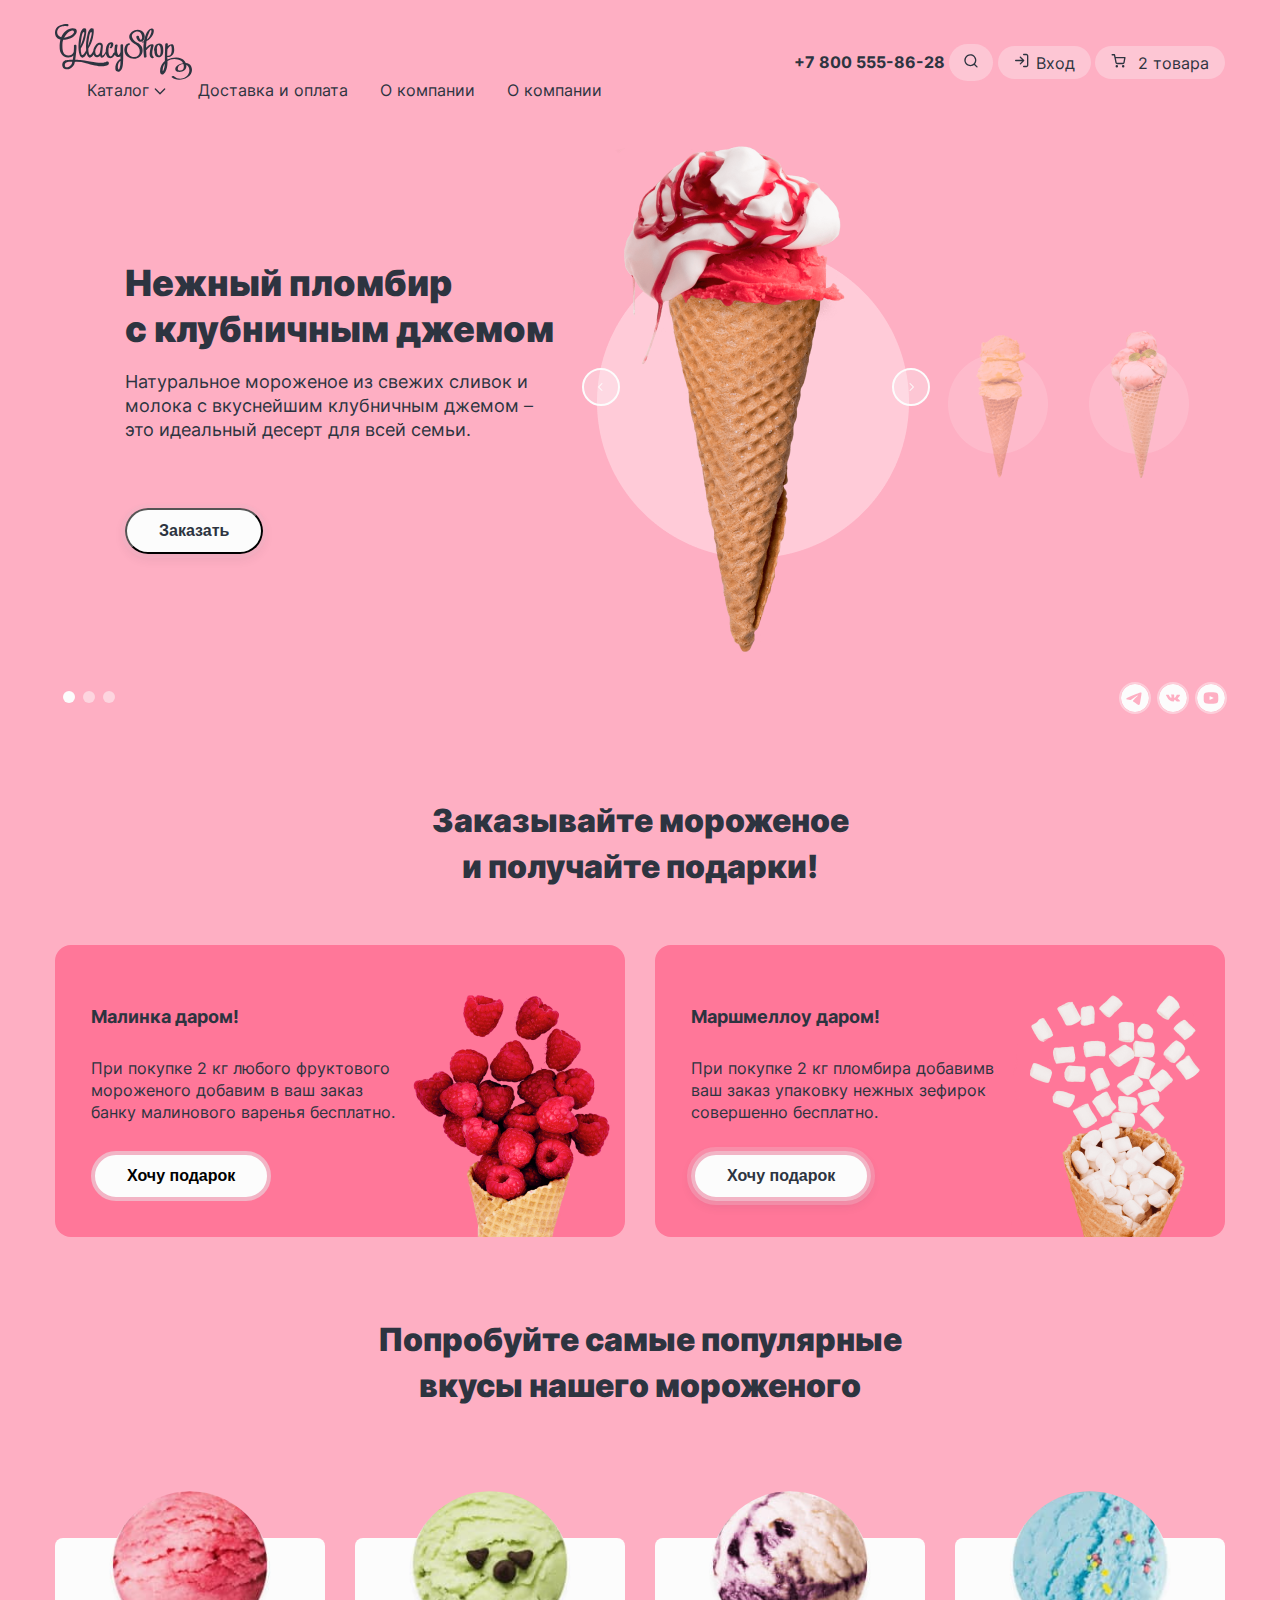
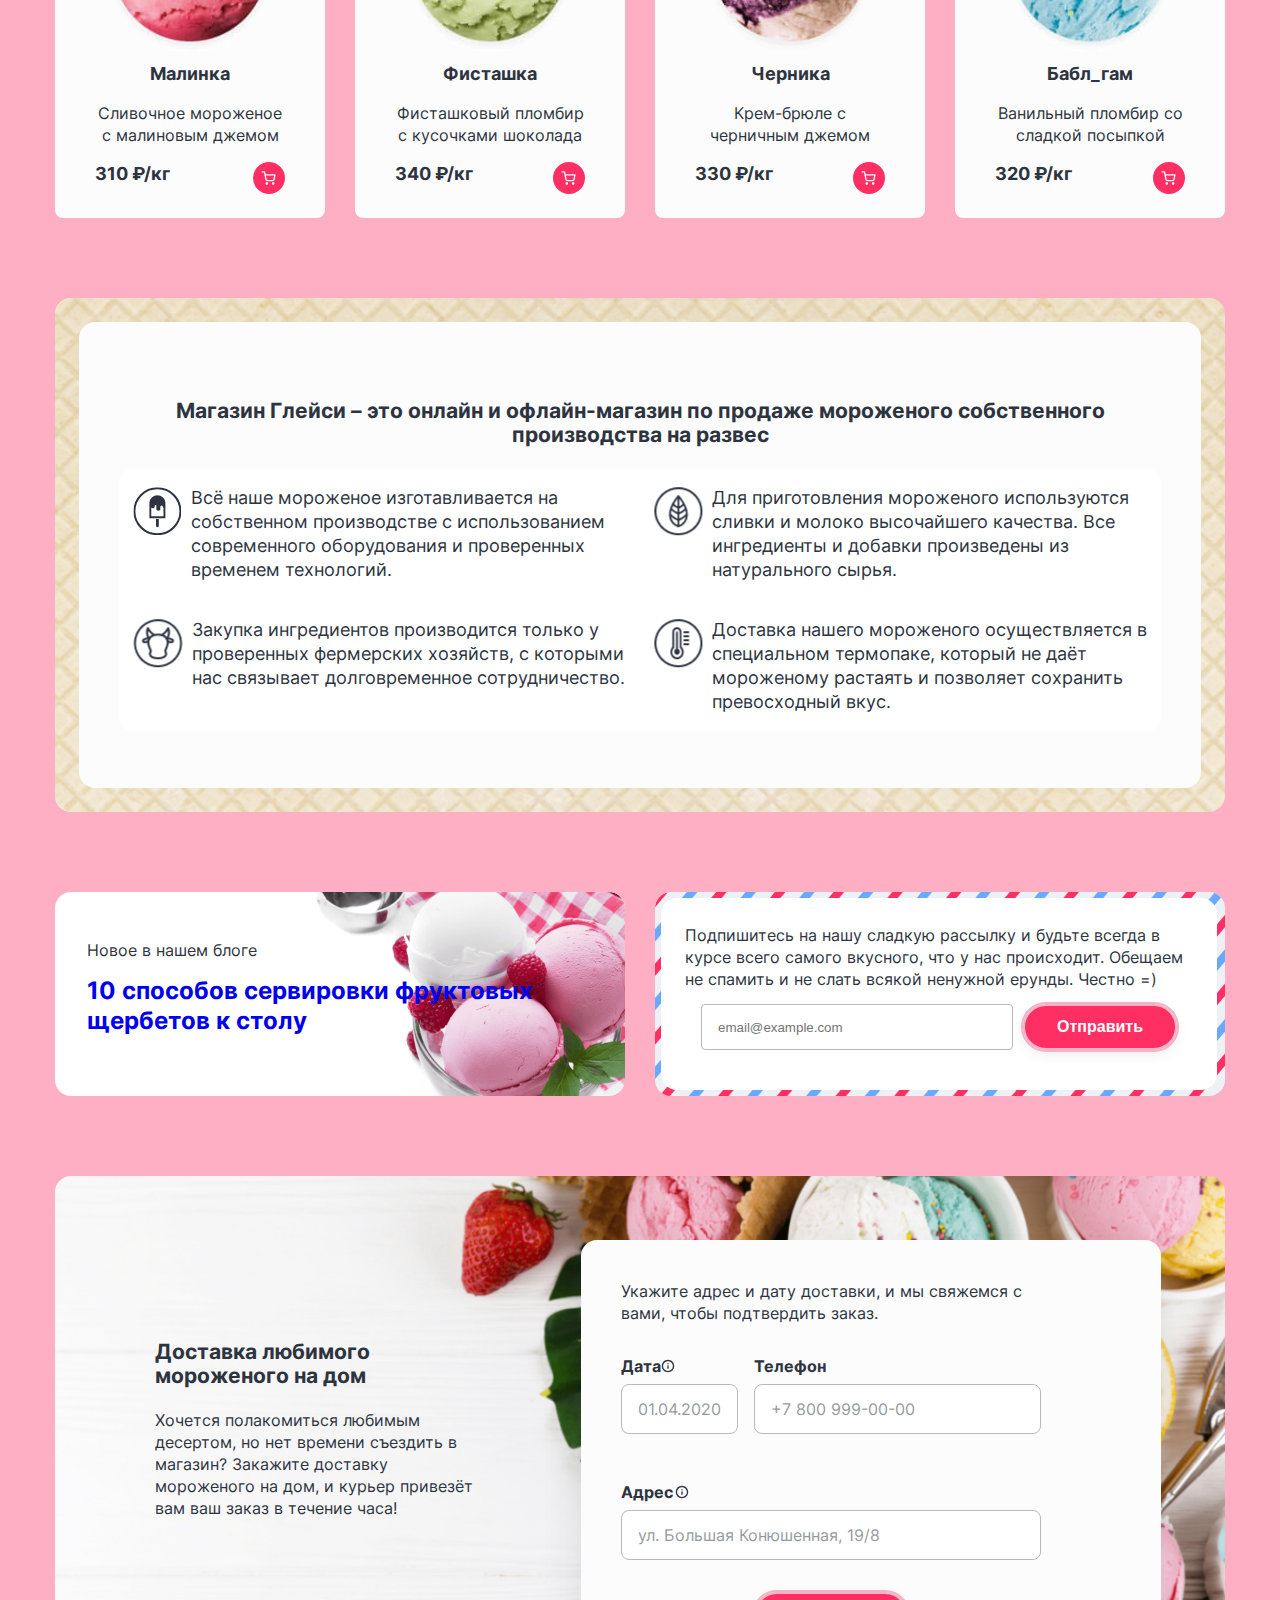
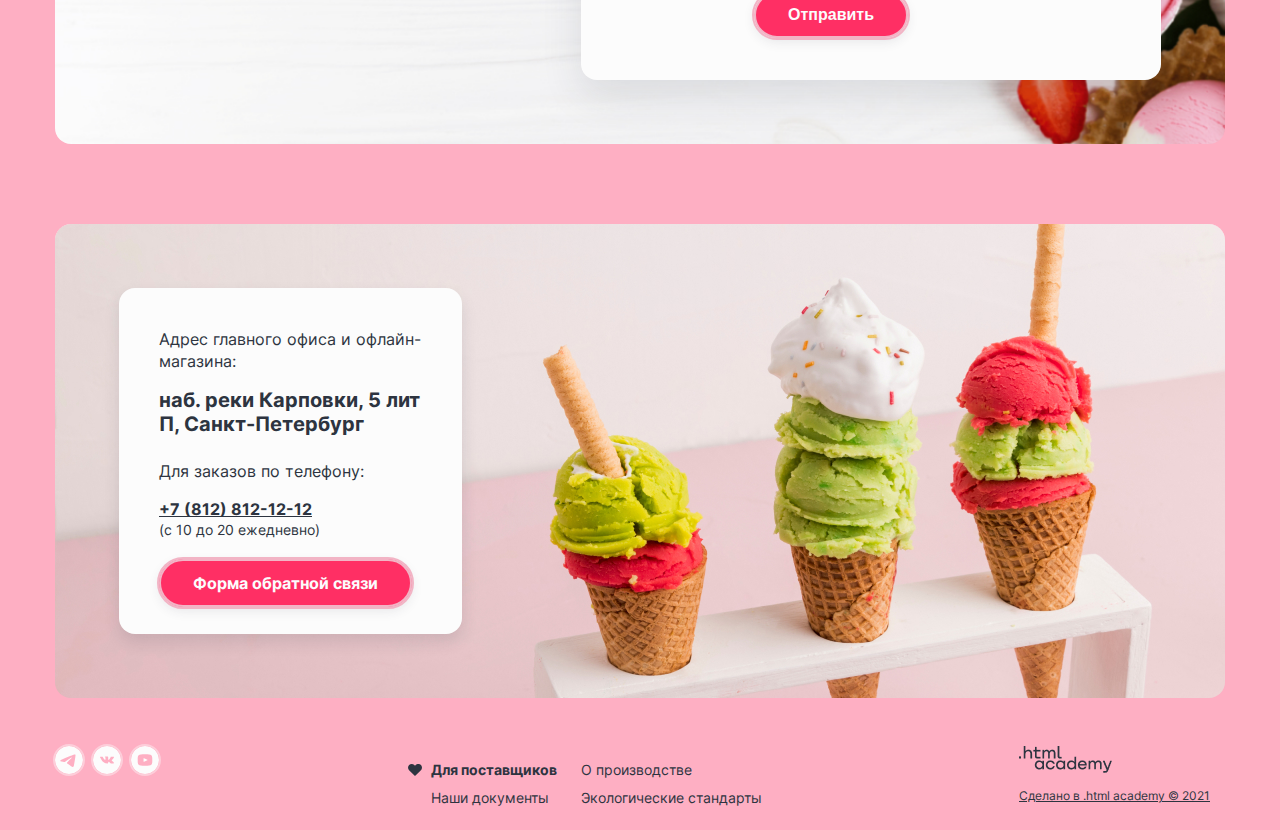
==== commit c113cd0b: "после проверки 111" ====
--- a/index.html
+++ b/index.html
@@ -4,10 +4,10 @@
 <head>
     <meta charset="UTF-8">
     <meta http-equiv="X-UA-Compatible" content="IE=edge">
-    <meta name="viewport" content="width=device-width, initial-scale=1.0">
+    <meta name="viewport" content="width=device-width, initial-scale=1.0">  
     <title>GLACY</title>
     <link rel="stylesheet" href="css/style.css">
-
+    <link rel="shortcut icon" href="favicon.ico" type="image/x-icon">
 </head>
 
 <body>
@@ -31,10 +31,10 @@
                                 <div class="popover-catalog-inner">
                                     <p class="popover-catalog-title">Новинки</p>
                                     <ul class="popover-catalog-list">
-                                        <li class="popover-catalog-item">Сливочное</li>
-                                        <li class="popover-catalog-item">Щербеты</li>
-                                        <li class="popover-catalog-item">Фруктовый лед</li>
-                                        <li class="popover-catalog-item">Мелорин</li>
+                                        <li class="popover-catalog-item"><a>Сливочное</a></li>
+                                        <li class="popover-catalog-item"><a>Щербеты</a></li>
+                                        <li class="popover-catalog-item"><a>Фруктовый лед</a></li>
+                                        <li class="popover-catalog-item"><a>Мелорин</a></li>
                                     </ul>
                                 </div>
                             </div>
@@ -46,6 +46,7 @@
 
 
                         <li class="list-item"><a class="menu-link left" href="#">Доставка и оплата</a></li>
+                        <li class="list-item"><a class="menu-link left" href="#index.html">О компании</a></li>
                         <li class="list-item"><a class="menu-link left" href="#index.html">О компании</a></li>
                     </ul>
                 </nav>
@@ -148,9 +149,7 @@
 
                     <!------------------popover КОРЗИНА----------------->
                     <div class="popover popover__cart">
-                        <button class="popover__close-button button-light">
-                            <span class="visually-hidden">Закрыть</span>
-                        </button>
+                       
                         <div class="popover__content">
                             <h4 class="popover__title">Корзина</h4>
 
@@ -161,6 +160,7 @@
                                     <img class="cart-img" src="images/cart/raspberry-small.png" alt="" width="46"
                                         height="46">
                                     <p class="cart-item-title">Малинка</p>
+                                    
                                     <p class="cart-details">1 кг &times; 310₽ </p>
                                     <p class="cart-price">310 ₽</p>
                                     <button class="cart-close-button">
--- a/css/style.css
+++ b/css/style.css
@@ -2,7 +2,7 @@
     font-family: "Inter";
     font-style: normal;
     font-weight: 700;
-    src: url("fonts/inter-700.woff2") format("woff2");
+    src: url("../fonts/inter-700.woff2") format("woff2");
     font-display: swap;
 }
 
@@ -10,7 +10,7 @@
     font-family: "Inter";
     font-style: normal;
     font-weight: 400;
-    src: url("fonts/inter-400.woff2") format("woff2");
+    src: url("../fonts/inter-400.woff2") format("woff2");
     font-display: swap;
 }
 
@@ -18,7 +18,7 @@
     font-family: "Inter";
     font-weight: 900;
     font-style: normal;
-    src: url("fonts/inter-900.woff2") format("woff2");
+    src: url("../fonts/inter-900.woff2") format("woff2");
     font-display: swap;
 }
 
@@ -55,7 +55,10 @@
     overflow: hidden;
 }
 
-
+.img{
+    max-width: 100%;
+    object-fit: contain;
+}
 
 /*-----------------------header---------------------------*/
 
@@ -63,12 +66,14 @@
 .header {
     display: flex;
     justify-content: space-between;
+    flex-wrap: wrap;
     padding: 24px 0;
 
 }
 
 .navigation-list {
     display: flex;
+    flex-wrap: wrap;
     list-style-type: none;
     font-weight: 400;
     font-size: 16px;
@@ -93,7 +98,6 @@
 
 .left-list .menu-link {
     padding: 8px 16px;
-
 }
 
 .navigation__arrow-down {
@@ -294,13 +298,15 @@
 
 .top__slider-main-pagination:hover {
     background-color: rgba(252, 252, 252, 1);
-    background-repeat: no-repeat;
+  
     border: 2px solid rgba(252, 252, 252, 1);
 }
 
 .top__slider-main-pagination:active {
     background-color: rgba(252, 252, 252, 0.5);
+   
     border: 2px solid rgba(252, 252, 252, 0.5);
+
 }
 
 
@@ -315,6 +321,7 @@
 .top__slider-main-pagination.arrow-next:focus {
     background-image: url(../images/arrow-next-black.svg);
     background-position: right 8px center;
+    background-repeat: no-repeat;
 }
 
 .top__slider-main-pagination.arrow-back:hover,
@@ -322,6 +329,7 @@
 .top__slider-main-pagination.arrow-back:focus {
     background-image: url(../images/arrow-prew-black.svg);
     background-position: left 8px center;
+    background-repeat: no-repeat;
 }
 
 
@@ -332,8 +340,7 @@
     text-align: center;
     background-color: #FCFCFC;
     color: #2D3440;
-    border: 2px solid rgba(242, 180, 197, 0.4);
-    outline: 2px solid rgba(242, 180, 197, 0.4);
+    outline: 4px solid rgba(242, 180, 197, 0.4);
     border-radius: 26px;
     font-weight: 700;
     font-size: 16px;
@@ -1271,6 +1278,12 @@
 
 .control-input[type="radio"]+.control-mark {
     border-radius: 50%;
+    position: absolute;
+    top: 2px;
+    width: 16px;
+    height: 16px;
+    border: 2px solid #2D3440;
+
 }
 
 .control-label {
@@ -1280,13 +1293,13 @@
     margin-left: 26px;
 }
 
-.control-input[type="radio"]:checked+.control-mark::before {
+.control-input[type="radio"]:checked + .control-mark::before {
     position: absolute;
     top: 4px;
     left: 4px;
     width: 8px;
     height: 8px;
-    background-color: #FCFCFC;
+    background-color: #2D3440;
     border-radius: 50%;
     content: "";
 }
@@ -1312,15 +1325,13 @@
     margin-right: 0;
 }
 
-.control-mark {
-    position: absolute;
-    top: 2px;
+.control-input[type="checkbox"]+.control-mark{
+    position: absolute;
     width: 16px;
     height: 16px;
-    border: 2px solid #2D3440;
-    border-radius: 4px;
-}
-
+  background-image: url(../images/catalog/filter/square-check.svg);
+  background-repeat: no-repeat; 
+}
 .control:hover .control-mark {
     border-color: #FCFCFC;
 }
@@ -1499,7 +1510,7 @@
 }
 
 
-/*-------popover----*/
+/*-------popover КОРЗИНА----*/
 
 
 .popover {
@@ -1512,28 +1523,20 @@
     font-weight: 700;
     font-size: 18px;
     line-height: 22px;
+    padding: 48px;
     min-height: 158px;
     color: #2D3440;
     background-color: #FCFCFC;
     border-radius: 8px;
     box-shadow: 0 15px 40px 0 rgba(45, 52, 64, 0.12);
-    display: none;
+ display: none;
 }
 
 .popover__open {
     display: block;
 }
 
-.popover__content {
-    padding: 48px;
-}
-
-.popover__close-button {
-    position: absolute;
-    top: 0;
-    right: 0;
-
-}
+
 
 .popover__cart .popover__close-button {
     padding-left: 54px;
@@ -1567,10 +1570,12 @@
 
 .cart-item {
     display: grid;
-    grid-template-columns: 46px 120px 70px 20px;
+    width: 345px;
+    grid-template-columns: 46px 1fr 70px 18px;
     grid-template-rows: 1fr 1fr;
     margin-bottom: 24px;
     gap: 2px 16px;
+    align-items: flex-start;
 }
 
 .cart-img {
@@ -1579,7 +1584,6 @@
 }
 
 .cart-item-title {
-
     grid-row: 1/2;
     margin: 0;
     padding: 0;
@@ -1599,6 +1603,7 @@
 
 .cart-price {
     grid-row: 1/3;
+    margin-top: 12px;
 
 }
 
@@ -1606,23 +1611,27 @@
     grid-row: 1/3;
     border: none;
     background-color: transparent;
+    margin-top: 12px;
+    padding: 0;
+   
 }
 
 .cart-item+.cart-item {
     margin-top: 24px;
 
 }
+.cart-item:last-child{
+    margin-bottom: 64px;
+}
 
 .popover-sum {
     display: flex;
-    justify-content: flex-end;
-    margin-top: 64px;
-
-}
-
-.cart-sum {
-    margin-left: 32px;
-}
+    justify-content: space-between;
+    margin-top: 30px;
+    position: relative;
+}
+
+
 
 .popover-sum::before {
     position: absolute;
@@ -1631,7 +1640,7 @@
     height: 1px;
     background-color: rgba(231, 231, 231, 1);
     content: "";
-    bottom: 124px;
+    top:-24px;
 }
 
 /*-----------модальное окно ФИО------*/
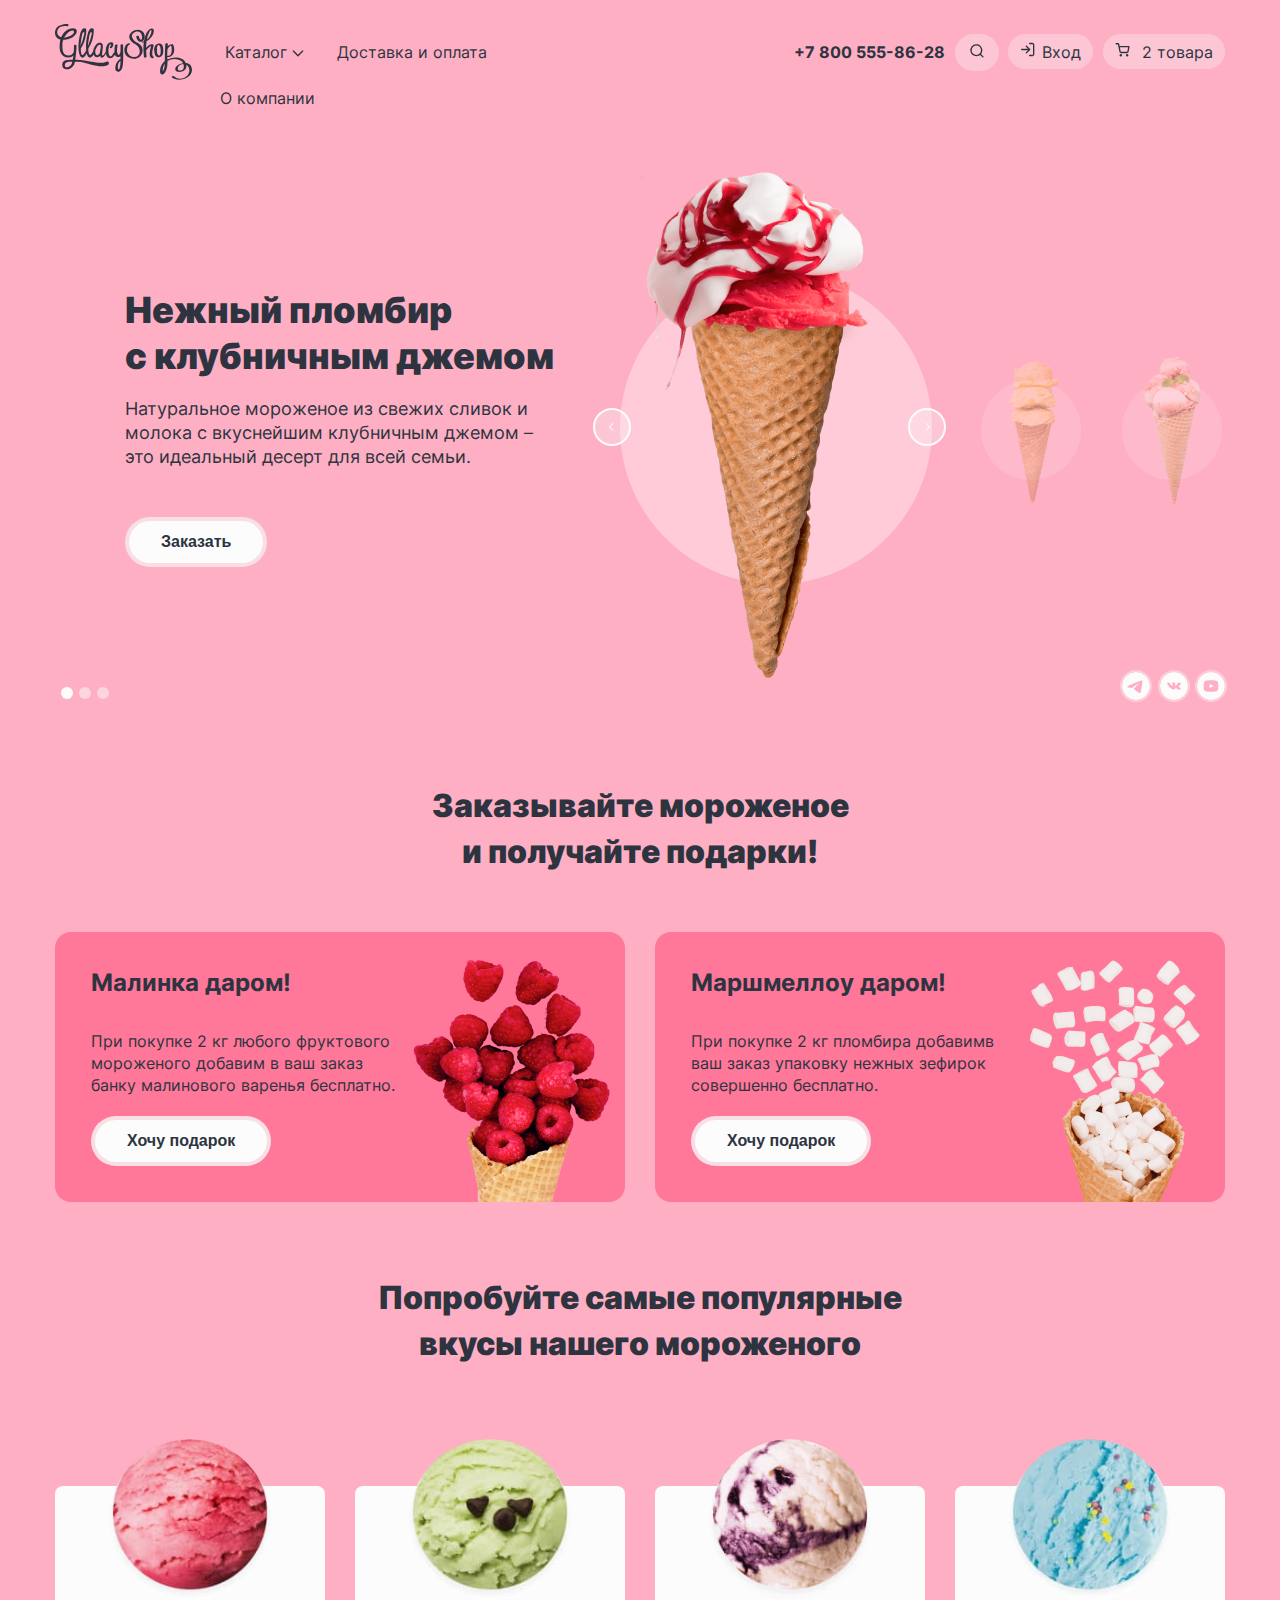
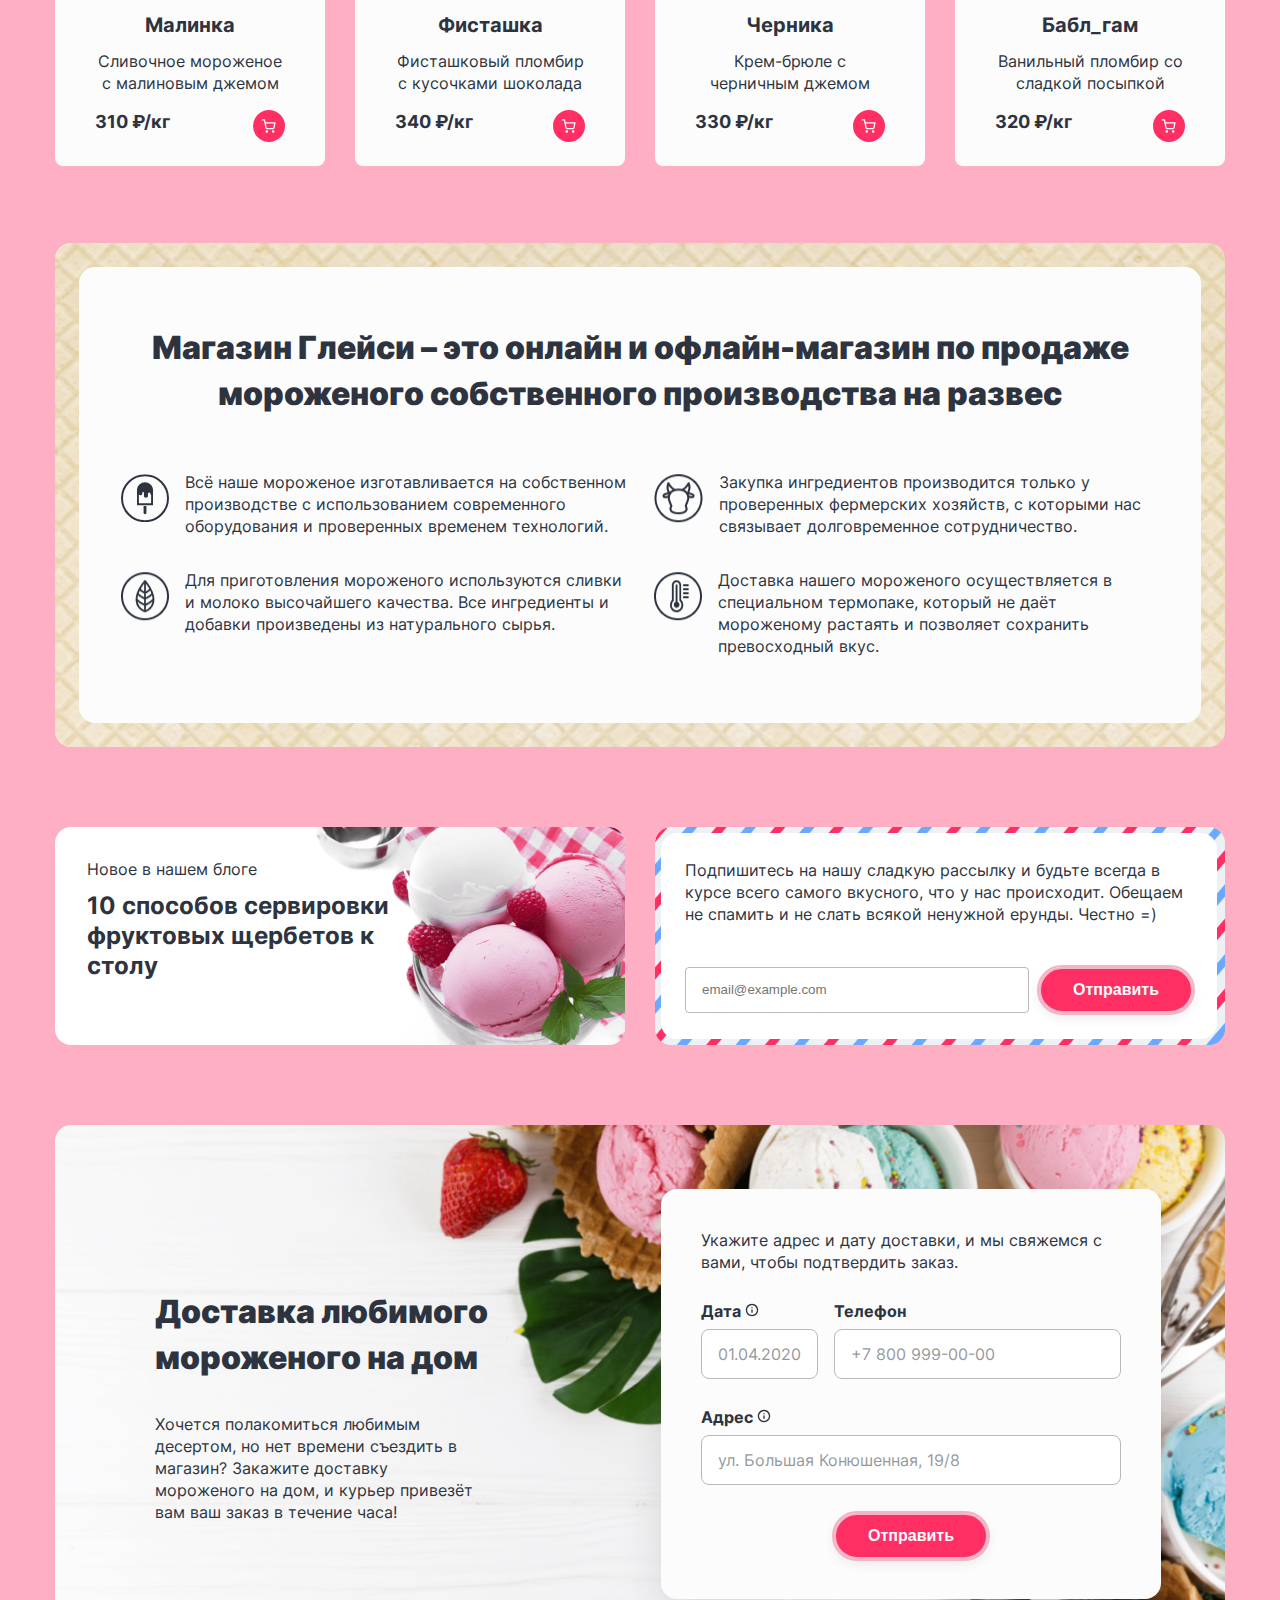
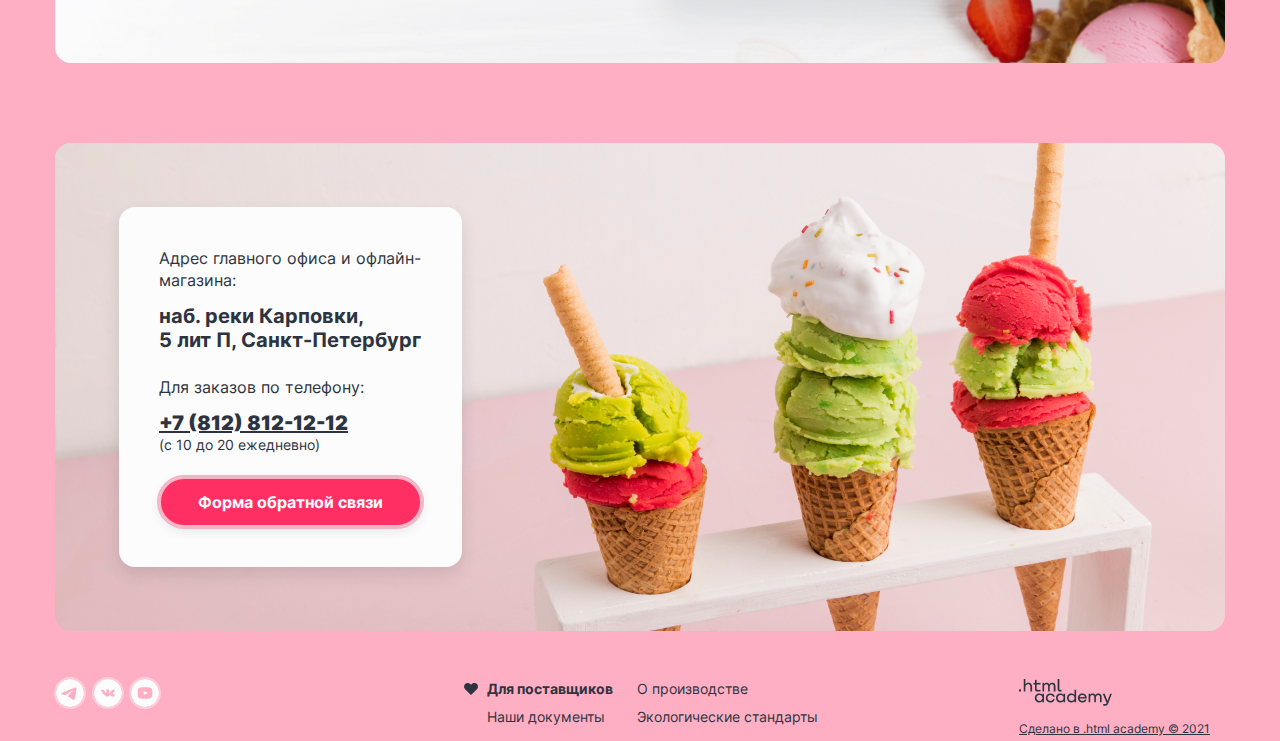
==== commit f8263ae4: "Merge pull request #8 from elenaborisova58/master" ====
--- a/index.html
+++ b/index.html
@@ -10,7 +10,7 @@
     <link rel="shortcut icon" href="favicon.ico" type="image/x-icon">
 </head>
 
-<body>
+<body class="slide-1">
     <div class="main__container">
         <header class="header">
             <div class="header__info">
@@ -26,7 +26,7 @@
                                         fill="#2D3440" />
                                 </svg>
                             </a>
-                            <!------------------popover catalog-------->
+                            <!------------------popover НОВИНКИ------->
                             <div class="popover popover__catalog">
                                 <div class="popover-catalog-inner">
                                     <p class="popover-catalog-title">Новинки</p>
@@ -47,7 +47,7 @@
 
                         <li class="list-item"><a class="menu-link left" href="#">Доставка и оплата</a></li>
                         <li class="list-item"><a class="menu-link left" href="#index.html">О компании</a></li>
-                        <li class="list-item"><a class="menu-link left" href="#index.html">О компании</a></li>
+                        
                     </ul>
                 </nav>
             </div>
@@ -157,14 +157,14 @@
 
                             <ul class="cart-item-list">
                                 <li class="cart-item">
-                                    <img class="cart-img" src="images/cart/raspberry-small.png" alt="" width="46"
+                                    <img class="cart-img" src="images/cart/raspberry-small.png" alt="мини-картинка с мороженым" width="46"
                                         height="46">
                                     <p class="cart-item-title">Малинка</p>
                                     
                                     <p class="cart-details">1 кг &times; 310₽ </p>
                                     <p class="cart-price">310 ₽</p>
                                     <button class="cart-close-button">
-                                        <svg width="16" height="16" viewBox="0 0 16 16" fill="none"
+                                        <svg width="16" height="16" viewBox="0 0 16 16" fill="currentColor"
                                             xmlns="http://www.w3.org/2000/svg">
                                             <path fill-rule="evenodd" clip-rule="evenodd"
                                                 d="M12.803 4.138a.667.667 0 1 0-.943-.943L8 7.056l-3.862-3.86a.667.667 0 1 0-.943.942L7.056 8l-3.86 3.861a.667.667 0 1 0 .942.943L8 8.942l3.861 3.861a.667.667 0 1 0 .943-.943L8.942 8l3.861-3.862Z"
@@ -175,13 +175,13 @@
                                 </li>
 
                                 <li class="cart-item">
-                                    <img class="cart-img" src="images/cart/buble-gym-small.png" alt="" width="46"
+                                    <img class="cart-img" src="images/cart/buble-gym-small.png" alt="мини-картинка с мороженым" width="46"
                                         height="46">
                                     <p class="cart-item-title">Бабл-гам</p>
                                     <p class="cart-details">1,5 кг &times; 320 ₽ </p>
                                     <p class="cart-price">480 ₽</p>
                                     <button class="cart-close-button">
-                                        <svg width="16" height="16" viewBox="0 0 16 16" fill="none"
+                                        <svg width="16" height="16" viewBox="0 0 16 16" fill="currentColor"
                                             xmlns="http://www.w3.org/2000/svg">
                                             <path fill-rule="evenodd" clip-rule="evenodd"
                                                 d="M12.803 4.138a.667.667 0 1 0-.943-.943L8 7.056l-3.862-3.86a.667.667 0 1 0-.943.942L7.056 8l-3.86 3.861a.667.667 0 1 0 .942.943L8 8.942l3.861 3.861a.667.667 0 1 0 .943-.943L8.942 8l3.861-3.862Z"
@@ -209,12 +209,13 @@
         <main class="main">
 
             <section class="slider">
-                <div class="top__slider-1">
+                <div class="top__slider-1 active">
 
                     <div class="top__slider-info">
                         <h2 class="top__slider-title">Нежный пломбир<br>с клубничным джемом</h2>
                         <p class="top__slider-text">Натуральное мороженое из свежих сливок
-                            и молока с вкуснейшим клубничным джемом – это идеальный десерт для всей семьи. </p>
+                            и молока с вкуснейшим клубничным джемом – это идеальный десерт для всей семьи.
+                        </p>
                         <button class="button-white top__slider-btn">Заказать</button>
                     </div>
 
@@ -234,7 +235,7 @@
                     </div>
                 </div>
 
-                <div class="top__slider-2">
+                <div class="top__slider-2 ">
                     <div class="top__slider-info">
                         <h2 class="top__slider-title">Сливочное мороженое <br>со вкусом банана</h2>
                         <p class="top__slider-text"> Сливочное мороженое с ярким банановым вкусом подарит вам свежесть и
@@ -321,18 +322,20 @@
                     <!---------------------------социальные сети------------------------------>
 
                     <ul class="social-links for-slider">
-                        <li class="social-link"><a href="https://t.me/htmlacademy">
-                                <img src="images/social-links/telegram.svg" width="24" height="24" alt="телеграмм">
+                        <li class="social-link"> <a href="https://www.youtube.com/user/htmlacademyru">
+                            <img src="images/social-links/youtube.svg" width="24" height="24" alt="ютьюб">
+                        </a>
+                    </li>
+
+                       
+                        <li class="social-link"><a href="https://vk.com/htmlacademy">
+                                <img src="images/social-links/vk.svg" width="24" height="24"  alt="вконтакте">
                             </a>
                         </li>
-                        <li class="social-link"><a href="https://vk.com/htmlacademy">
-                                <img src="images/social-links/vk.svg" width="24" height="24" alt="вконтакте">
-                            </a>
-                        </li>
-                        <li class="social-link"> <a href="https://www.youtube.com/user/htmlacademyru">
-                                <img src="images/social-links/youtube.svg" width="24" height="24" alt="ютьюб">
-                            </a>
-                        </li>
+                        <li class="social-link"><a href="https://t.me/htmlacademy">
+                            <img src="images/social-links/telegram.svg" width="24" height="24" alt="телеграмм" >
+                        </a>
+                    </li>
                     </ul>
                 </div>
             </section>
@@ -350,7 +353,7 @@
                                 <p class="gifts-text">При покупке 2 кг любого фруктового мороженого добавим в ваш заказ
                                     банку малинового
                                     варенья бесплатно.</p>
-                                <button class="gifts-btn">Хочу подарок</button>
+                                <button class="button-white gifts-btn">Хочу подарок</button>
                             </li>
                         </ul>
                     </div>
@@ -426,15 +429,15 @@
                                 <p>Всё наше мороженое изготавливается на собственном производстве с использованием
                                     современного оборудования и проверенных временем технологий.</p>
                             </li>
+                            <li class="info__text"><img class="info-logo" src="images/info-logo/info-cow.png"
+                                    alt="ингридиенты высочайшего качества">
+                                <p>Закупка ингредиентов производится только у проверенных фермерских хозяйств, с
+                                    которыми нас связывает долговременное сотрудничество.</p>
+                            </li>
                             <li class="info__text"><img class="info-logo" src="images/info-logo/info-leaf.png"
-                                    alt="ингридиенты высочайшего качества">
+                                    alt=" поставщики- проверенные фермерские хозяйства">
                                 <p>Для приготовления мороженого используются сливки и молоко высочайшего качества. Все
                                     ингредиенты и добавки произведены из натурального сырья.</p>
-                            </li>
-                            <li class="info__text"><img class="info-logo" src="images/info-logo/info-cow.png"
-                                    alt="проверенные фермерские хозяйства">
-                                <p>Закупка ингредиентов производится только у проверенных фермерских хозяйств, с
-                                    которыми нас связывает долговременное сотрудничество.</p>
                             </li>
                             <li class="info__text"><img class="info-logo" src="images/info-logo/info-thermometer.png"
                                     alt="достака в специальной термоупаковке">
@@ -450,9 +453,10 @@
 
                 <div class="subscription__inner">
                     <div class="subscription__serving">
-                        <p>Новое в нашем блоге</p>
-                        <a class="subscription__serving-link" href="#">10 способов сервировки фруктовых щербетов
+                        <p>Новое в нашем блоге
+                        <a class="subscription__serving-link" href="#">10 способов сервировки  фруктовых щербетов
                             к столу</a>
+                        </p>
                     </div>
                     <div class="subscription__color-border">
                         <div class="subscription__to-mailing">
@@ -485,17 +489,18 @@
                     <p class="info-form">Укажите адрес и дату доставки, и мы свяжемся с вами, чтобы подтвердить заказ.
                     </p>
 
-                    <p class="form delivery__date"><label for="date">Дата</label>
-                        <img class="tooltype tooltype-date" src="images/info.svg" width="14" height="14" alt="тултип">
+                    <p class="form delivery__date"><label for="date">Дата
+                        <img class="tooltype tooltype-date" src="images/info.svg" width="14" height="14" alt="тултип"></label>
                         <input class="field" id="date" type="text" name="date" placeholder="01.04.2020">
                     </p>
 
                     <p class="form delivery__phone"><label for="phone">Телефон</label>
                         <input class="field" id="phone" type="text" name="phone" placeholder="+7 800 999-00-00">
                     </p>
-                    <p class="form delivery__adress"><label for="adress">Адрес</label>
-                        <img class="tooltype tooltype-adress" src="images/info.svg" width="14" height="14" alt="тултип">
-                        <span class="tooltype-text">Введите название улицы, дома и квартиры</span>
+                    <p class="form delivery__adress"><label for="adress">Адрес
+                        <img class="tooltype-adress" src="images/info.svg" width="14" height="14" alt="тултип"></label>
+                        <span class="tooltype-text" role="tooltip" id="tooltip-adress">Введите название улицы, дома и квартиры </span>
+                      
                         <input class="field" id="adress" type="text" name="adress"
                             placeholder="ул. Большая Конюшенная, 19/8">
                     </p>
@@ -511,7 +516,7 @@
 
                 <div class="contacts__adress">
                     <p>Адрес главного офиса и офлайн-магазина:</p>
-                    <h5 class="contacts__title">наб. реки Карповки, 5 лит П, Санкт-Петербург</h5>
+                    <h5 class="contacts__title">наб. реки Карповки,<br> 5 лит П, Санкт-Петербург</h5>
                     <p>Для заказов по телефону:</p>
                     <a class="contacts__phone" href="tel:+78128121212"><b>+7 (812) 812-12-12</b></a>
                     <p class="contacts__subtitle">(с 10 до 20 ежедневно)</p>
--- a/css/style.css
+++ b/css/style.css
@@ -26,7 +26,7 @@
     height: 100%;
 }
 
-body {
+body{
     margin: 0;
     display: flex;
     flex-direction: column;
@@ -35,7 +35,17 @@
     font-size: 18px;
     line-height: 24px;
     color: #2D3440;
-    background-color: #FEAFC3;
+    background-color: rgba(254, 175, 195, 1);
+  
+}
+.slide-2{
+    background-color: rgba(105, 169, 255, 1);
+} 
+.slide-3{
+    background-color: rgba(252, 200, 80, 1);
+}
+.slide-1{
+    background-color: rgba(254, 175, 195, 1);
 }
 
 .main__container {
@@ -69,6 +79,10 @@
     flex-wrap: wrap;
     padding: 24px 0;
 
+}
+
+.navigation {
+    padding-top: 10px;
 }
 
 .navigation-list {
@@ -88,36 +102,46 @@
 .header__info {
     width: 575px;
     display: flex;
-    align-items: center;
+    align-items: flex-start;
     flex-wrap: wrap;
 }
 
 .left-list {
-    margin-left: 16px;
+    margin-left: 14px;
+    width: 424px;
+}
+
+.left-list .list-item {
+    margin-bottom: 10px;
+    padding: 8px 0;
 }
 
 .left-list .menu-link {
-    padding: 8px 16px;
+    padding: 8px 19px;
 }
 
 .navigation__arrow-down {
     height: 10px;
 }
 
+.menu-link.left:last-child{
+padding-left: 14px;
+
+}
 /*___________2 часть хедера "right"___________________*/
 
 .right-list {
-    width: 431px;
+    width: 424px;
     display: flex;
     justify-content: space-between;
-    align-items: center;
-    padding: 12px 0;
+    align-items: flex-start;
+    padding: 10px 0;
 
 }
 
 .right-list .list-item:not(:first-child) {
     box-sizing: border-box;
-    padding: 6px 16px;
+    padding: 7px 12px;
     background-color: rgba(252, 252, 252, 0.3);
     border-radius: 30px;
 }
@@ -128,6 +152,53 @@
 
 .navigation-icon {
     margin-right: 6px;
+}
+
+
+
+.navigation-icon.search-logo {
+    margin: 0 6px;
+}
+
+
+.left-list .list-item:hover {
+
+    
+    background-color: rgba(252, 252, 252, 0.5);
+    border-radius: 30px;
+    
+}
+
+.left-list .list-item:focus {
+    background-color: rgba(252, 252, 252, 0.5);
+    outline: solid 2px rgba(45, 52, 64, 1);
+    border-radius: 30px;
+    
+}
+
+.left-list .list-item:active {
+    background-color: rgba(252, 252, 252, 1);
+  
+}
+
+
+.right-list .list-item:hover {
+    background-color: rgba(252, 252, 252, 0.5);
+    border-radius: 30px;
+
+}
+
+.right-list .list-item:focus {
+
+    background-color: rgba(252, 252, 252, 0.5);
+    border-radius: 30px;
+    outline: 2px solid #2D3440;
+
+}
+
+.right-list .list-item:active {
+    background-color: rgba(252, 252, 252, 1);
+    border-radius: 30px;
 }
 
 .link-phone {
@@ -136,64 +207,35 @@
     line-height: 20px;
     text-decoration: none;
     color: inherit;
-}
-
-.navigation-icon.search-logo {
-    margin: 0 6px;
-}
-
-
-.left-list .list-item:hover {
-
-    padding-top: 6px;
-    padding-bottom: 6px;
-    background-color: rgba(252, 252, 252, 0.5);
-    border-radius: 30px;
-    padding: 8px 0;
-}
-
-.left-list .list-item:focus {
-    background-color: rgba(252, 252, 252, 0.5);
-    outline: solid 2px rgba(45, 52, 64, 1);
-    border-radius: 30px;
-    padding: 8px 0;
-}
-
-.left-list .list-item:active {
-    background-color: rgba(252, 252, 252, 1);
-    padding: 8px 0;
-}
-
-
-.right-list .list-item:hover {
-    background-color: rgba(252, 252, 252, 0.5);
-    border-radius: 30px;
-
-}
-
-.right-list .list-item:focus {
-
-    background-color: rgba(252, 252, 252, 0.5);
-    border-radius: 30px;
-    outline: 2px solid #2D3440;
-
-}
-
-.right-list .list-item:active {
-    background-color: rgba(252, 252, 252, 1);
-    border-radius: 30px;
-}
+    margin-top: 8px;
+    margin-left: -7px;
+    display: block;
+}
+.right-list .list-item:first-child:hover{
+    opacity: 0.8;
+background-color: transparent;
+}
+.right-list .list-item:first-child:active{
+    opacity: 0.6;
+}
+
+/*****    margin-right: 6px;
+    position: absolute;
+    left: 0;
+    top: 0;
+}*/
 
 
 /*-------------------------------------слайдер----------------------------*/
 .top__slider-1 {
     display: flex;
+    align-items: center;
 }
 
 .top__slider-info {
     box-sizing: border-box;
     width: 540px;
-    padding: 136px 41px 114px 70px;
+    padding: 94px 41px 100px 70px;
 }
 
 .top__slider-title {
@@ -208,12 +250,13 @@
 .top__slider-images {
     box-sizing: border-box;
     width: 316px;
-    margin: 21px 0 26px 0;
+    margin: 21px 10px 26px 23px;
     background-image: url(../images/slider/page1/raund1.png);
     background-repeat: no-repeat;
     background-position: 50% 50%;
 }
 
+
 .top__slider-next-image {
     margin-left: 41px;
 }
@@ -227,7 +270,8 @@
 }
 
 .top__slider-btn {
-    margin-top: 48px;
+    margin-top: 30px;
+    margin-right: 2px;
 }
 
 /*------slide-2-----------*/
@@ -276,12 +320,13 @@
 }
 
 .top__slider-control-button {
-    width: 348px;
-    position: absolute;
-    display: flex;
+    width: 353px;
+    position: absolute;
+    display: flex;
+    align-items: center;
     justify-content: space-between;
-    top: 41%;
-    left: 45%;
+    top: 46%;
+    left: 46%;
 }
 
 .top__slider-main-pagination {
@@ -338,48 +383,45 @@
 .button-white {
     padding: 12px 32px;
     text-align: center;
-    background-color: #FCFCFC;
+    background-color: rgba(252, 252, 252, 1);
     color: #2D3440;
-    outline: 4px solid rgba(242, 180, 197, 0.4);
+border: 4px solid rgba(242, 180, 197, 0.4);
     border-radius: 26px;
     font-weight: 700;
     font-size: 16px;
-    box-shadow: 0 4px 12px 0 rgba(45, 52, 64, 0.1);
     cursor: pointer;
 }
 
 .button-white:hover {
-    background-color: rgba(252, 252, 252, 0.4);
-    border: 2px solid rgba(252, 252, 252, 1);
-    outline: 2px solid rgba(252, 252, 252, 1);
-
+    background-color: rgba(242, 180, 197, 1);
+    outline: 4px solid #FCFCFC;
+    
 }
 
 .button-white:focus {
-    background-color: rgba(252, 252, 252, 1);
-    border: 2px solid rgba(252, 252, 252, 1);
-    outline: 2px solid rgba(45, 52, 64, 1)
+
+    outline: 2px solid #2D3440;
+   
 }
 
 .button-white:active {
-    background-color: rgba(252, 252, 252, 0.4);
-    border: 2px solid rgba(252, 252, 252, 0.4);
-    outline: 2px solid rgba(45, 52, 64, 0.1);
-
+    background-color: rgba(242, 180, 197, 1);
+    outline: 2px solid #2D3440;
+   
 }
 
 .button-white:disabled {
     background-color: rgba(231, 231, 231, 1);
-    border: 2px solid rgba(252, 252, 252, 0.4);
-    outline: 2px solid rgba(252, 252, 252, 0.4);
+    border: 4px solid rgba(252, 252, 252, 0.4);
     color: rgba(185, 185, 185, 1);
 }
 
 /*_______________________ПАГИНАЦИЯ КРУГЛЯШКИ________________*/
 .slider-pagination-button {
+   
     width: 12px;
     height: 12px;
-    margin-left: 8px;
+    margin-left: 6px;
     background-color: rgba(252, 252, 252, 0.5);
     border: none;
     border-radius: 50%;
@@ -387,29 +429,32 @@
 }
 
 .top__slider-pagination {
+    position: absolute;
     list-style-type: none;
     display: flex;
     margin: 0;
     padding: 0;
+    left: 0;
+ bottom: 6px;
 
 }
 
 .slider-pagination-button:hover {
     background-color: rgba(252, 252, 252, 0.5);
-    border: 4px solid rgba(252, 252, 252, 1);
+    outline: 2px solid rgba(252, 252, 252, 1);
 
 }
 
 .slider-pagination-button:focus {
     background-color: rgba(252, 252, 252, 1);
-    border: 2px solid rgba(45, 52, 64, 1);
-
+   outline: 2px solid rgba(45, 52, 64, 1);
+  
 }
 
 .slider-pagination-button:active {
     background-color: rgba(252, 252, 252, 0.5);
-    border: 2px solid rgba(45, 52, 64, 1);
-
+    outline: 2px solid rgba(45, 52, 64, 1);
+    
 }
 
 .slider-pagination-button-current {
@@ -418,14 +463,23 @@
 
 
 /*-------------------социальные сети _________________________*/
+
 .social-links {
+
     display: flex;
     justify-content: space-between;
-    align-items: flex-start;
-    width: 104px;
-    cursor: pointer;
-}
-
+   right: 0;
+   bottom: 4px;
+    
+
+}
+.social-links.for-slider{
+    position: absolute;
+    flex-direction: row-reverse;
+}
+.social-link{
+    margin-left: 1px;
+}
 .social-link img {
     margin: 0;
     padding: 0;
@@ -444,19 +498,19 @@
 
 .social-link img:focus {
     color: rgba(252, 252, 252, 0.4);
-    background-color: rgba(45, 52, 64, 0.4);
+    background-color: #946F7E;
     outline: 2px solid rgba(252, 252, 252, 0.5);
+    fill-opacity: 0.5;
+    
 }
 
 .social-link img:active {
     background-color: #2D3440;
-    outline: 2px solid rgba(252, 252, 252, 0.5);
-}
-
-.slider__after {
-    display: flex;
-    justify-content: space-between;
-}
+    outline: 2px solid #2D3440;
+    border-radius: 60%;
+}
+
+
 
 /*----------------малинка даром----------------------------------*/
 
@@ -474,13 +528,13 @@
     font-weight: 900;
     font-size: 32px;
     line-height: 46px;
-    padding-top: 80px;
-    padding-bottom: 55px;
+    padding-top: 73px;
+    padding-bottom: 57px;
 
 }
 
 .gifts-title {
-    width: 434px;
+    width: 434px; 
 }
 
 .gifts-list {
@@ -495,6 +549,14 @@
     padding: 36px 219px 36px 36px;
 
 }
+
+.gifts-list-item h4{
+font-weight: 700;
+font-size: 24px;
+line-height: 30px;
+margin-top: 0;
+}
+   
 
 .gifts-inner {
     width: 570px;
@@ -519,33 +581,9 @@
     font-weight: 400;
     font-size: 16px;
     line-height: 22px;
-    margin: 28px auto;
-}
-
-.gifts-btn {
-    text-align: center;
-    background-color: #FCFCFC;
-    border: 4px solid rgba(242, 180, 197, 1);
-    border-radius: 26px;
-    padding: 12px 32px;
-    font-weight: 700;
-    font-size: 16px;
-    cursor: pointer;
-}
-
-.gifts-btn:hover {
-    background-color: rgba(242, 180, 197, 1);
-    outline: 4px solid #FCFCFC;
-}
-
-.gifts-btn:focus {
-    outline: 2px solid #2D3440;
-}
-
-.gifts-btn:active {
-    background-color: rgba(242, 180, 197, 1);
-    outline: 2px solid #2D3440;
-}
+    margin: 20px auto;
+}
+
 
 
 
@@ -602,7 +640,7 @@
     box-sizing: border-box;
     background-image: url(../images/background/wafer.jpg);
     background-size: cover;
-    margin-top: 80px;
+    margin-top: 45px;
     padding: 24px;
     border-radius: 16px;
 }
@@ -612,17 +650,17 @@
     box-sizing: border-box;
     background-color: #FCFCFC;
     border-radius: 16px;
-    padding: 56px 40px;
+    padding: 50px 15px;
 }
 
 .info__list {
     display: flex;
-    justify-content: space-around;
+    justify-content: space-evenly;
     flex-wrap: wrap;
     margin: 0;
     padding: 0;
     list-style-type: none;
-    background-color: #fff;
+    background-color: #FCFCFC;
     border-radius: 16px;
     border-radius: 16px;
     border-image: url(../images/background/slice-wafer.png) 24 round round;
@@ -630,7 +668,12 @@
 }
 
 .info__title {
+    font-weight: 900;
+    font-size: 32px;
+    line-height: 46px;
     text-align: center;
+    margin-top: 8px;
+    margin-bottom: 38px;
 
 }
 
@@ -642,9 +685,15 @@
 
 }
 
+.info__text p{
+
+    font-weight: 400;
+    font-size: 16px;
+    line-height: 22px;
+}
 .info-logo {
-    padding-right: 16px;
-    transform: translateX(10%) translateY(40%);
+    margin-right: 16px;
+    transform: translateY(40%);
 
 }
 
@@ -656,38 +705,40 @@
     margin-top: 80px;
 
 }
-
+.subscription__serving {
+    box-sizing: border-box;
+    width: 570px;
+    background-image: url("../images/background/bgr-subsription-serving.jpg");
+    background-repeat: no-repeat;
+    background-size: cover;
+    border-radius: 16px;
+    padding: 32px;
+}
 .subscription__serving p {
     font-weight: 400;
     font-size: 16px;
     line-height: 20px;
-}
-
-.subscription__serving {
-    width: 570px;
-    box-sizing: border-box;
-    background-image: url("../images/background/bgr-subsription-serving.jpg");
-    background-repeat: no-repeat;
-
-    border-radius: 16px;
-    padding: 32px;
+    margin-top: 0;
 }
 
 .subscription__serving-link {
-    display: block;
+   display: block;
+   width: 303px;
     font-weight: 700;
     font-size: 24px;
     line-height: 30px;
     text-decoration: none;
+    color: inherit;
+    margin-top: 12px;
 }
 
 .subscription__color-border {
     box-sizing: border-box;
     width: 570px;
     background-image: url(../images/background/mailing.jpg);
+    background-size: cover;
     border-radius: 16px;
     padding: 6px;
-
 }
 
 .subscription__to-mailing {
@@ -709,7 +760,10 @@
 .subscription__to-mailing.field {
     width: 332px;
 }
-
+.field.field-subscribtion{
+    margin: 42px 0 0;
+    padding: 0;
+}
 .field.field-subscribtion {
     display: flex;
     border: none;
@@ -729,11 +783,11 @@
 }
 
 .subscription__to-mailing-form:hover {
-    border: 1px solid #2D3440;
+outline: 1px solid #2D3440;
 }
 
 .subscription__to-mailing-form:focus {
-    border: 2px solid #2D3440;
+    outline: 2px solid #2D3440;
 }
 
 /*_______________________РОЗОВАЯ КНОПКА В МАКЕТЕ_________________________*/
@@ -798,32 +852,34 @@
 
 .delivery__inner {
     width: 371px;
-    box-sizing: border-box;
+   
 }
 
 .delivery-title {
+    font-weight: 900;
+    font-size: 32px;
+    line-height: 46px;
     margin-top: 100px;
     margin-left: 36px;
-}
-
-.delivery__inner p {
+
+}
+.delivery__inner p{
     margin-left: 36px;
-}
-
-.delivery p {
     font-weight: 400;
     font-size: 16px;
     line-height: 22px;
 }
 
-.delivery-form {
+.delivery-form 
+{
+box-sizing: border-box;
     display: grid;
     grid-template-columns: 117px 287px;
-    gap: 16px;
+    gap: 28px 16px;
     width: 500px;
     background-color: #FCFCFC;
     border-radius: 16px;
-    padding: 40px 40px 42px;
+    padding: 40px;
     box-shadow: 0 15px 40px 0 rgba(45, 52, 64, 0.12);
 }
 
@@ -869,21 +925,11 @@
 
 }
 
-.tooltype {
-    position: absolute;
-    margin-top: 3px;
-}
-
-.tooltype-date {
-    margin-left: 40px;
-
-}
-
-.tooltype-adress {
-    margin-left: 54px;
-}
-
+.tooltype-adress{
+    cursor: pointer;
+}
 .tooltype-text {
+
     position: absolute;
     width: 169px;
     font-size: 12px;
@@ -891,14 +937,16 @@
     padding: 10px 8px 15px;
     border: 1px solid #B9B9B9;
     background-color: #fff;
+    border-radius: 4px;
     margin-left: 72px;
     z-index: 1;
-    visibility: hidden;
-
-}
-
-.tooltype-adress:hover.tooltype-text {
-    display: block;
+   visibility: hidden;
+}
+
+
+.tooltype-adress:hover + .tooltype-text {
+   visibility: visible;
+   
 }
 
 
@@ -914,28 +962,34 @@
     font-size: 16px;
     line-height: 20px;
     margin-bottom: 8px;
+   
+
 }
 
 .info-form {
     grid-column: 1/-1;
-    justify-self: start;
+    
     font-weight: 400;
     font-size: 16px;
     line-height: 22px;
     margin: 0;
     padding: 0;
 }
-
+.delivery__phone,
+.delivery__date{
+    margin: 0;
+    padding: 0;
+}
 .delivery__adress {
     grid-column: 1/-1;
+    margin: 0;
+    padding: 0;
 }
 
 .delivery-btn {
     grid-column: 1/-1;
     justify-self: center;
-    font-weight: 700;
     font-size: 16px;
-    cursor: pointer;
 }
 
 /*--------------------контакты-----------------------*/
@@ -947,6 +1001,7 @@
     padding: 64px;
     background-image: url("../images/background/bgr-contacts.jpg");
     background-repeat: no-repeat;
+    background-size: cover;
     border-radius: 16px;
 
 }
@@ -965,32 +1020,31 @@
 
 .contacts__adress p {
     margin-top: 0;
-}
-
-.contacts__title {
+    margin-bottom: 13px;
+}
+
+.contacts__title,
+.contacts__phone  {
     font-weight: 700;
     font-size: 20px;
     line-height: 24px;
     margin-top: 12px;
     margin-bottom: 24px;
-}
-
-.contacts__phone {
     color: inherit;
-    margin-top: 12px;
-
-}
+}
+
 
 .contacts__subtitle {
     font-weight: 400;
     font-size: 14px;
     line-height: 20px;
     margin-top: 0;
-    margin-bottom: 32px;
+   
 }
 
 .feedback-btn {
-
+display: block;
+margin-top: 22px;
     text-decoration: none;
     cursor: pointer;
 
@@ -1001,14 +1055,13 @@
 /*---------------------------------footer------------------*/
 .footer {
     display: flex;
-    justify-content: space-between;
+   justify-content: space-between;
     width: 1170px;
     padding-top: 48px;
 }
 
 .social-links {
     display: flex;
-    justify-content: space-between;
     width: 104px;
     padding: 0;
     margin: 0;
@@ -1024,7 +1077,8 @@
     font-weight: 400;
     font-size: 14px;
     line-height: 20px;
-    padding-bottom: 8px;
+    margin-top: 0;
+   margin-left: 112px;
 }
 
 .footer-link a {
@@ -1067,7 +1121,7 @@
 
 
 .breadcrumbs {
-    margin: 32 0 16;
+    margin: 32px 0 16px;
     padding: 0;
     display: flex;
     flex-direction: row;
@@ -1081,6 +1135,9 @@
     line-height: 20px;
     padding: 0 20px 0 8px;
 }
+.breadcrumbs-item:first-child{
+    padding-left: 0;
+}
 
 .breadcrumbs-link {
     text-decoration: none;
@@ -1101,8 +1158,11 @@
     font-weight: 900;
     font-size: 32px;
     line-height: 46px;
-    margin-bottom: 40px;
-}
+    margin-bottom: 37px;
+    margin-top: 12px;
+}
+   
+
 
 
 
@@ -1136,9 +1196,11 @@
     font-weight: 400;
     font-size: 14px;
     line-height: 20px;
-    color: #2D3440;
-}
-
+    color: inherit
+}
+.catalog__filter-title{
+    margin-left: 13px;
+}
 
 /*-----селектор----*/
 
@@ -1168,12 +1230,10 @@
 .range-wrapper-inputs {
     display: flex;
     justify-content: center;
-
-
 }
 
 .range-input {
-    width: 24px;
+    width: 20px;
     padding: 0 2px;
     font: inherit;
     background-color: transparent;
@@ -1202,6 +1262,7 @@
     position: absolute;
     height: 2px;
     background-color: rgba(86, 92, 102, 1);
+  
 }
 
 .range-bar-line {
@@ -1246,12 +1307,12 @@
 
 .toggle-min {
     top: -2px;
-    right: -10px;
+    right: -11px;
 }
 
 .toggle-max {
     top: -2px;
-    right: 46px;
+    right: 60px;
 }
 
 /*------------радио-кнопки-----*/
@@ -1265,6 +1326,7 @@
     list-style-type: none;
     display: flex;
     align-items: center;
+    flex-wrap: wrap;
     justify-content: space-evenly;
     background-color: rgba(252, 252, 252, 0.3);
     border-radius: 20px;
@@ -1273,7 +1335,7 @@
 }
 
 .catalog__filter-list .filter-fat {
-    width: 383px;
+   width:604px ;
 }
 
 .control-input[type="radio"]+.control-mark {
@@ -1314,6 +1376,7 @@
 .catalog__filter-list.filter-filling {
     width: 604px;
     display: flex;
+  
     padding: 8px 0;
 
 }
@@ -1329,41 +1392,37 @@
     position: absolute;
     width: 16px;
     height: 16px;
-  background-image: url(../images/catalog/filter/square-check.svg);
+  background-image: url(../images/catalog/filter/checkbox-.svg);
   background-repeat: no-repeat; 
-}
-.control:hover .control-mark {
-    border-color: #FCFCFC;
-}
-
-.control-input:disabled+.control-mark {
-    border-color: rgba(45, 52, 64, 0.5);
-}
-
-.control-input[type="checkbox"]:checked+.control-mark::before {
-    position: absolute;
-    content: "";
-    top: 8px;
-    left: 4px;
-    width: 5px;
-    height: 2px;
-    background-color: #2D3440;
-    border-radius: 2px;
-    transform: rotate(44deg);
-
-}
-
-.control-input[type="checkbox"]:checked+.control-mark::after {
-    position: absolute;
-    top: 4px;
-    left: 5px;
-    width: 17px;
-    height: 2px;
-    background-color: #2D3440;
-    border-radius: 2px;
-    transform: rotate(-45deg);
-    content: "";
-}
+  margin-top: 4px;
+}
+
+.control-input[type="checkbox"]:checked+.control-mark{
+    position: absolute;
+    width: 16px;
+    height: 16px;
+  background-image: url(../images/catalog/filter/checkbox+.svg);
+  background-repeat: no-repeat; 
+  margin-top: 4px;
+}
+
+.control-input[type="checkbox"]:hover+.control-mark{
+    background-image: url(../images/catalog/filter/check-hover.svg);
+}
+.control-input[type="checkbox"]:checked:hover+.control-mark{
+    background-image: url(../images/catalog/filter/check+hover.svg);
+}
+.control-input[type="checkbox"]:hover+.control-input[type="checkbox"]:checked+ .control-mark{
+    background-image: url(../images/catalog/filter/check+hover.svg);
+}
+
+.control-input[type="checkbox"]:focus+.control-input[type="checkbox"]+ .control-mark{
+    background-image: url(../images/catalog/filter/check-hover.svg);
+}
+.control-input[type="checkbox"]:focus+.control-input[type="checkbox"]:checked + .control-mark{
+    background-image: url(../images/catalog/filter/check+disabled.svg);
+}
+
 
 /*----button-filter-----*/
 
@@ -1388,8 +1447,8 @@
     grid-template-columns: repeat(4, 270px);
     gap: 40px 30px;
     list-style-type: none;
-    margin: 24px 0 16px;
-    padding: 0;
+    margin: 9px 0 16px;
+    padding: 0 0 32px 0;
 }
 
 
@@ -1399,12 +1458,15 @@
     width: 270px;
     background-color: #FCFCFC;
     border-radius: 8px;
-    margin-top: 50px;
+    margin-top: 53px;
     padding: 0 40px 24px;
 }
 
 .cards__list-item h4 {
-    margin: 0 auto 16px;
+    margin: 3px auto 13px;
+    font-weight: 700;
+    font-size: 20px;
+    line-height: 24px;
 }
 
 
@@ -1429,7 +1491,7 @@
     font-weight: 700;
     font-size: 20px;
     line-height: 24px;
-    padding-top: 4px;
+   
 }
 
 .cards__price-inner {
@@ -1439,10 +1501,12 @@
 
 /*---------------------пагинация для страниц каталога----------------*/
 .catalog__number-pagination {
+   
     list-style-type: none;
     width: 168px;
     margin-left: 335px;
     padding: 0;
+    padding-top: 3px;
 }
 
 .catalog__number-pagination-item {
@@ -1455,26 +1519,35 @@
     line-height: 20px;
 }
 
-.catalog__number-pagination-item a {
+.catalog-page {
+    display: block;
     text-decoration: none;
-}
-
-.catalog__number-pagination-item:hover {
+    color: inherit;
+    border-radius: 50%;
+    cursor: pointer;
+
+}
+
+.catalog-page:hover {
     background-color: rgba(252, 252, 252, 0.5);
-}
-
-.catalog__number-pagination-item:focus {
+    outline: 2px solid rgba(252, 252, 252, 0.5);
+}
+
+.catalog-page:focus {
     background-color: rgba(252, 252, 252, 0.5);
     outline: 2px solid #FCFCFC;
-}
-
-.catalog__number-pagination-item:active {
+  
+   
+}
+
+.catalog-page:active {
     background-color: rgba(252, 252, 252, 0.5);
     outline: 2px solid #2D3440;
 }
 
-.catalog__number-pagination-item:nth-of-type(2) {
+.catalog-page:disabled {
     background-color: rgba(252, 252, 252, 1);
+
 }
 
 .catalog__number-pagination {
@@ -1484,16 +1557,22 @@
     justify-content: space-between;
     align-items: center;
 }
-
+.catalog__arrow:hover{
+opacity: 0.4;
+}
+.catalog__arrow:active{
+    opacity: 0.8;
+    }
 .catalog-btn {
     text-decoration-line: none;
     align-self: center;
+    
 }
 
 .next-page {
     position: relative;
-    margin-top: 16px;
-    padding: 40px 0;
+    margin-top: 10px;
+    padding: 0 0 67px;
     display: flex;
     justify-content: flex-end;
 }
@@ -1514,6 +1593,7 @@
 
 
 .popover {
+    display: none;
     position: absolute;
     top: 70px;
     right: 0;
@@ -1529,7 +1609,7 @@
     background-color: #FCFCFC;
     border-radius: 8px;
     box-shadow: 0 15px 40px 0 rgba(45, 52, 64, 0.12);
- display: none;
+ 
 }
 
 .popover__open {
@@ -1548,7 +1628,7 @@
     background-position: 22px center;
     border: none;
     background-color: transparent;
-    cursor: pointer;
+    
 }
 
 .popover__content {
@@ -1580,16 +1660,34 @@
 
 .cart-img {
     grid-row: 1/3;
-
-}
-
+    cursor: pointer;
+
+}
+.cart-img:hover {
+    outline: 2px solid rgba(255, 74, 120, 0.4);
+    border-radius: 50%;
+    opacity: 0.8;
+}
+.cart-img:active {
+    outline: 2px solid rgba(255, 74, 120, 0.8);
+    border-radius: 50%;
+    opacity: 0.5;
+}
 .cart-item-title {
     grid-row: 1/2;
     margin: 0;
     padding: 0;
-
-}
-
+    cursor: pointer;
+
+}
+.cart-item-title:hover{
+    font-weight: 900;
+    opacity: 0.8; 
+ }
+ .cart-item-title:active{
+     font-weight: 900; 
+     opacity: 0.5;
+ }
 .cart-details {
 
     grid-row: 2/3;
@@ -1603,7 +1701,7 @@
 
 .cart-price {
     grid-row: 1/3;
-    margin-top: 12px;
+    margin-top: 10px;
 
 }
 
@@ -1613,7 +1711,17 @@
     background-color: transparent;
     margin-top: 12px;
     padding: 0;
+    cursor: pointer;
    
+}
+.cart-close-button:hover{
+    opacity: 0.5;
+}
+.cart-close-button:focus{
+  opacity: 0.8;
+}
+.cart-close-button:active{
+fill: #FF2F64;
 }
 
 .cart-item+.cart-item {
@@ -1737,13 +1845,13 @@
     width: 324px;
 }
 
-/*-------- popover catalog-------*/
+/*-------- popover catalog НОВИНКИ-------*/
 
 .popover.popover__catalog {
-    display: none;
+   display: none;
     position: absolute;
     width: 135px;
-    padding: 16px;
+    padding: 16px 10px 16px 16px;
     top: 70px;
     right: 910px;
     z-index: 1;
@@ -1752,6 +1860,9 @@
     border-radius: 8px;
     box-shadow: 0 15px 40px 0 rgba(45, 52, 64, 0.12);
 }
+.popover.popover__catalog-open{
+    display: block;
+}
 
 .popover-catalog-title {
     font-weight: 700;
@@ -1767,27 +1878,50 @@
     font-weight: 400;
     font-size: 14px;
     line-height: 20px;
+    
 }
 
 .popover-catalog-item {
-    padding-top: 6px;
-    padding-bottom: 6px;
-}
-
-.popover-catalog-title::after {
+  padding-bottom: 6px;
+   padding-top: 6px;
+ 
+}
+.popover-catalog-item:first-child{
+position: relative;
+}
+.popover-catalog-item::before {
     position: absolute;
     content: "";
     display: block;
     height: 1px;
     width: 103px;
-    top: 44px;
+   top: -10px; 
     background-color: rgba(185, 185, 185, 1);
 }
+.popover-catalog-item a:hover{
+   display: flex;
+    background-color: rgba(255, 203, 216, 1) ;
+   padding-top: 6px;
+   padding-bottom: 6px;
+    flex-grow: 1; 
+}
+.popover-catalog-item a:focus{
+    display: flex;
+     background-color: rgba(255, 119, 153, 1);
+     flex-grow: 1; 
+}
+.popover-catalog-item a:active{
+    display: flex;
+     background-color: rgba(255, 74, 120, 1);
+     color: #FCFCFC;
+     flex-grow: 1; 
+}
+
 
 /*--------------------popover личный  кабинет-------*/
 
 .popover__login {
-    display: none;
+   display: none;
     position: absolute;
     width: 420px;
     padding: 48px;
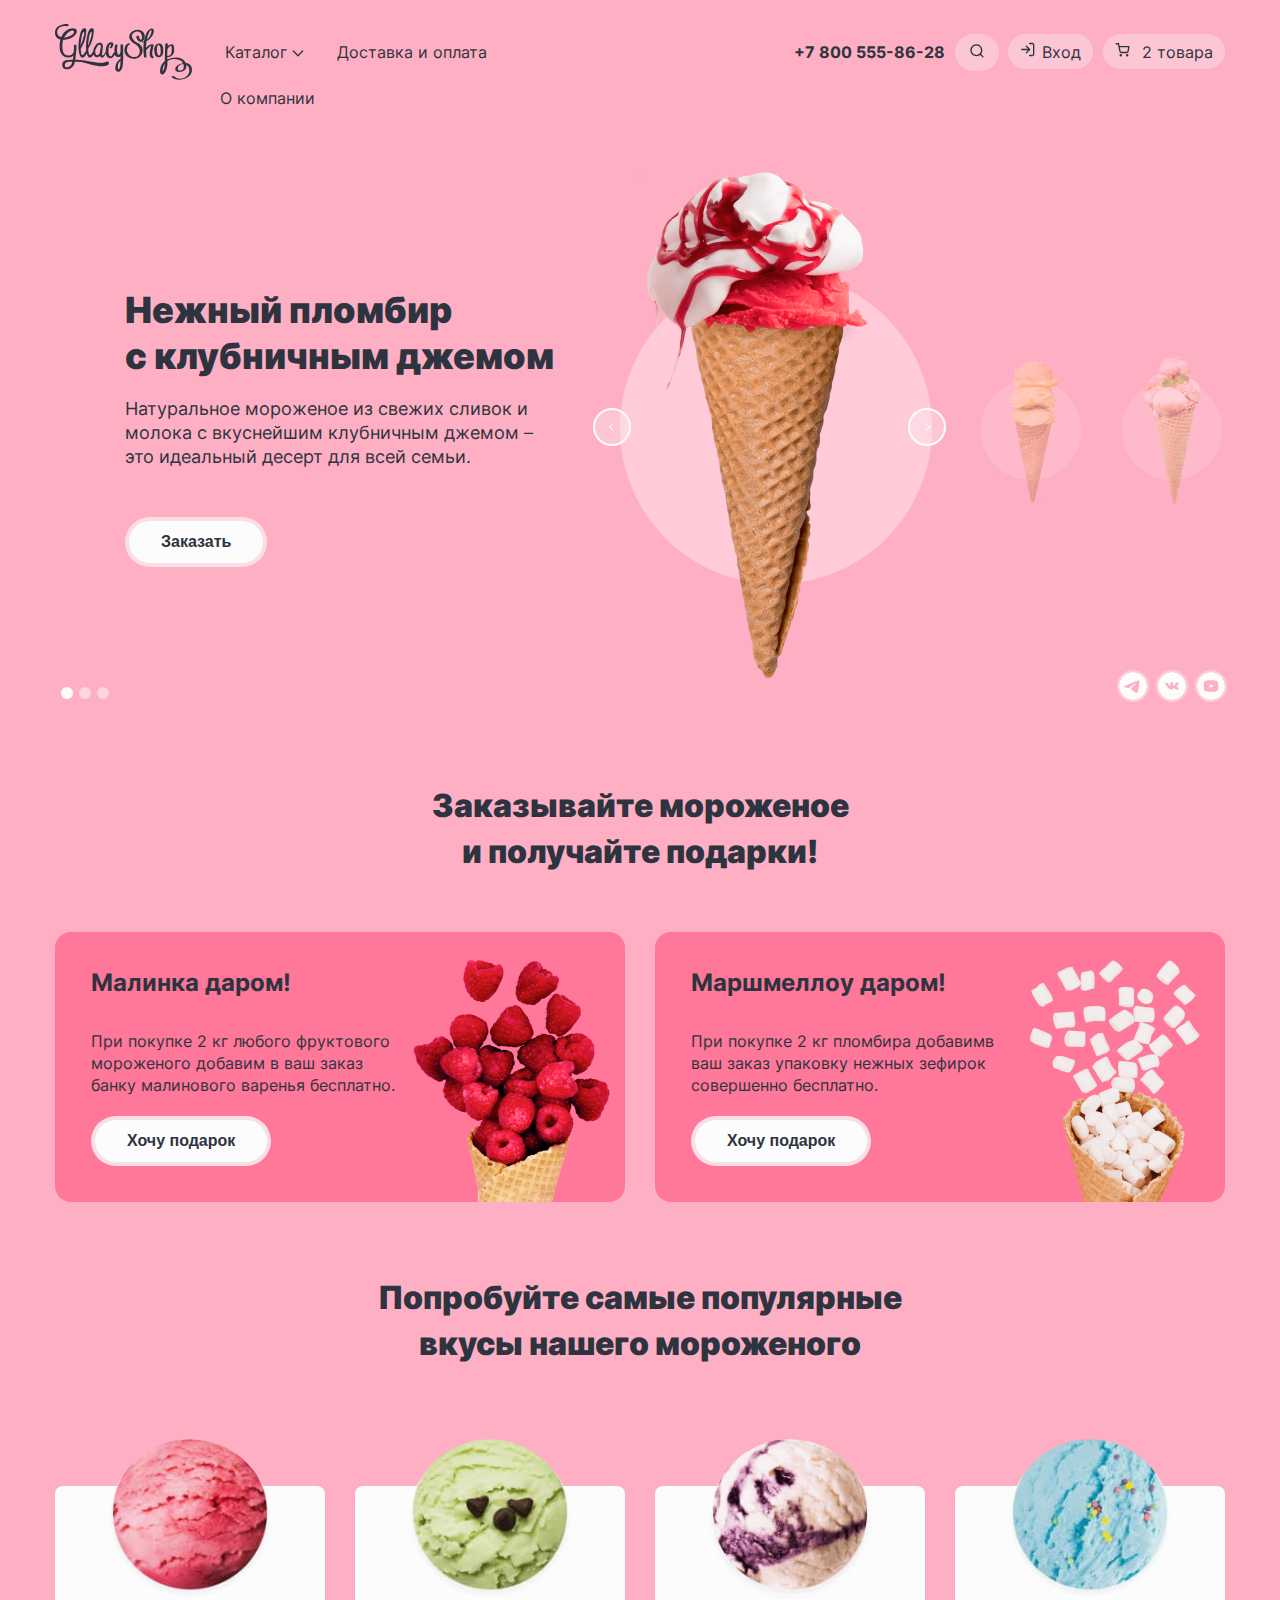
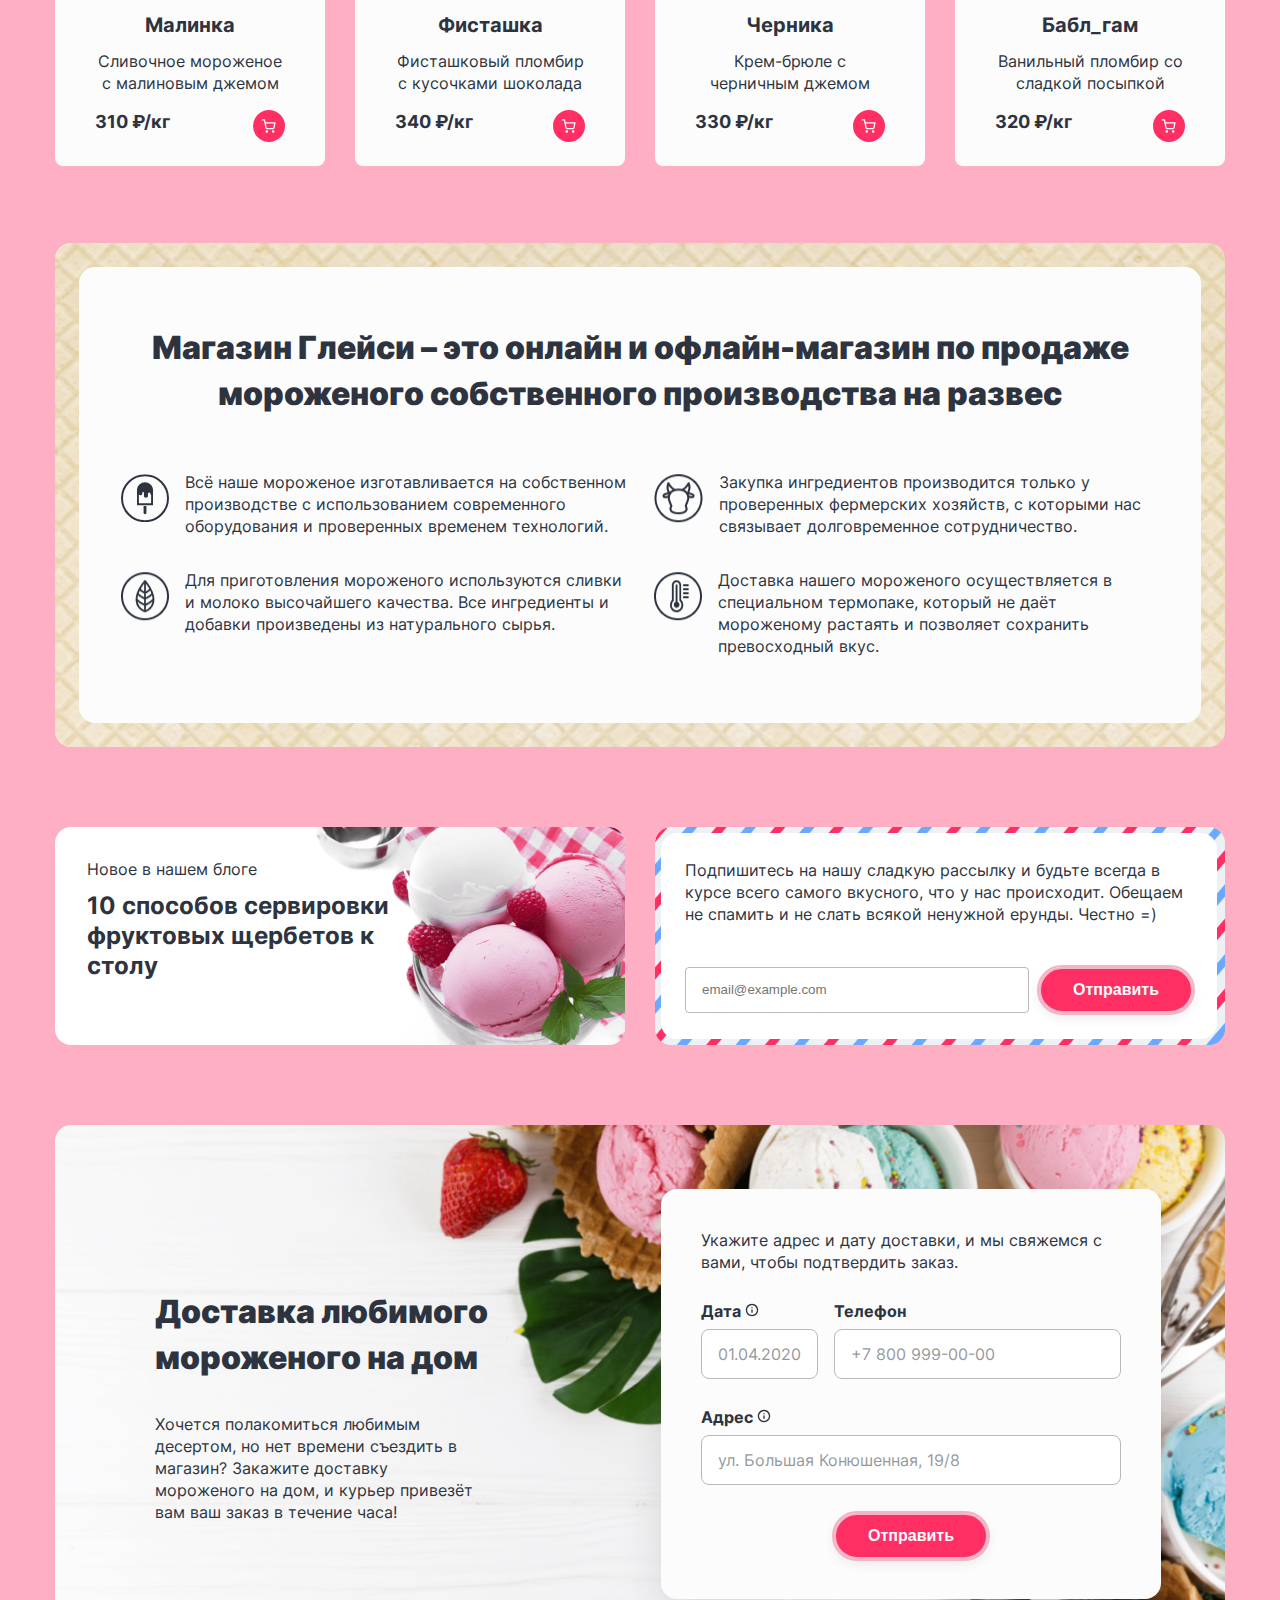
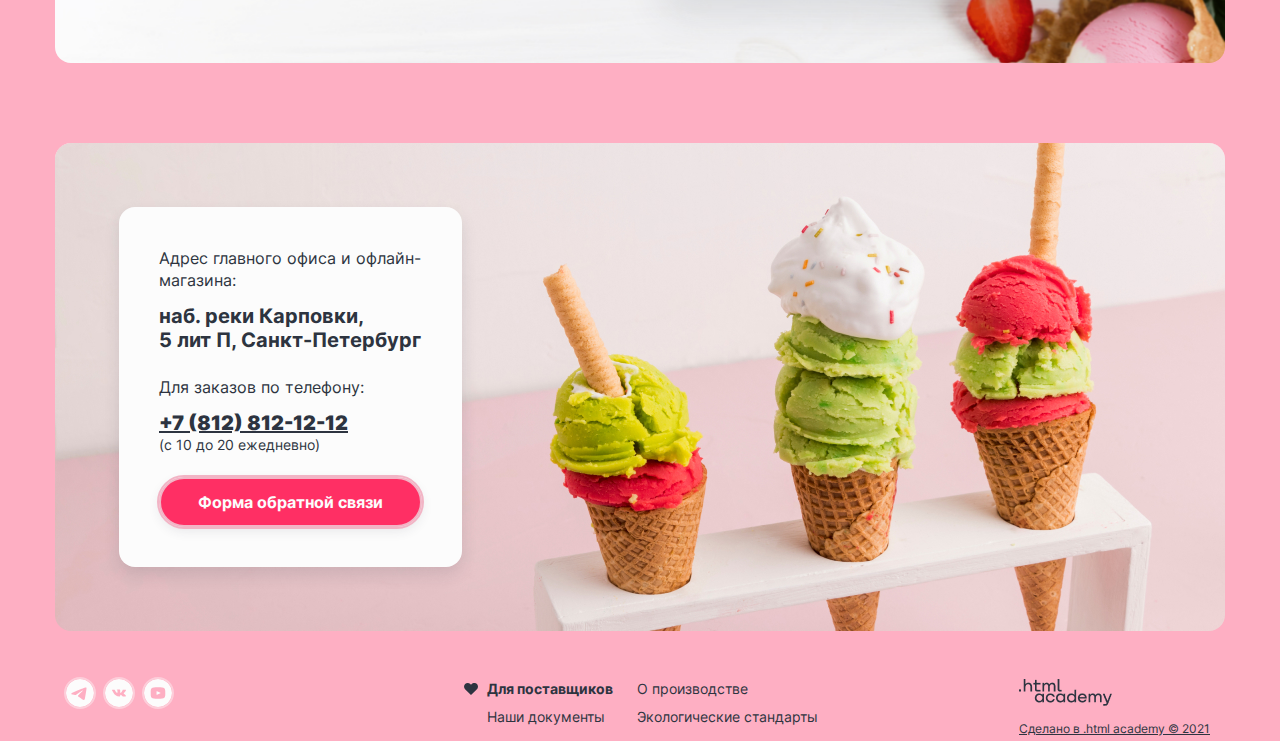
==== commit 4694a2df: "333" ====
--- a/index.html
+++ b/index.html
@@ -4,7 +4,7 @@
 <head>
     <meta charset="UTF-8">
     <meta http-equiv="X-UA-Compatible" content="IE=edge">
-    <meta name="viewport" content="width=device-width, initial-scale=1.0">  
+    <meta name="viewport" content="width=device-width, initial-scale=1.0">
     <title>GLACY</title>
     <link rel="stylesheet" href="css/style.css">
     <link rel="shortcut icon" href="favicon.ico" type="image/x-icon">
@@ -31,10 +31,18 @@
                                 <div class="popover-catalog-inner">
                                     <p class="popover-catalog-title">Новинки</p>
                                     <ul class="popover-catalog-list">
-                                        <li class="popover-catalog-item"><a>Сливочное</a></li>
-                                        <li class="popover-catalog-item"><a>Щербеты</a></li>
-                                        <li class="popover-catalog-item"><a>Фруктовый лед</a></li>
-                                        <li class="popover-catalog-item"><a>Мелорин</a></li>
+                                        <li class="popover-catalog-item">
+                                            <a>Сливочное</a>
+                                        </li>
+                                        <li class="popover-catalog-item">
+                                            <a>Щербеты</a>
+                                        </li>
+                                        <li class="popover-catalog-item">
+                                            <a>Фруктовый лед</a>
+                                        </li>
+                                        <li class="popover-catalog-item">
+                                            <a>Мелорин</a>
+                                        </li>
                                     </ul>
                                 </div>
                             </div>
@@ -45,9 +53,13 @@
 
 
 
-                        <li class="list-item"><a class="menu-link left" href="#">Доставка и оплата</a></li>
-                        <li class="list-item"><a class="menu-link left" href="#index.html">О компании</a></li>
-                        
+                        <li class="list-item">
+                            <a class="menu-link left" href="#">Доставка и оплата</a>
+                        </li>
+                        <li class="list-item">
+                            <a class="menu-link left" href="#index.html">О компании</a>
+                        </li>
+
                     </ul>
                 </nav>
             </div>
@@ -149,7 +161,7 @@
 
                     <!------------------popover КОРЗИНА----------------->
                     <div class="popover popover__cart">
-                       
+
                         <div class="popover__content">
                             <h4 class="popover__title">Корзина</h4>
 
@@ -157,10 +169,10 @@
 
                             <ul class="cart-item-list">
                                 <li class="cart-item">
-                                    <img class="cart-img" src="images/cart/raspberry-small.png" alt="мини-картинка с мороженым" width="46"
-                                        height="46">
+                                    <img class="cart-img" src="images/cart/raspberry-small.png"
+                                        alt="мини-картинка с мороженым" width="46" height="46">
                                     <p class="cart-item-title">Малинка</p>
-                                    
+
                                     <p class="cart-details">1 кг &times; 310₽ </p>
                                     <p class="cart-price">310 ₽</p>
                                     <button class="cart-close-button">
@@ -175,8 +187,8 @@
                                 </li>
 
                                 <li class="cart-item">
-                                    <img class="cart-img" src="images/cart/buble-gym-small.png" alt="мини-картинка с мороженым" width="46"
-                                        height="46">
+                                    <img class="cart-img" src="images/cart/buble-gym-small.png"
+                                        alt="мини-картинка с мороженым" width="46" height="46">
                                     <p class="cart-item-title">Бабл-гам</p>
                                     <p class="cart-details">1,5 кг &times; 320 ₽ </p>
                                     <p class="cart-price">480 ₽</p>
@@ -263,6 +275,7 @@
                             зефира завоюет сердца сладкоежек всех возрастов.</p>
                         <button class="button-white top__slider-btn">Заказать</button>
                     </div>
+
                     <div class="top__slider-images slide-3">
                         <img class="top__slider-img" src="images/content/ice-cream3.png" width="306" height="507"
                             alt="Мороженое с маршмеллоу">
@@ -323,19 +336,19 @@
 
                     <ul class="social-links for-slider">
                         <li class="social-link"> <a href="https://www.youtube.com/user/htmlacademyru">
-                            <img src="images/social-links/youtube.svg" width="24" height="24" alt="ютьюб">
-                        </a>
-                    </li>
-
-                       
+                                <img src="images/social-links/youtube.svg" width="24" height="24" alt="ютьюб">
+                            </a>
+                        </li>
+
+
                         <li class="social-link"><a href="https://vk.com/htmlacademy">
-                                <img src="images/social-links/vk.svg" width="24" height="24"  alt="вконтакте">
+                                <img src="images/social-links/vk.svg" width="24" height="24" alt="вконтакте">
                             </a>
                         </li>
                         <li class="social-link"><a href="https://t.me/htmlacademy">
-                            <img src="images/social-links/telegram.svg" width="24" height="24" alt="телеграмм" >
-                        </a>
-                    </li>
+                                <img src="images/social-links/telegram.svg" width="24" height="24" alt="телеграмм">
+                            </a>
+                        </li>
                     </ul>
                 </div>
             </section>
@@ -424,22 +437,26 @@
                         <h3 class="info__title">Магазин Глейси – это онлайн и офлайн-магазин по продаже мороженого
                             собственного производства на развес</h3>
                         <ul class="info__list">
-                            <li class="info__text"><img src="images/info-logo/info-ice-cream.svg" class="info-logo"
+                            <li class="info__text">
+                                <img src="images/info-logo/info-ice-cream.svg" class="info-logo"
                                     alt="собственное производство">
                                 <p>Всё наше мороженое изготавливается на собственном производстве с использованием
                                     современного оборудования и проверенных временем технологий.</p>
                             </li>
-                            <li class="info__text"><img class="info-logo" src="images/info-logo/info-cow.png"
+                            <li class="info__text">
+                                <img class="info-logo" src="images/info-logo/info-cow.png"
                                     alt="ингридиенты высочайшего качества">
                                 <p>Закупка ингредиентов производится только у проверенных фермерских хозяйств, с
                                     которыми нас связывает долговременное сотрудничество.</p>
                             </li>
-                            <li class="info__text"><img class="info-logo" src="images/info-logo/info-leaf.png"
+                            <li class="info__text">
+                                <img class="info-logo" src="images/info-logo/info-leaf.png"
                                     alt=" поставщики- проверенные фермерские хозяйства">
                                 <p>Для приготовления мороженого используются сливки и молоко высочайшего качества. Все
                                     ингредиенты и добавки произведены из натурального сырья.</p>
                             </li>
-                            <li class="info__text"><img class="info-logo" src="images/info-logo/info-thermometer.png"
+                            <li class="info__text">
+                                <img class="info-logo" src="images/info-logo/info-thermometer.png"
                                     alt="достака в специальной термоупаковке">
                                 <p>Доставка нашего мороженого осуществляется в специальном термопаке, который не даёт
                                     мороженому растаять и позволяет сохранить превосходный вкус.</p>
@@ -454,8 +471,8 @@
                 <div class="subscription__inner">
                     <div class="subscription__serving">
                         <p>Новое в нашем блоге
-                        <a class="subscription__serving-link" href="#">10 способов сервировки  фруктовых щербетов
-                            к столу</a>
+                            <a class="subscription__serving-link" href="#">10 способов сервировки фруктовых щербетов
+                                к столу</a>
                         </p>
                     </div>
                     <div class="subscription__color-border">
@@ -489,18 +506,24 @@
                     <p class="info-form">Укажите адрес и дату доставки, и мы свяжемся с вами, чтобы подтвердить заказ.
                     </p>
 
-                    <p class="form delivery__date"><label for="date">Дата
-                        <img class="tooltype tooltype-date" src="images/info.svg" width="14" height="14" alt="тултип"></label>
+                    <p class="form delivery__date">
+                        <label for="date">Дата
+                            <img class="tooltype tooltype-date" src="images/info.svg" width="14" height="14"
+                                alt="тултип"></label>
                         <input class="field" id="date" type="text" name="date" placeholder="01.04.2020">
                     </p>
 
-                    <p class="form delivery__phone"><label for="phone">Телефон</label>
+                    <p class="form delivery__phone">
+                        <label for="phone">Телефон</label>
                         <input class="field" id="phone" type="text" name="phone" placeholder="+7 800 999-00-00">
                     </p>
-                    <p class="form delivery__adress"><label for="adress">Адрес
-                        <img class="tooltype-adress" src="images/info.svg" width="14" height="14" alt="тултип"></label>
-                        <span class="tooltype-text" role="tooltip" id="tooltip-adress">Введите название улицы, дома и квартиры </span>
-                      
+                    <p class="form delivery__adress">
+                        <label for="adress">Адрес
+                            <img class="tooltype-adress" src="images/info.svg" width="14" height="14"
+                                alt="тултип"></label>
+                        <span class="tooltype-text" role="tooltip" id="tooltip-adress">Введите название улицы, дома и
+                            квартиры </span>
+
                         <input class="field" id="adress" type="text" name="adress"
                             placeholder="ул. Большая Конюшенная, 19/8">
                     </p>
@@ -520,6 +543,7 @@
                     <p>Для заказов по телефону:</p>
                     <a class="contacts__phone" href="tel:+78128121212"><b>+7 (812) 812-12-12</b></a>
                     <p class="contacts__subtitle">(с 10 до 20 ежедневно)</p>
+
                     <form action="http://echo.htmlacademy.ru/" class="feedback-form" method="post">
                         <a class="button-rose feedback-btn" href="#">Форма обратной связи</a>
                     </form>
@@ -535,15 +559,18 @@
 
 
             <ul class="social-links">
-                <li class="social-link"><a href="https://t.me/htmlacademy">
+                <li class="social-link">
+                    <a href="https://t.me/htmlacademy">
                         <img src="images/social-links/telegram.svg" alt="телеграмм">
                     </a>
                 </li>
-                <li class="social-link"><a href="https://vk.com/htmlacademy">
+                <li class="social-link">
+                    <a href="https://vk.com/htmlacademy">
                         <img src="images/social-links/vk.svg" alt="вконтакте">
                     </a>
                 </li>
-                <li class="social-link"> <a href="https://www.youtube.com/user/htmlacademyru">
+                <li class="social-link">
+                    <a href="https://www.youtube.com/user/htmlacademyru">
                         <img src="images/social-links/youtube.svg" alt="ютьюб">
                     </a>
                 </li>
@@ -552,10 +579,18 @@
 
 
             <ul class="footer__info">
-                <li class="footer-link"><a class="for-opt" href="#"><b>Для поставщиков</b></a></li>
-                <li class="footer-link"><a href="#">О производстве</a></li>
-                <li class="footer-link"><a href="#"> Наши документы</a></li>
-                <li class="footer-link"><a href="#">Экологические стандарты</a></li>
+                <li class="footer-link">
+                    <a class="for-opt" href="#"><b>Для поставщиков</b></a>
+                </li>
+                <li class="footer-link">
+                    <a href="#">О производстве</a>
+                </li>
+                <li class="footer-link">
+                    <a href="#"> Наши документы</a>
+                </li>
+                <li class="footer-link">
+                    <a href="#">Экологические стандарты</a>
+                </li>
             </ul>
 
 
--- a/css/style.css
+++ b/css/style.css
@@ -26,7 +26,7 @@
     height: 100%;
 }
 
-body{
+body {
     margin: 0;
     display: flex;
     flex-direction: column;
@@ -36,15 +36,18 @@
     line-height: 24px;
     color: #2D3440;
     background-color: rgba(254, 175, 195, 1);
-  
-}
-.slide-2{
+
+}
+
+.slide-2 {
     background-color: rgba(105, 169, 255, 1);
-} 
-.slide-3{
+}
+
+.slide-3 {
     background-color: rgba(252, 200, 80, 1);
 }
-.slide-1{
+
+.slide-1 {
     background-color: rgba(254, 175, 195, 1);
 }
 
@@ -65,7 +68,7 @@
     overflow: hidden;
 }
 
-.img{
+.img {
     max-width: 100%;
     object-fit: contain;
 }
@@ -124,10 +127,11 @@
     height: 10px;
 }
 
-.menu-link.left:last-child{
-padding-left: 14px;
-
-}
+.menu-link.left:last-child {
+    padding-left: 14px;
+
+}
+
 /*___________2 часть хедера "right"___________________*/
 
 .right-list {
@@ -163,22 +167,22 @@
 
 .left-list .list-item:hover {
 
-    
+
     background-color: rgba(252, 252, 252, 0.5);
     border-radius: 30px;
-    
+
 }
 
 .left-list .list-item:focus {
     background-color: rgba(252, 252, 252, 0.5);
     outline: solid 2px rgba(45, 52, 64, 1);
     border-radius: 30px;
-    
+
 }
 
 .left-list .list-item:active {
     background-color: rgba(252, 252, 252, 1);
-  
+
 }
 
 
@@ -211,11 +215,13 @@
     margin-left: -7px;
     display: block;
 }
-.right-list .list-item:first-child:hover{
+
+.right-list .list-item:first-child:hover {
     opacity: 0.8;
-background-color: transparent;
-}
-.right-list .list-item:first-child:active{
+    background-color: transparent;
+}
+
+.right-list .list-item:first-child:active {
     opacity: 0.6;
 }
 
@@ -343,13 +349,13 @@
 
 .top__slider-main-pagination:hover {
     background-color: rgba(252, 252, 252, 1);
-  
+
     border: 2px solid rgba(252, 252, 252, 1);
 }
 
 .top__slider-main-pagination:active {
     background-color: rgba(252, 252, 252, 0.5);
-   
+
     border: 2px solid rgba(252, 252, 252, 0.5);
 
 }
@@ -385,7 +391,7 @@
     text-align: center;
     background-color: rgba(252, 252, 252, 1);
     color: #2D3440;
-border: 4px solid rgba(242, 180, 197, 0.4);
+    border: 4px solid rgba(242, 180, 197, 0.4);
     border-radius: 26px;
     font-weight: 700;
     font-size: 16px;
@@ -395,19 +401,19 @@
 .button-white:hover {
     background-color: rgba(242, 180, 197, 1);
     outline: 4px solid #FCFCFC;
-    
+
 }
 
 .button-white:focus {
 
     outline: 2px solid #2D3440;
-   
+
 }
 
 .button-white:active {
     background-color: rgba(242, 180, 197, 1);
     outline: 2px solid #2D3440;
-   
+
 }
 
 .button-white:disabled {
@@ -418,7 +424,7 @@
 
 /*_______________________ПАГИНАЦИЯ КРУГЛЯШКИ________________*/
 .slider-pagination-button {
-   
+
     width: 12px;
     height: 12px;
     margin-left: 6px;
@@ -435,7 +441,7 @@
     margin: 0;
     padding: 0;
     left: 0;
- bottom: 6px;
+    bottom: 6px;
 
 }
 
@@ -447,14 +453,14 @@
 
 .slider-pagination-button:focus {
     background-color: rgba(252, 252, 252, 1);
-   outline: 2px solid rgba(45, 52, 64, 1);
-  
+    outline: 2px solid rgba(45, 52, 64, 1);
+
 }
 
 .slider-pagination-button:active {
     background-color: rgba(252, 252, 252, 0.5);
     outline: 2px solid rgba(45, 52, 64, 1);
-    
+
 }
 
 .slider-pagination-button-current {
@@ -468,18 +474,22 @@
 
     display: flex;
     justify-content: space-between;
-   right: 0;
-   bottom: 4px;
-    
-
-}
-.social-links.for-slider{
+    right: 0;
+    bottom: 4px;
+
+
+}
+
+.social-links.for-slider {
     position: absolute;
     flex-direction: row-reverse;
 }
-.social-link{
+
+.social-link {
     margin-left: 1px;
-}
+    padding-left: 10px;
+}
+
 .social-link img {
     margin: 0;
     padding: 0;
@@ -501,7 +511,7 @@
     background-color: #946F7E;
     outline: 2px solid rgba(252, 252, 252, 0.5);
     fill-opacity: 0.5;
-    
+
 }
 
 .social-link img:active {
@@ -534,7 +544,7 @@
 }
 
 .gifts-title {
-    width: 434px; 
+    width: 434px;
 }
 
 .gifts-list {
@@ -550,13 +560,13 @@
 
 }
 
-.gifts-list-item h4{
-font-weight: 700;
-font-size: 24px;
-line-height: 30px;
-margin-top: 0;
-}
-   
+.gifts-list-item h4 {
+    font-weight: 700;
+    font-size: 24px;
+    line-height: 30px;
+    margin-top: 0;
+}
+
 
 .gifts-inner {
     width: 570px;
@@ -685,12 +695,13 @@
 
 }
 
-.info__text p{
+.info__text p {
 
     font-weight: 400;
     font-size: 16px;
     line-height: 22px;
 }
+
 .info-logo {
     margin-right: 16px;
     transform: translateY(40%);
@@ -705,6 +716,7 @@
     margin-top: 80px;
 
 }
+
 .subscription__serving {
     box-sizing: border-box;
     width: 570px;
@@ -714,6 +726,7 @@
     border-radius: 16px;
     padding: 32px;
 }
+
 .subscription__serving p {
     font-weight: 400;
     font-size: 16px;
@@ -722,8 +735,8 @@
 }
 
 .subscription__serving-link {
-   display: block;
-   width: 303px;
+    display: block;
+    width: 303px;
     font-weight: 700;
     font-size: 24px;
     line-height: 30px;
@@ -760,10 +773,12 @@
 .subscription__to-mailing.field {
     width: 332px;
 }
-.field.field-subscribtion{
+
+.field.field-subscribtion {
     margin: 42px 0 0;
     padding: 0;
 }
+
 .field.field-subscribtion {
     display: flex;
     border: none;
@@ -783,7 +798,7 @@
 }
 
 .subscription__to-mailing-form:hover {
-outline: 1px solid #2D3440;
+    outline: 1px solid #2D3440;
 }
 
 .subscription__to-mailing-form:focus {
@@ -852,7 +867,7 @@
 
 .delivery__inner {
     width: 371px;
-   
+
 }
 
 .delivery-title {
@@ -863,16 +878,16 @@
     margin-left: 36px;
 
 }
-.delivery__inner p{
+
+.delivery__inner p {
     margin-left: 36px;
     font-weight: 400;
     font-size: 16px;
     line-height: 22px;
 }
 
-.delivery-form 
-{
-box-sizing: border-box;
+.delivery-form {
+    box-sizing: border-box;
     display: grid;
     grid-template-columns: 117px 287px;
     gap: 28px 16px;
@@ -925,9 +940,10 @@
 
 }
 
-.tooltype-adress{
+.tooltype-adress {
     cursor: pointer;
 }
+
 .tooltype-text {
 
     position: absolute;
@@ -940,13 +956,13 @@
     border-radius: 4px;
     margin-left: 72px;
     z-index: 1;
-   visibility: hidden;
-}
-
-
-.tooltype-adress:hover + .tooltype-text {
-   visibility: visible;
-   
+    visibility: hidden;
+}
+
+
+.tooltype-adress:hover+.tooltype-text {
+    visibility: visible;
+
 }
 
 
@@ -962,24 +978,26 @@
     font-size: 16px;
     line-height: 20px;
     margin-bottom: 8px;
-   
+
 
 }
 
 .info-form {
     grid-column: 1/-1;
-    
+
     font-weight: 400;
     font-size: 16px;
     line-height: 22px;
     margin: 0;
     padding: 0;
 }
+
 .delivery__phone,
-.delivery__date{
+.delivery__date {
     margin: 0;
     padding: 0;
 }
+
 .delivery__adress {
     grid-column: 1/-1;
     margin: 0;
@@ -1024,7 +1042,7 @@
 }
 
 .contacts__title,
-.contacts__phone  {
+.contacts__phone {
     font-weight: 700;
     font-size: 20px;
     line-height: 24px;
@@ -1039,12 +1057,12 @@
     font-size: 14px;
     line-height: 20px;
     margin-top: 0;
-   
+
 }
 
 .feedback-btn {
-display: block;
-margin-top: 22px;
+    display: block;
+    margin-top: 22px;
     text-decoration: none;
     cursor: pointer;
 
@@ -1055,7 +1073,7 @@
 /*---------------------------------footer------------------*/
 .footer {
     display: flex;
-   justify-content: space-between;
+    justify-content: space-between;
     width: 1170px;
     padding-top: 48px;
 }
@@ -1078,7 +1096,7 @@
     font-size: 14px;
     line-height: 20px;
     margin-top: 0;
-   margin-left: 112px;
+    margin-left: 112px;
 }
 
 .footer-link a {
@@ -1135,7 +1153,8 @@
     line-height: 20px;
     padding: 0 20px 0 8px;
 }
-.breadcrumbs-item:first-child{
+
+.breadcrumbs-item:first-child {
     padding-left: 0;
 }
 
@@ -1152,6 +1171,14 @@
 
 .breadcrumbs-item:last-child {
     text-decoration: underline;
+}
+
+.breadcrumbs-link:hover {
+    opacity: 0.8;
+}
+
+.breadcrumbs-link:focus {
+    opacity: 0.5;
 }
 
 .catalog-title {
@@ -1161,7 +1188,7 @@
     margin-bottom: 37px;
     margin-top: 12px;
 }
-   
+
 
 
 
@@ -1181,7 +1208,6 @@
     grid-template-columns: 196px 196px 1fr 1fr;
     grid-template-rows: 1fr 1fr;
     gap: 16px 24px;
-
     margin-bottom: 44px;
 }
 
@@ -1198,7 +1224,8 @@
     line-height: 20px;
     color: inherit
 }
-.catalog__filter-title{
+
+.catalog__filter-title {
     margin-left: 13px;
 }
 
@@ -1220,6 +1247,20 @@
     align-items: flex-end;
 }
 
+.catalog__select:hover {
+    background-color: rgba(252, 252, 252, 0.5);
+
+}
+
+.catalog__select:focus {
+    outline: 2px solid rgba(252, 252, 252, 1);
+}
+
+.catalog__select:disabled {
+    outline: 1px solid rgba(45, 52, 64, 0.4);
+    color: rgba(45, 52, 64, 0.4);
+}
+
 /*-------цена----*/
 
 .catalog__filter-group .filter-price {
@@ -1229,16 +1270,17 @@
 
 .range-wrapper-inputs {
     display: flex;
-    justify-content: center;
+    padding-left: 13px;
 }
 
 .range-input {
-    width: 20px;
+    width: 26px;
     padding: 0 2px;
     font: inherit;
     background-color: transparent;
     border: none;
     appearance: textfield;
+    cursor: pointer;
 }
 
 .range-input::-webkit-outer-spin-button,
@@ -1254,15 +1296,17 @@
     background-color: rgba(252, 252, 252, 0.3);
     border-radius: 20px;
     margin-top: 8px;
-
-
+}
+
+.range-scale:hover {
+    outline: 2px solid rgba(252, 252, 252, 1);
 }
 
 .range-bar {
     position: absolute;
     height: 2px;
     background-color: rgba(86, 92, 102, 1);
-  
+    
 }
 
 .range-bar-line {
@@ -1272,47 +1316,65 @@
     background-color: rgba(86, 92, 102, 0.3);
     border-radius: 2px;
     left: -26px;
+    cursor: pointer;
 
 }
 
 .range-toggle {
     position: absolute;
+    width: 16px;
+    height: 16px;
+    margin: 0;
+    padding: 0;
+    background: #2D3440;
+    border-radius: 50%;
+    border: none;
+    cursor: pointer;
+}
+
+
+.toggle-min {
+    top: -7px;
+    right: -11px;
+}
+
+.toggle-max {
+    top: -7px;
+    right: 60px;
+}
+
+.circle-core {
     width: 4px;
     height: 4px;
-    background: #FCFCFC;
-    outline: 6px solid #2D3440;
+    z-index: 1;
+    fill: #FCFCFC;
+    margin-bottom: 3px;
+}
+
+.circle-core::before {
+    display: block;
+    width: 10px;
+    height: 10px;
     border-radius: 50%;
     border: none;
-    margin: 0;
-    padding: 0;
-    cursor: pointer;
+    fill: #b917ab;
+    content: "";
+
 }
 
 .range-toggle:hover {
-    background: #2D3440;
-    outline: 6px solid #FCFCFC;
-}
-
-.range-toggle:active {
-    background: #2D3440;
-    outline: 6px solid #2D3440;
-
+    background: #FCFCFC;
+
+}
+
+.range-toggle:active>.circle-core {
+    fill: #2D3440
 }
 
 .range-toggle:focus {
-    background-color: #2D3440;
-    border: 2px solid #2D3440;
-    outline: 6px solid #FCFCFC;
-}
-
-.toggle-min {
-    top: -2px;
-    right: -11px;
-}
-
-.toggle-max {
-    top: -2px;
-    right: 60px;
+    background-color: #FCFCFC;
+    outline: 2px solid rgba(45, 52, 64, 1);
+
 }
 
 /*------------радио-кнопки-----*/
@@ -1327,35 +1389,42 @@
     display: flex;
     align-items: center;
     flex-wrap: wrap;
-    justify-content: space-evenly;
     background-color: rgba(252, 252, 252, 0.3);
     border-radius: 20px;
     margin: 8px 0 0;
     padding: 6px 24px;
 }
 
+
+
+.catalog__filter-list:hover {
+    outline: 2px solid rgba(252, 252, 252, 1);
+}
+
 .catalog__filter-list .filter-fat {
-   width:604px ;
+    width: 383px;
+}
+
+.control-label {
+    font-weight: 400;
+    font-size: 14px;
+    line-height: 20px;
+    margin-left: 26px;
+    margin-right: 10px;
 }
 
 .control-input[type="radio"]+.control-mark {
+
+    position: absolute;
     border-radius: 50%;
-    position: absolute;
     top: 2px;
     width: 16px;
     height: 16px;
     border: 2px solid #2D3440;
-
-}
-
-.control-label {
-    font-weight: 400;
-    font-size: 14px;
-    line-height: 20px;
-    margin-left: 26px;
-}
-
-.control-input[type="radio"]:checked + .control-mark::before {
+    cursor: pointer;
+}
+
+.control-input[type="radio"]:checked+.control-mark::before {
     position: absolute;
     top: 4px;
     left: 4px;
@@ -1366,6 +1435,21 @@
     content: "";
 }
 
+.control-input[type="radio"]:checked:hover+.control-mark::before {
+    background-color: #FCFCFC;
+}
+
+.control-input[type="radio"]:hover+.control-mark {
+    border: 2px solid #FCFCFC;
+}
+
+.control-input[type="radio"]:checked:disabled+.control-mark::before,
+.control-input[type="radio"]:disabled+.control-mark {
+    opacity: 40%;
+}
+
+
+
 
 /*------------------квадратные кнопки-----*/
 .catalog__filter-group.filling {
@@ -1375,10 +1459,8 @@
 
 .catalog__filter-list.filter-filling {
     width: 604px;
-    display: flex;
-  
-    padding: 8px 0;
-
+    box-sizing: border-box;
+    padding: 8px 24px;
 }
 
 
@@ -1388,39 +1470,48 @@
     margin-right: 0;
 }
 
-.control-input[type="checkbox"]+.control-mark{
+.control-input[type="checkbox"]+.control-mark {
     position: absolute;
     width: 16px;
     height: 16px;
-  background-image: url(../images/catalog/filter/checkbox-.svg);
-  background-repeat: no-repeat; 
-  margin-top: 4px;
-}
-
-.control-input[type="checkbox"]:checked+.control-mark{
+    background-image: url(../images/catalog/filter/checkbox-.svg);
+    background-repeat: no-repeat;
+    margin-top: 4px;
+    cursor: pointer;
+}
+
+.control-input[type="checkbox"]:checked+.control-mark {
     position: absolute;
     width: 16px;
     height: 16px;
-  background-image: url(../images/catalog/filter/checkbox+.svg);
-  background-repeat: no-repeat; 
-  margin-top: 4px;
-}
-
-.control-input[type="checkbox"]:hover+.control-mark{
+    background-image: url(../images/catalog/filter/checkbox+.svg);
+    background-repeat: no-repeat;
+    margin-top: 4px;
+}
+
+.control-input[type="checkbox"]:hover+.control-mark {
     background-image: url(../images/catalog/filter/check-hover.svg);
 }
-.control-input[type="checkbox"]:checked:hover+.control-mark{
+
+.control-input[type="checkbox"]:checked:hover+.control-mark {
     background-image: url(../images/catalog/filter/check+hover.svg);
 }
-.control-input[type="checkbox"]:hover+.control-input[type="checkbox"]:checked+ .control-mark{
+
+.control-input[type="checkbox"]:hover+.control-input[type="checkbox"]:checked+.control-mark {
     background-image: url(../images/catalog/filter/check+hover.svg);
 }
 
-.control-input[type="checkbox"]:focus+.control-input[type="checkbox"]+ .control-mark{
+.control-input[type="checkbox"]:focus+.control-input[type="checkbox"]+.control-mark {
     background-image: url(../images/catalog/filter/check-hover.svg);
 }
-.control-input[type="checkbox"]:focus+.control-input[type="checkbox"]:checked + .control-mark{
+
+.control-input[type="checkbox"]:focus+.control-input[type="checkbox"]:checked+.control-mark {
     background-image: url(../images/catalog/filter/check+disabled.svg);
+}
+
+.control-input[type="checkbox"]:disabled+.control-input[type="checkbox"]+.control-mark,
+.control-input[type="checkbox"]:disabled+.control-input[type="checkbox"]:checked+.control-mark {
+    opacity: 40%;
 }
 
 
@@ -1491,7 +1582,7 @@
     font-weight: 700;
     font-size: 20px;
     line-height: 24px;
-   
+
 }
 
 .cards__price-inner {
@@ -1501,7 +1592,7 @@
 
 /*---------------------пагинация для страниц каталога----------------*/
 .catalog__number-pagination {
-   
+
     list-style-type: none;
     width: 168px;
     margin-left: 335px;
@@ -1536,8 +1627,8 @@
 .catalog-page:focus {
     background-color: rgba(252, 252, 252, 0.5);
     outline: 2px solid #FCFCFC;
-  
-   
+
+
 }
 
 .catalog-page:active {
@@ -1557,16 +1648,19 @@
     justify-content: space-between;
     align-items: center;
 }
-.catalog__arrow:hover{
-opacity: 0.4;
-}
-.catalog__arrow:active{
+
+.catalog__arrow:hover {
+    opacity: 0.4;
+}
+
+.catalog__arrow:active {
     opacity: 0.8;
-    }
+}
+
 .catalog-btn {
     text-decoration-line: none;
     align-self: center;
-    
+
 }
 
 .next-page {
@@ -1609,7 +1703,7 @@
     background-color: #FCFCFC;
     border-radius: 8px;
     box-shadow: 0 15px 40px 0 rgba(45, 52, 64, 0.12);
- 
+
 }
 
 .popover__open {
@@ -1628,7 +1722,7 @@
     background-position: 22px center;
     border: none;
     background-color: transparent;
-    
+
 }
 
 .popover__content {
@@ -1663,16 +1757,19 @@
     cursor: pointer;
 
 }
+
 .cart-img:hover {
     outline: 2px solid rgba(255, 74, 120, 0.4);
     border-radius: 50%;
     opacity: 0.8;
 }
+
 .cart-img:active {
     outline: 2px solid rgba(255, 74, 120, 0.8);
     border-radius: 50%;
     opacity: 0.5;
 }
+
 .cart-item-title {
     grid-row: 1/2;
     margin: 0;
@@ -1680,14 +1777,17 @@
     cursor: pointer;
 
 }
-.cart-item-title:hover{
+
+.cart-item-title:hover {
     font-weight: 900;
-    opacity: 0.8; 
- }
- .cart-item-title:active{
-     font-weight: 900; 
-     opacity: 0.5;
- }
+    opacity: 0.8;
+}
+
+.cart-item-title:active {
+    font-weight: 900;
+    opacity: 0.5;
+}
+
 .cart-details {
 
     grid-row: 2/3;
@@ -1712,23 +1812,27 @@
     margin-top: 12px;
     padding: 0;
     cursor: pointer;
-   
-}
-.cart-close-button:hover{
+
+}
+
+.cart-close-button:hover {
     opacity: 0.5;
 }
-.cart-close-button:focus{
-  opacity: 0.8;
-}
-.cart-close-button:active{
-fill: #FF2F64;
+
+.cart-close-button:focus {
+    opacity: 0.8;
+}
+
+.cart-close-button:active {
+    fill: #FF2F64;
 }
 
 .cart-item+.cart-item {
     margin-top: 24px;
 
 }
-.cart-item:last-child{
+
+.cart-item:last-child {
     margin-bottom: 64px;
 }
 
@@ -1748,7 +1852,7 @@
     height: 1px;
     background-color: rgba(231, 231, 231, 1);
     content: "";
-    top:-24px;
+    top: -24px;
 }
 
 /*-----------модальное окно ФИО------*/
@@ -1848,7 +1952,7 @@
 /*-------- popover catalog НОВИНКИ-------*/
 
 .popover.popover__catalog {
-   display: none;
+    display: none;
     position: absolute;
     width: 135px;
     padding: 16px 10px 16px 16px;
@@ -1860,7 +1964,8 @@
     border-radius: 8px;
     box-shadow: 0 15px 40px 0 rgba(45, 52, 64, 0.12);
 }
-.popover.popover__catalog-open{
+
+.popover.popover__catalog-open {
     display: block;
 }
 
@@ -1878,50 +1983,55 @@
     font-weight: 400;
     font-size: 14px;
     line-height: 20px;
-    
+
 }
 
 .popover-catalog-item {
-  padding-bottom: 6px;
-   padding-top: 6px;
- 
-}
-.popover-catalog-item:first-child{
-position: relative;
-}
+    padding-bottom: 6px;
+    padding-top: 6px;
+
+}
+
+.popover-catalog-item:first-child {
+    position: relative;
+}
+
 .popover-catalog-item::before {
     position: absolute;
     content: "";
     display: block;
     height: 1px;
     width: 103px;
-   top: -10px; 
+    top: -10px;
     background-color: rgba(185, 185, 185, 1);
 }
-.popover-catalog-item a:hover{
-   display: flex;
-    background-color: rgba(255, 203, 216, 1) ;
-   padding-top: 6px;
-   padding-bottom: 6px;
-    flex-grow: 1; 
-}
-.popover-catalog-item a:focus{
-    display: flex;
-     background-color: rgba(255, 119, 153, 1);
-     flex-grow: 1; 
-}
-.popover-catalog-item a:active{
-    display: flex;
-     background-color: rgba(255, 74, 120, 1);
-     color: #FCFCFC;
-     flex-grow: 1; 
+
+.popover-catalog-item a:hover {
+    display: flex;
+    background-color: rgba(255, 203, 216, 1);
+    padding-top: 6px;
+    padding-bottom: 6px;
+    flex-grow: 1;
+}
+
+.popover-catalog-item a:focus {
+    display: flex;
+    background-color: rgba(255, 119, 153, 1);
+    flex-grow: 1;
+}
+
+.popover-catalog-item a:active {
+    display: flex;
+    background-color: rgba(255, 74, 120, 1);
+    color: #FCFCFC;
+    flex-grow: 1;
 }
 
 
 /*--------------------popover личный  кабинет-------*/
 
 .popover__login {
-   display: none;
+    display: none;
     position: absolute;
     width: 420px;
     padding: 48px;
